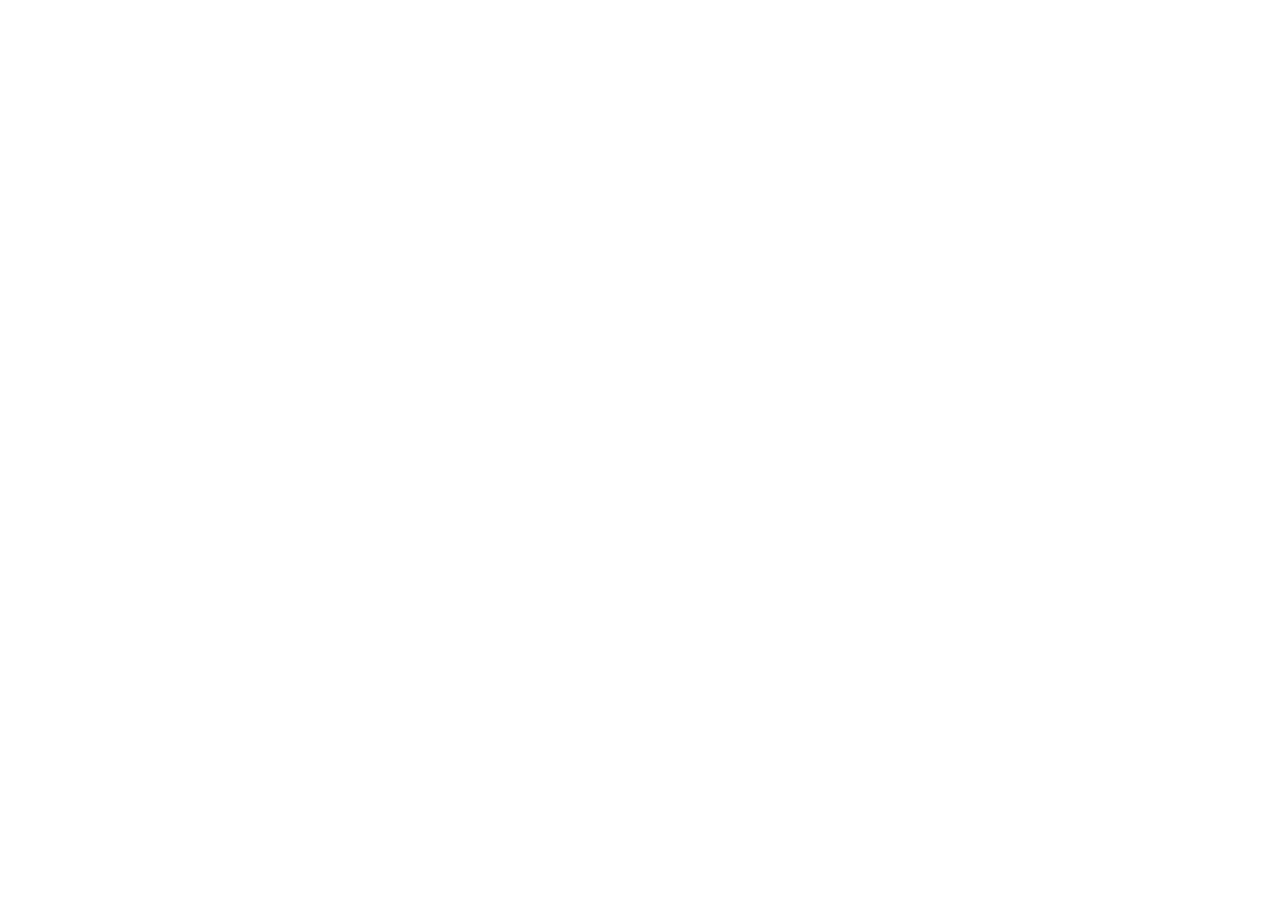
==== index.html @ 06edde1f "Fix Alara homepage routing and gate video reference" ====
<!doctype html>
<html lang="en">
  <head>
    <meta charset="utf-8">
    <meta name="viewport" content="width=device-width, initial-scale=1">
    <meta name="robots" content="noindex,follow">
    <meta http-equiv="refresh" content="0;url=https://script.google.com/macros/s/AKfycbxzgdUgnhBXWOZb3yzgPv8A2ZDIg8P3MfwSt788s1YCTGU2wlO0qHEFv2rlpzFe2JE/exec">
    <title>Alara Village · Redirecting</title>
    <script>
      window.location.replace('https://script.google.com/macros/s/AKfycbxzgdUgnhBXWOZb3yzgPv8A2ZDIg8P3MfwSt788s1YCTGU2wlO0qHEFv2rlpzFe2JE/exec');
    </script>
  </head>
  <body>
    <p>Opening the Alara Village website…</p>
    <p>If you are not redirected, <a href="https://script.google.com/macros/s/AKfycbxzgdUgnhBXWOZb3yzgPv8A2ZDIg8P3MfwSt788s1YCTGU2wlO0qHEFv2rlpzFe2JE/exec">open Alara Village</a>.</p>
  </body>
</html>
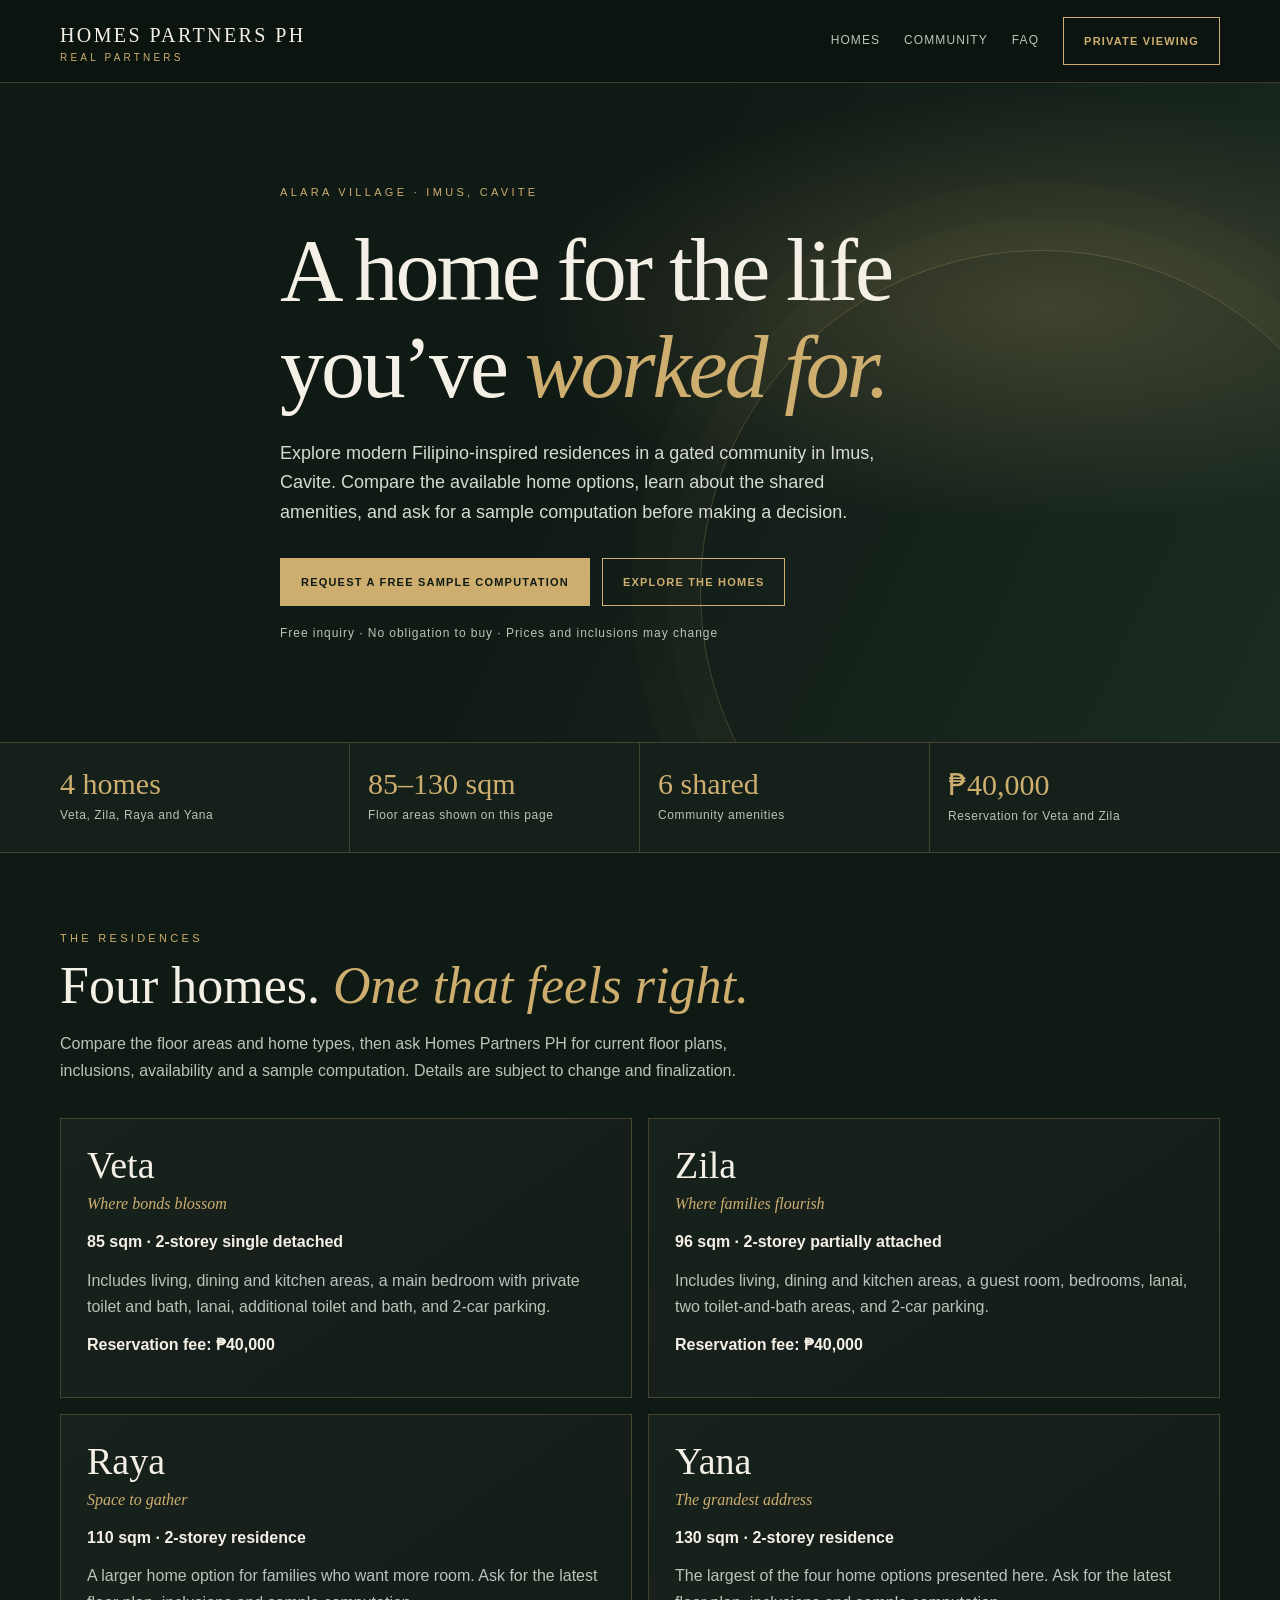
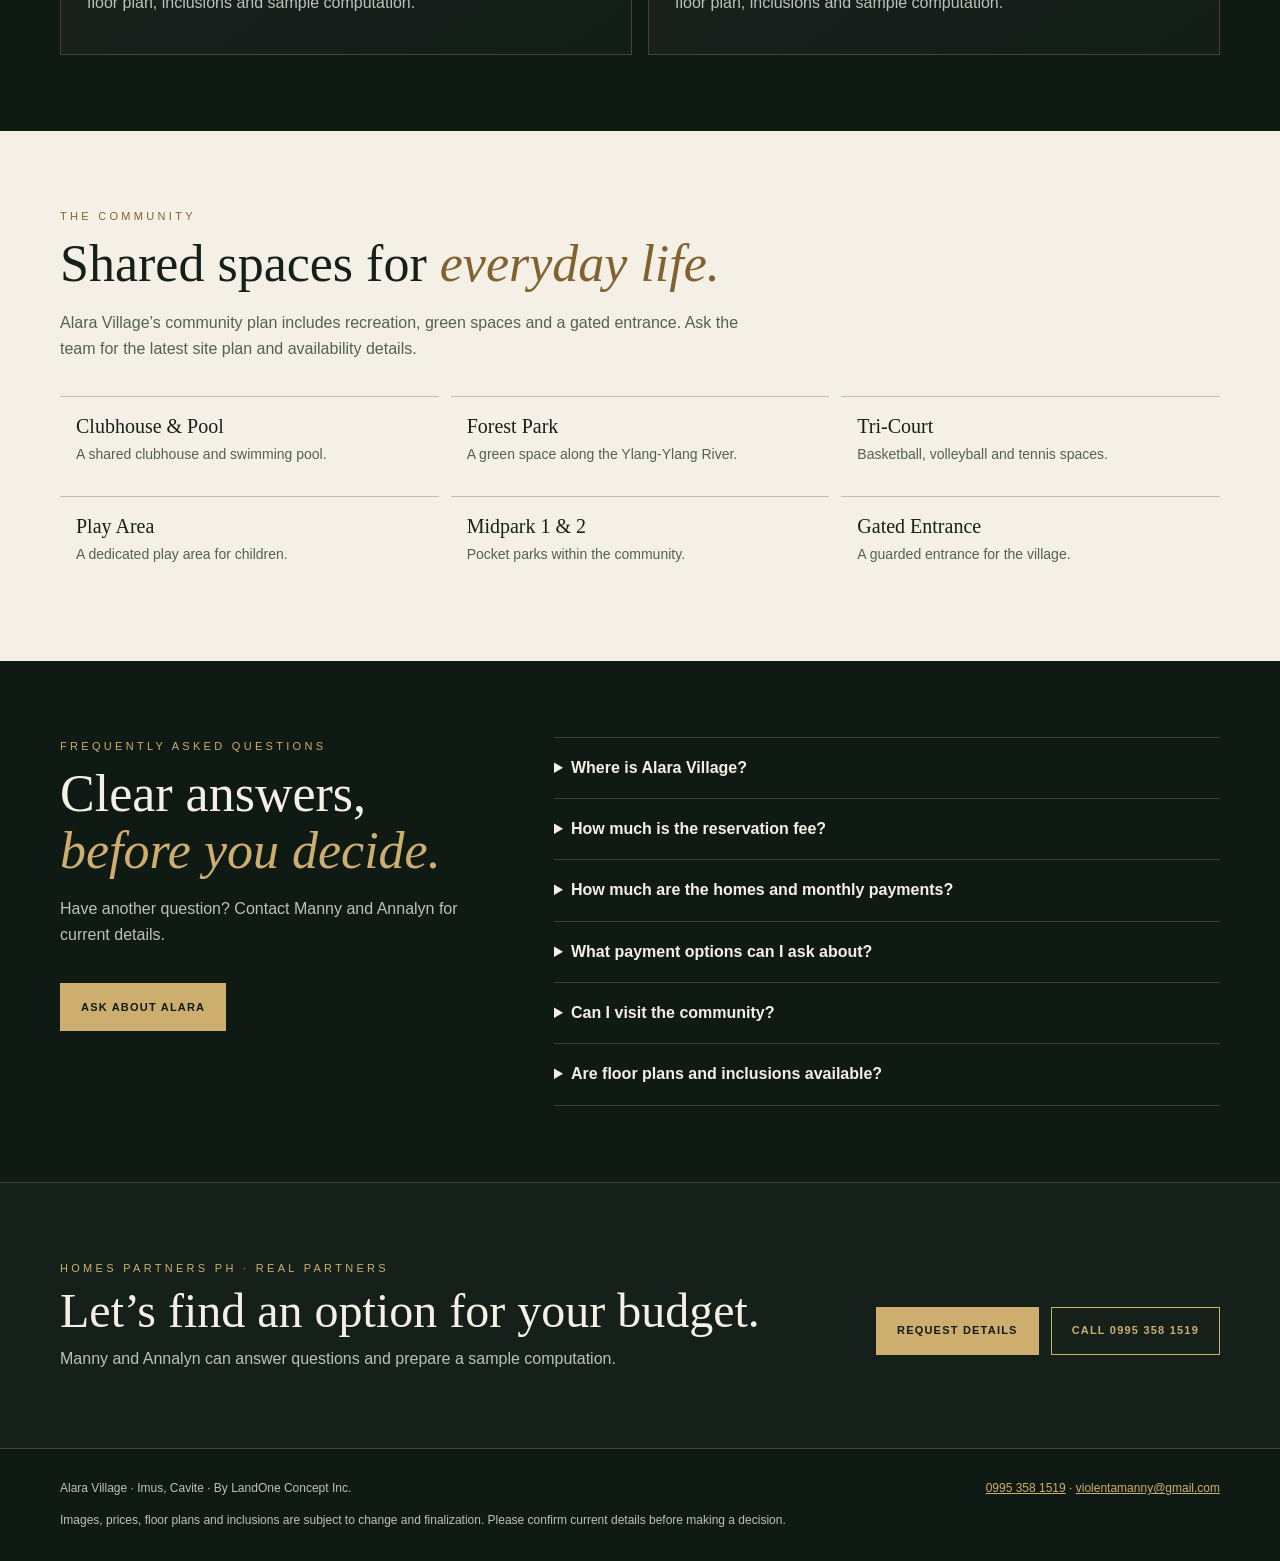
==== commit 753504d6: "Add searchable Alara landing page and sitemap" ====
--- a/index.html
+++ b/index.html
@@ -1,17 +1,213 @@
 <!doctype html>
-<html lang="en">
-  <head>
-    <meta charset="utf-8">
-    <meta name="viewport" content="width=device-width, initial-scale=1">
-    <meta name="robots" content="noindex,follow">
-    <meta http-equiv="refresh" content="0;url=https://script.google.com/macros/s/AKfycbxzgdUgnhBXWOZb3yzgPv8A2ZDIg8P3MfwSt788s1YCTGU2wlO0qHEFv2rlpzFe2JE/exec">
-    <title>Alara Village · Redirecting</title>
-    <script>
-      window.location.replace('https://script.google.com/macros/s/AKfycbxzgdUgnhBXWOZb3yzgPv8A2ZDIg8P3MfwSt788s1YCTGU2wlO0qHEFv2rlpzFe2JE/exec');
-    </script>
-  </head>
-  <body>
-    <p>Opening the Alara Village website…</p>
-    <p>If you are not redirected, <a href="https://script.google.com/macros/s/AKfycbxzgdUgnhBXWOZb3yzgPv8A2ZDIg8P3MfwSt788s1YCTGU2wlO0qHEFv2rlpzFe2JE/exec">open Alara Village</a>.</p>
-  </body>
+<html lang="en-PH">
+<head>
+  <meta charset="utf-8">
+  <meta name="viewport" content="width=device-width, initial-scale=1">
+  <meta name="robots" content="index,follow,max-image-preview:large">
+  <meta name="description" content="Explore Alara Village in Imus, Cavite. Compare Veta, Zila, Raya and Yana homes, view community amenities, and request a free sample computation from Homes Partners PH.">
+  <meta name="theme-color" content="#101a15">
+  <link rel="canonical" href="https://alaravillagemannyannlaynviolenta.vercel.app/">
+  <meta property="og:type" content="website">
+  <meta property="og:locale" content="en_PH">
+  <meta property="og:site_name" content="Homes Partners PH">
+  <meta property="og:title" content="Alara Village Imus, Cavite | Homes Partners PH">
+  <meta property="og:description" content="Discover Alara Village homes and amenities in Imus, Cavite. Ask Manny and Annalyn for a free sample computation.">
+  <meta property="og:url" content="https://alaravillagemannyannlaynviolenta.vercel.app/">
+  <meta name="twitter:card" content="summary">
+  <title>Alara Village Imus, Cavite | Homes Partners PH</title>
+  <script type="application/ld+json">
+  {
+    "@context": "https://schema.org",
+    "@graph": [
+      {
+        "@type": "WebSite",
+        "@id": "https://alaravillagemannyannlaynviolenta.vercel.app/#website",
+        "url": "https://alaravillagemannyannlaynviolenta.vercel.app/",
+        "name": "Homes Partners PH | Alara Village",
+        "inLanguage": "en-PH"
+      },
+      {
+        "@type": "WebPage",
+        "@id": "https://alaravillagemannyannlaynviolenta.vercel.app/#webpage",
+        "url": "https://alaravillagemannyannlaynviolenta.vercel.app/",
+        "name": "Alara Village Imus, Cavite | Homes Partners PH",
+        "description": "Explore Alara Village homes and community amenities in Imus, Cavite, and request a free sample computation.",
+        "isPartOf": { "@id": "https://alaravillagemannyannlaynviolenta.vercel.app/#website" },
+        "about": {
+          "@type": "Place",
+          "name": "Alara Village",
+          "address": {
+            "@type": "PostalAddress",
+            "addressLocality": "Imus",
+            "addressRegion": "Cavite",
+            "addressCountry": "PH"
+          }
+        },
+        "inLanguage": "en-PH"
+      },
+      {
+        "@type": "Organization",
+        "@id": "https://alaravillagemannyannlaynviolenta.vercel.app/#organization",
+        "name": "Homes Partners PH",
+        "url": "https://alaravillagemannyannlaynviolenta.vercel.app/",
+        "telephone": "+63-995-358-1519",
+        "email": "violentamanny@gmail.com",
+        "sameAs": [
+          "https://facebook.com/manny.violenta",
+          "https://facebook.com/annalyn.violenta"
+        ]
+      }
+    ]
+  }
+  </script>
+  <style>
+    :root{color-scheme:dark;--ink:#101a15;--deep:#17251d;--ivory:#f5f0e6;--muted:#bac3ba;--gold:#cdae6f;--line:rgba(205,174,111,.26);--width:1160px}
+    *{box-sizing:border-box}
+    html{scroll-behavior:smooth}
+    body{margin:0;background:var(--ink);color:var(--ivory);font-family:Arial,Helvetica,sans-serif;line-height:1.65;-webkit-font-smoothing:antialiased}
+    a{color:inherit}
+    .wrap{width:min(var(--width),calc(100% - 40px));margin-inline:auto}
+    header{border-bottom:1px solid var(--line);background:#0c1410}
+    .nav{min-height:82px;display:flex;align-items:center;justify-content:space-between;gap:20px}
+    .brand{text-decoration:none;font-family:Georgia,'Times New Roman',serif;font-size:20px;letter-spacing:.12em}
+    .brand small{display:block;color:var(--gold);font:10px Arial,Helvetica,sans-serif;letter-spacing:.32em;text-transform:uppercase}
+    .nav-links{display:flex;align-items:center;gap:24px;font-size:12px;letter-spacing:.09em;text-transform:uppercase}
+    .nav-links a:not(.button){color:var(--muted);text-decoration:none}
+    .button{display:inline-flex;align-items:center;justify-content:center;min-height:48px;padding:11px 20px;border:1px solid var(--gold);background:var(--gold);color:var(--ink);text-decoration:none;text-transform:uppercase;font-size:11px;font-weight:700;letter-spacing:.11em}
+    .button:hover{background:#e2c98f}
+    .button.outline{background:transparent;color:var(--gold)}
+    .hero{position:relative;overflow:hidden;padding:100px 0 86px;background:radial-gradient(ellipse at 82% 34%,rgba(205,174,111,.23),transparent 35%),linear-gradient(115deg,#101a15 45%,#1b2b21 100%)}
+    .hero:after{content:"";position:absolute;right:-8%;bottom:-190px;width:58vw;height:58vw;max-width:680px;max-height:680px;border:1px solid var(--line);border-radius:50%;box-shadow:0 0 0 32px rgba(205,174,111,.025),0 0 0 68px rgba(205,174,111,.02);pointer-events:none}
+    .hero-copy{position:relative;z-index:1;max-width:720px}
+    .eyebrow{color:var(--gold);font-size:11px;letter-spacing:.3em;text-transform:uppercase}
+    h1,h2,h3{font-family:Georgia,'Times New Roman',serif;font-weight:400;line-height:1.1}
+    h1{max-width:780px;margin:22px 0;font-size:clamp(46px,8vw,88px);letter-spacing:-.035em}
+    h1 em,.section-title em{color:var(--gold);font-weight:400}
+    .intro{max-width:610px;color:#d5dbd4;font-size:18px}
+    .actions{display:flex;flex-wrap:wrap;gap:12px;margin-top:30px}
+    .note{margin-top:18px;color:var(--muted);font-size:12px;letter-spacing:.08em}
+    .facts{border-block:1px solid var(--line);background:#142019}
+    .fact-grid{display:grid;grid-template-columns:repeat(4,1fr)}
+    .fact{padding:24px 18px;border-right:1px solid var(--line)}
+    .fact:first-child{padding-left:0}.fact:last-child{border:0}
+    .fact strong{display:block;color:var(--gold);font:30px Georgia,'Times New Roman',serif}
+    .fact span{color:var(--muted);font-size:12px;letter-spacing:.05em}
+    section{padding:76px 0}
+    .section-title{max-width:700px;margin:10px 0 34px;font-size:clamp(34px,5vw,52px)}
+    .section-lead{max-width:700px;margin:-17px 0 34px;color:var(--muted)}
+    .homes{display:grid;grid-template-columns:repeat(2,1fr);gap:16px}
+    .home{padding:26px;border:1px solid var(--line);background:linear-gradient(145deg,rgba(255,255,255,.035),rgba(255,255,255,.012))}
+    .home h3{margin:0 0 4px;font-size:38px;color:var(--ivory)}
+    .home .tag{color:var(--gold);font-family:Georgia,'Times New Roman',serif;font-style:italic}
+    .home p{margin:12px 0;color:var(--muted)}
+    .home strong{color:var(--ivory)}
+    .amenities{background:#f5f0e6;color:#152019}
+    .amenities .eyebrow{color:#806331}
+    .amenities .section-title em{color:#806331}
+    .amenities .section-lead{color:#526056}
+    .amenity-grid{display:grid;grid-template-columns:repeat(3,1fr);gap:12px}
+    .amenity{padding:18px 16px;border-top:1px solid rgba(21,32,25,.24);font-size:14px}
+    .amenity b{display:block;margin-bottom:5px;font:20px Georgia,'Times New Roman',serif}
+    .amenity span{color:#526056}
+    .faq-grid{display:grid;grid-template-columns:.8fr 1.2fr;gap:50px;align-items:start}
+    .faq-list details{border-top:1px solid var(--line);padding:17px 0}
+    .faq-list details:last-child{border-bottom:1px solid var(--line)}
+    .faq-list summary{cursor:pointer;font-weight:700}
+    .faq-list p{margin:10px 0 0;color:var(--muted)}
+    .contact{background:#142019;border-block:1px solid var(--line)}
+    .contact-row{display:flex;align-items:center;justify-content:space-between;gap:28px}
+    .contact h2{margin:8px 0;font-size:clamp(34px,5vw,48px)}
+    .contact p{margin:0;color:var(--muted)}
+    footer{padding:30px 0;color:var(--muted);font-size:12px}
+    footer .foot{display:flex;justify-content:space-between;gap:16px;flex-wrap:wrap}
+    footer a{color:var(--gold)}
+    @media(max-width:760px){.nav{padding:14px 0;align-items:flex-start}.nav-links{gap:12px;flex-wrap:wrap;justify-content:flex-end;font-size:10px}.nav-links a:not(.button){display:none}.hero{padding:70px 0 62px}.fact-grid{grid-template-columns:repeat(2,1fr)}.fact:nth-child(2){border-right:0}.fact:nth-child(3){padding-left:0;border-top:1px solid var(--line)}.fact:nth-child(4){border-top:1px solid var(--line)}section{padding:58px 0}.homes{grid-template-columns:1fr}.amenity-grid{grid-template-columns:repeat(2,1fr)}.faq-grid{grid-template-columns:1fr;gap:14px}.contact-row{align-items:flex-start;flex-direction:column}}
+    @media(max-width:430px){.wrap{width:min(var(--width),calc(100% - 30px))}.brand{font-size:16px}.nav .button{min-height:42px;padding:9px 12px;font-size:9px}.intro{font-size:16px}.amenity-grid{grid-template-columns:1fr}.fact{padding:18px 10px}.fact strong{font-size:26px}}
+    @media(prefers-reduced-motion:reduce){html{scroll-behavior:auto}}
+  </style>
+</head>
+<body>
+  <header>
+    <div class="wrap nav">
+      <a class="brand" href="#top">HOMES PARTNERS PH<small>Real Partners</small></a>
+      <nav class="nav-links" aria-label="Main navigation">
+        <a href="#homes">Homes</a><a href="#amenities">Community</a><a href="#faq">FAQ</a>
+        <a class="button outline" href="https://script.google.com/macros/s/AKfycbxzgdUgnhBXWOZb3yzgPv8A2ZDIg8P3MfwSt788s1YCTGU2wlO0qHEFv2rlpzFe2JE/exec#inquire">Private Viewing</a>
+      </nav>
+    </div>
+  </header>
+  <main id="top">
+    <section class="hero">
+      <div class="wrap hero-copy">
+        <div class="eyebrow">Alara Village · Imus, Cavite</div>
+        <h1>A home for the life you’ve <em>worked for.</em></h1>
+        <p class="intro">Explore modern Filipino-inspired residences in a gated community in Imus, Cavite. Compare the available home options, learn about the shared amenities, and ask for a sample computation before making a decision.</p>
+        <div class="actions">
+          <a class="button" href="https://script.google.com/macros/s/AKfycbxzgdUgnhBXWOZb3yzgPv8A2ZDIg8P3MfwSt788s1YCTGU2wlO0qHEFv2rlpzFe2JE/exec#inquire">Request a free sample computation</a>
+          <a class="button outline" href="#homes">Explore the homes</a>
+        </div>
+        <p class="note">Free inquiry · No obligation to buy · Prices and inclusions may change</p>
+      </div>
+    </section>
+    <div class="facts" aria-label="Alara Village home facts">
+      <div class="wrap fact-grid">
+        <div class="fact"><strong>4 homes</strong><span>Veta, Zila, Raya and Yana</span></div>
+        <div class="fact"><strong>85–130 sqm</strong><span>Floor areas shown on this page</span></div>
+        <div class="fact"><strong>6 shared</strong><span>Community amenities</span></div>
+        <div class="fact"><strong>₱40,000</strong><span>Reservation for Veta and Zila</span></div>
+      </div>
+    </div>
+    <section id="homes">
+      <div class="wrap">
+        <div class="eyebrow">The residences</div>
+        <h2 class="section-title">Four homes. <em>One that feels right.</em></h2>
+        <p class="section-lead">Compare the floor areas and home types, then ask Homes Partners PH for current floor plans, inclusions, availability and a sample computation. Details are subject to change and finalization.</p>
+        <div class="homes">
+          <article class="home"><h3>Veta</h3><div class="tag">Where bonds blossom</div><p><strong>85 sqm · 2-storey single detached</strong></p><p>Includes living, dining and kitchen areas, a main bedroom with private toilet and bath, lanai, additional toilet and bath, and 2-car parking.</p><p><strong>Reservation fee: ₱40,000</strong></p></article>
+          <article class="home"><h3>Zila</h3><div class="tag">Where families flourish</div><p><strong>96 sqm · 2-storey partially attached</strong></p><p>Includes living, dining and kitchen areas, a guest room, bedrooms, lanai, two toilet-and-bath areas, and 2-car parking.</p><p><strong>Reservation fee: ₱40,000</strong></p></article>
+          <article class="home"><h3>Raya</h3><div class="tag">Space to gather</div><p><strong>110 sqm · 2-storey residence</strong></p><p>A larger home option for families who want more room. Ask for the latest floor plan, inclusions and sample computation.</p></article>
+          <article class="home"><h3>Yana</h3><div class="tag">The grandest address</div><p><strong>130 sqm · 2-storey residence</strong></p><p>The largest of the four home options presented here. Ask for the latest floor plan, inclusions and sample computation.</p></article>
+        </div>
+      </div>
+    </section>
+    <section class="amenities" id="amenities">
+      <div class="wrap">
+        <div class="eyebrow">The community</div>
+        <h2 class="section-title">Shared spaces for <em>everyday life.</em></h2>
+        <p class="section-lead">Alara Village’s community plan includes recreation, green spaces and a gated entrance. Ask the team for the latest site plan and availability details.</p>
+        <div class="amenity-grid">
+          <div class="amenity"><b>Clubhouse &amp; Pool</b><span>A shared clubhouse and swimming pool.</span></div>
+          <div class="amenity"><b>Forest Park</b><span>A green space along the Ylang-Ylang River.</span></div>
+          <div class="amenity"><b>Tri-Court</b><span>Basketball, volleyball and tennis spaces.</span></div>
+          <div class="amenity"><b>Play Area</b><span>A dedicated play area for children.</span></div>
+          <div class="amenity"><b>Midpark 1 &amp; 2</b><span>Pocket parks within the community.</span></div>
+          <div class="amenity"><b>Gated Entrance</b><span>A guarded entrance for the village.</span></div>
+        </div>
+      </div>
+    </section>
+    <section id="faq">
+      <div class="wrap faq-grid">
+        <div><div class="eyebrow">Frequently asked questions</div><h2 class="section-title">Clear answers, <em>before you decide.</em></h2><p class="section-lead">Have another question? Contact Manny and Annalyn for current details.</p><a class="button" href="https://script.google.com/macros/s/AKfycbxzgdUgnhBXWOZb3yzgPv8A2ZDIg8P3MfwSt788s1YCTGU2wlO0qHEFv2rlpzFe2JE/exec#inquire">Ask about Alara</a></div>
+        <div class="faq-list">
+          <details><summary>Where is Alara Village?</summary><p>Alara Village is in Imus, Cavite. Contact the team for directions and viewing arrangements.</p></details>
+          <details><summary>How much is the reservation fee?</summary><p>The published reservation fee for Veta and Zila is ₱40,000. Confirm the latest terms and availability before reserving.</p></details>
+          <details><summary>How much are the homes and monthly payments?</summary><p>Prices and monthly payments depend on the home and payment option. Request a current sample computation for your budget.</p></details>
+          <details><summary>What payment options can I ask about?</summary><p>Ask the team about Pag-IBIG housing loans, bank loans, developer financing if available, and cash payment. Requirements vary by option.</p></details>
+          <details><summary>Can I visit the community?</summary><p>Ask Manny and Annalyn to arrange a private viewing and confirm the available schedule.</p></details>
+          <details><summary>Are floor plans and inclusions available?</summary><p>Floor plans and inclusions are available on request. Details may change, so confirm the latest information with the team.</p></details>
+        </div>
+      </div>
+    </section>
+    <section class="contact" id="contact">
+      <div class="wrap contact-row">
+        <div><div class="eyebrow">Homes Partners PH · Real Partners</div><h2>Let’s find an option for your budget.</h2><p>Manny and Annalyn can answer questions and prepare a sample computation.</p></div>
+        <div class="actions"><a class="button" href="https://script.google.com/macros/s/AKfycbxzgdUgnhBXWOZb3yzgPv8A2ZDIg8P3MfwSt788s1YCTGU2wlO0qHEFv2rlpzFe2JE/exec#inquire">Request details</a><a class="button outline" href="tel:+639953581519">Call 0995 358 1519</a></div>
+      </div>
+    </section>
+  </main>
+  <footer>
+    <div class="wrap foot"><span>Alara Village · Imus, Cavite · By LandOne Concept Inc.</span><span><a href="tel:+639953581519">0995 358 1519</a> · <a href="mailto:violentamanny@gmail.com">violentamanny@gmail.com</a></span></div>
+    <div class="wrap" style="margin-top:12px">Images, prices, floor plans and inclusions are subject to change and finalization. Please confirm current details before making a decision.</div>
+  </footer>
+</body>
 </html>
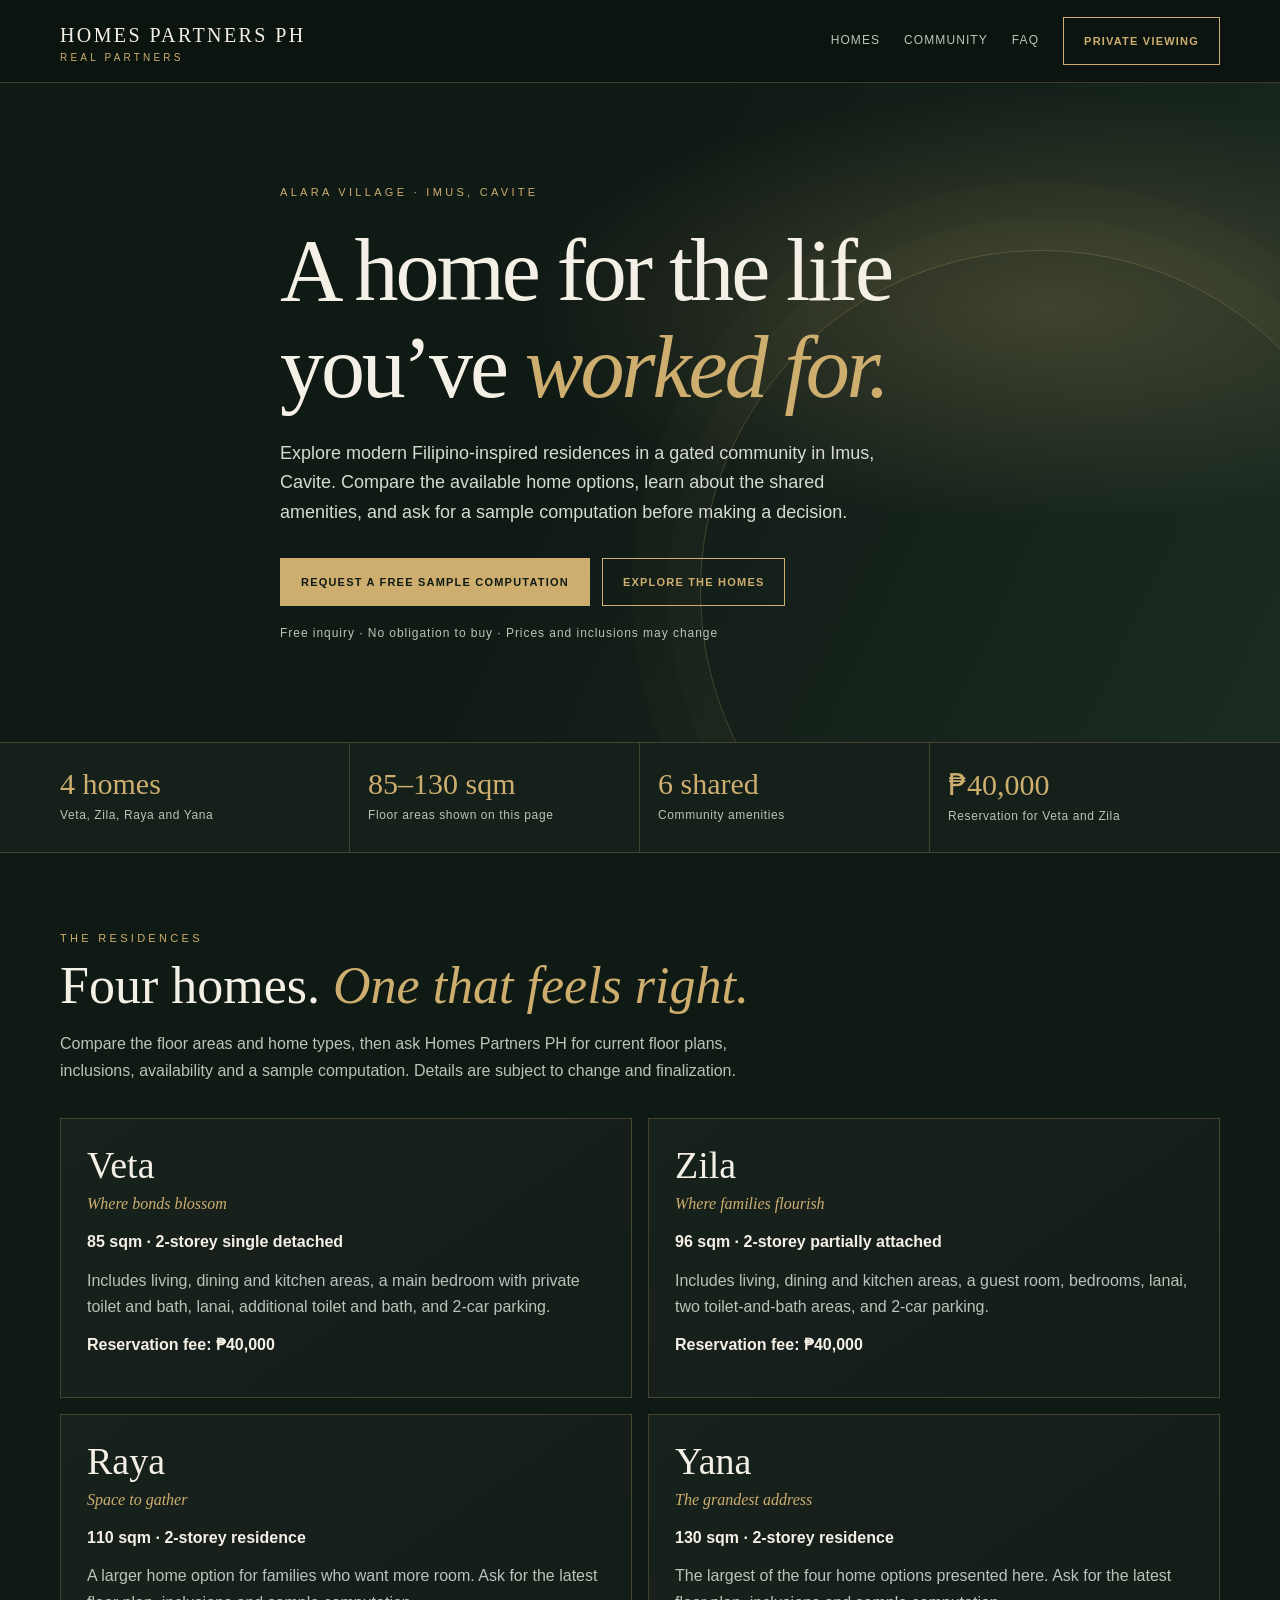
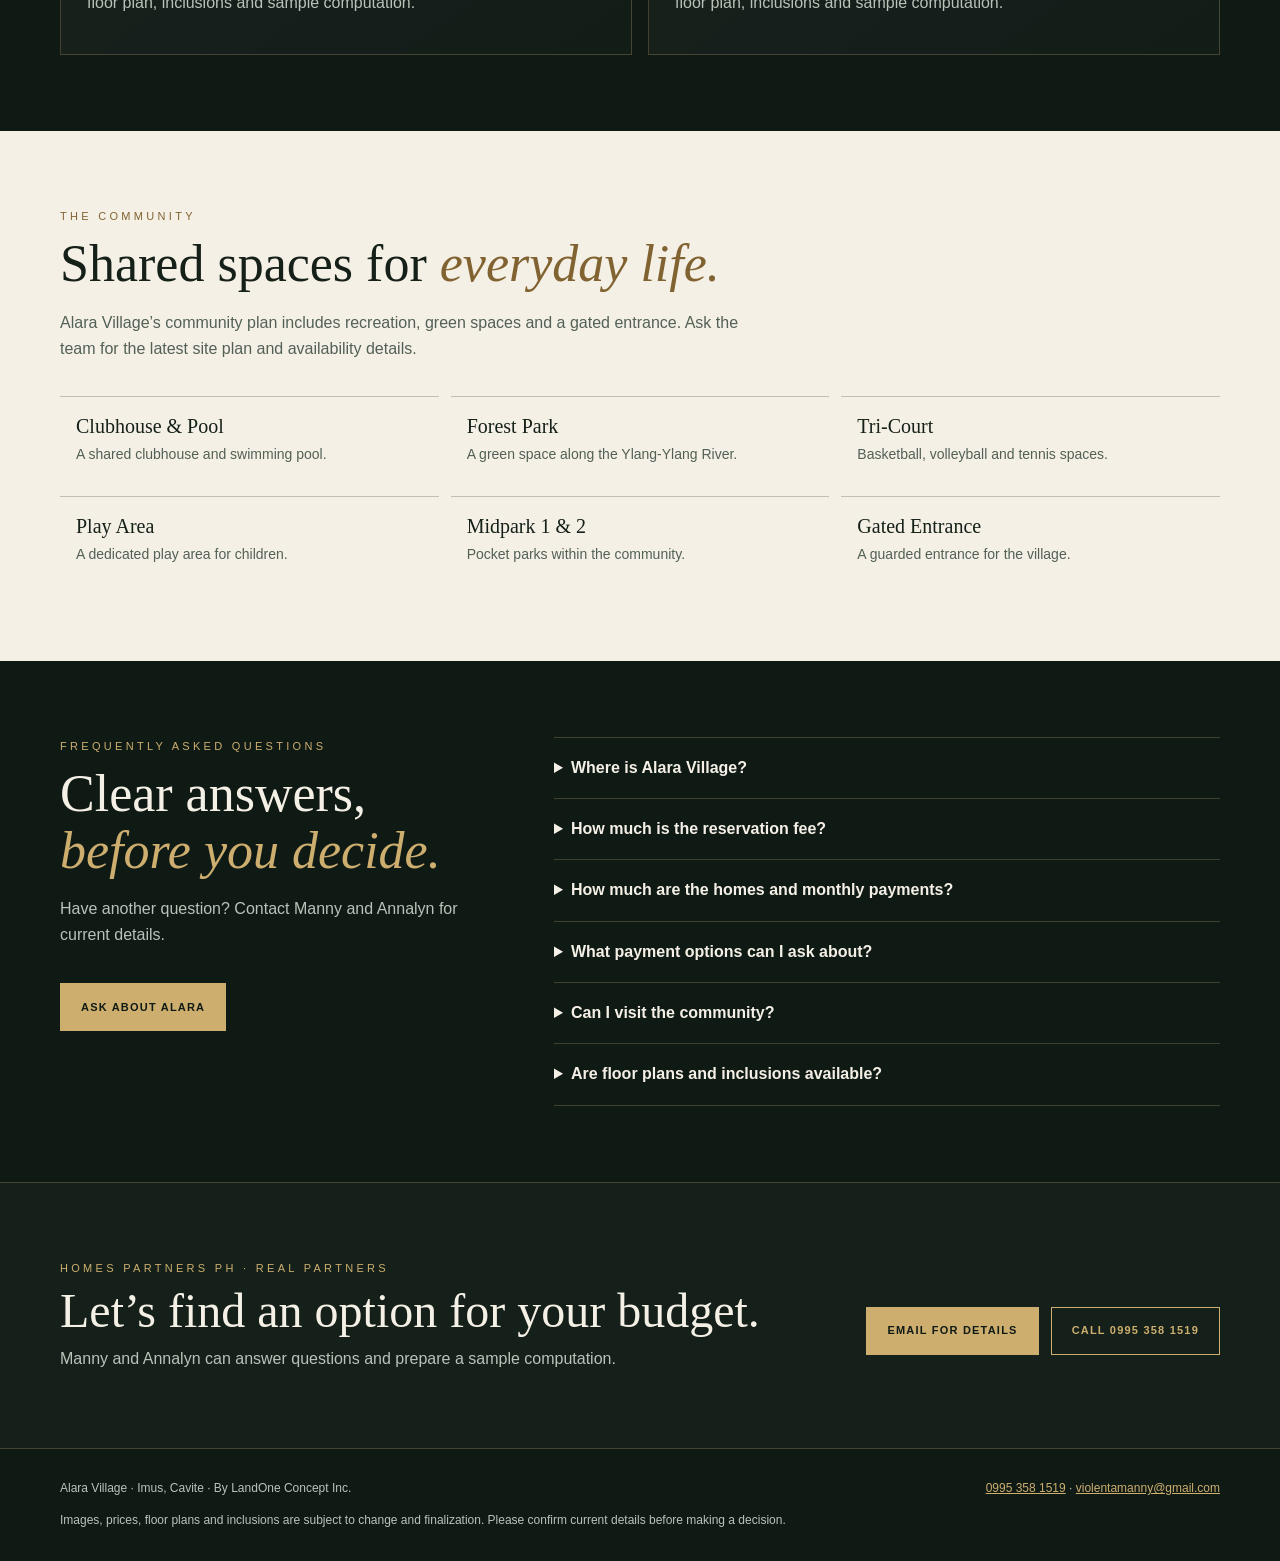
==== commit 4954672d: "Keep Alara inquiry actions on Vercel contact links" ====
--- a/index.html
+++ b/index.html
@@ -132,7 +132,7 @@
       <a class="brand" href="#top">HOMES PARTNERS PH<small>Real Partners</small></a>
       <nav class="nav-links" aria-label="Main navigation">
         <a href="#homes">Homes</a><a href="#amenities">Community</a><a href="#faq">FAQ</a>
-        <a class="button outline" href="https://script.google.com/macros/s/AKfycbxzgdUgnhBXWOZb3yzgPv8A2ZDIg8P3MfwSt788s1YCTGU2wlO0qHEFv2rlpzFe2JE/exec#inquire">Private Viewing</a>
+        <a class="button outline" href="mailto:violentamanny@gmail.com?subject=Alara%20Village%20Private%20Viewing">Private Viewing</a>
       </nav>
     </div>
   </header>
@@ -143,7 +143,7 @@
         <h1>A home for the life you’ve <em>worked for.</em></h1>
         <p class="intro">Explore modern Filipino-inspired residences in a gated community in Imus, Cavite. Compare the available home options, learn about the shared amenities, and ask for a sample computation before making a decision.</p>
         <div class="actions">
-          <a class="button" href="https://script.google.com/macros/s/AKfycbxzgdUgnhBXWOZb3yzgPv8A2ZDIg8P3MfwSt788s1YCTGU2wlO0qHEFv2rlpzFe2JE/exec#inquire">Request a free sample computation</a>
+          <a class="button" href="mailto:violentamanny@gmail.com?subject=Alara%20Village%20Sample%20Computation">Request a free sample computation</a>
           <a class="button outline" href="#homes">Explore the homes</a>
         </div>
         <p class="note">Free inquiry · No obligation to buy · Prices and inclusions may change</p>
@@ -187,7 +187,7 @@
     </section>
     <section id="faq">
       <div class="wrap faq-grid">
-        <div><div class="eyebrow">Frequently asked questions</div><h2 class="section-title">Clear answers, <em>before you decide.</em></h2><p class="section-lead">Have another question? Contact Manny and Annalyn for current details.</p><a class="button" href="https://script.google.com/macros/s/AKfycbxzgdUgnhBXWOZb3yzgPv8A2ZDIg8P3MfwSt788s1YCTGU2wlO0qHEFv2rlpzFe2JE/exec#inquire">Ask about Alara</a></div>
+        <div><div class="eyebrow">Frequently asked questions</div><h2 class="section-title">Clear answers, <em>before you decide.</em></h2><p class="section-lead">Have another question? Contact Manny and Annalyn for current details.</p><a class="button" href="mailto:violentamanny@gmail.com?subject=Question%20about%20Alara%20Village">Ask about Alara</a></div>
         <div class="faq-list">
           <details><summary>Where is Alara Village?</summary><p>Alara Village is in Imus, Cavite. Contact the team for directions and viewing arrangements.</p></details>
           <details><summary>How much is the reservation fee?</summary><p>The published reservation fee for Veta and Zila is ₱40,000. Confirm the latest terms and availability before reserving.</p></details>
@@ -201,7 +201,7 @@
     <section class="contact" id="contact">
       <div class="wrap contact-row">
         <div><div class="eyebrow">Homes Partners PH · Real Partners</div><h2>Let’s find an option for your budget.</h2><p>Manny and Annalyn can answer questions and prepare a sample computation.</p></div>
-        <div class="actions"><a class="button" href="https://script.google.com/macros/s/AKfycbxzgdUgnhBXWOZb3yzgPv8A2ZDIg8P3MfwSt788s1YCTGU2wlO0qHEFv2rlpzFe2JE/exec#inquire">Request details</a><a class="button outline" href="tel:+639953581519">Call 0995 358 1519</a></div>
+        <div class="actions"><a class="button" href="mailto:violentamanny@gmail.com?subject=Alara%20Village%20Inquiry">Email for details</a><a class="button outline" href="tel:+639953581519">Call 0995 358 1519</a></div>
       </div>
     </section>
   </main>
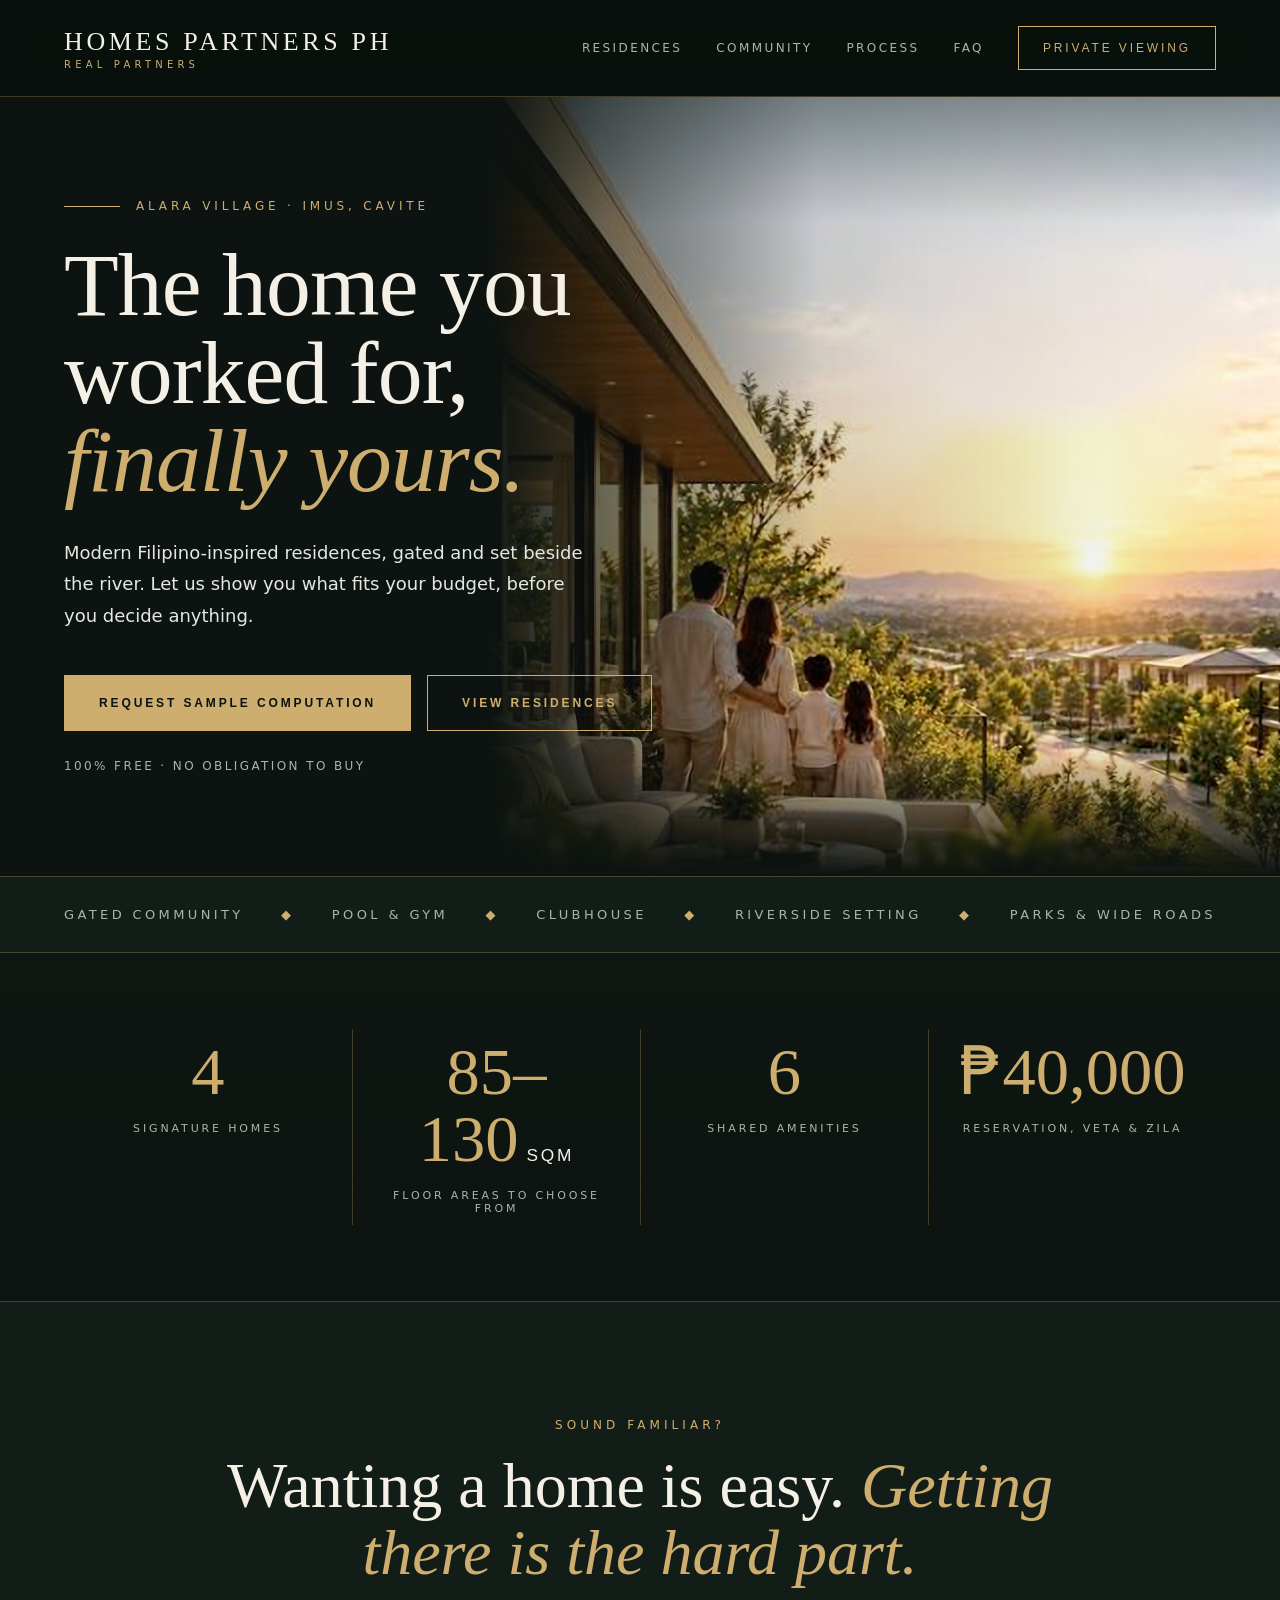
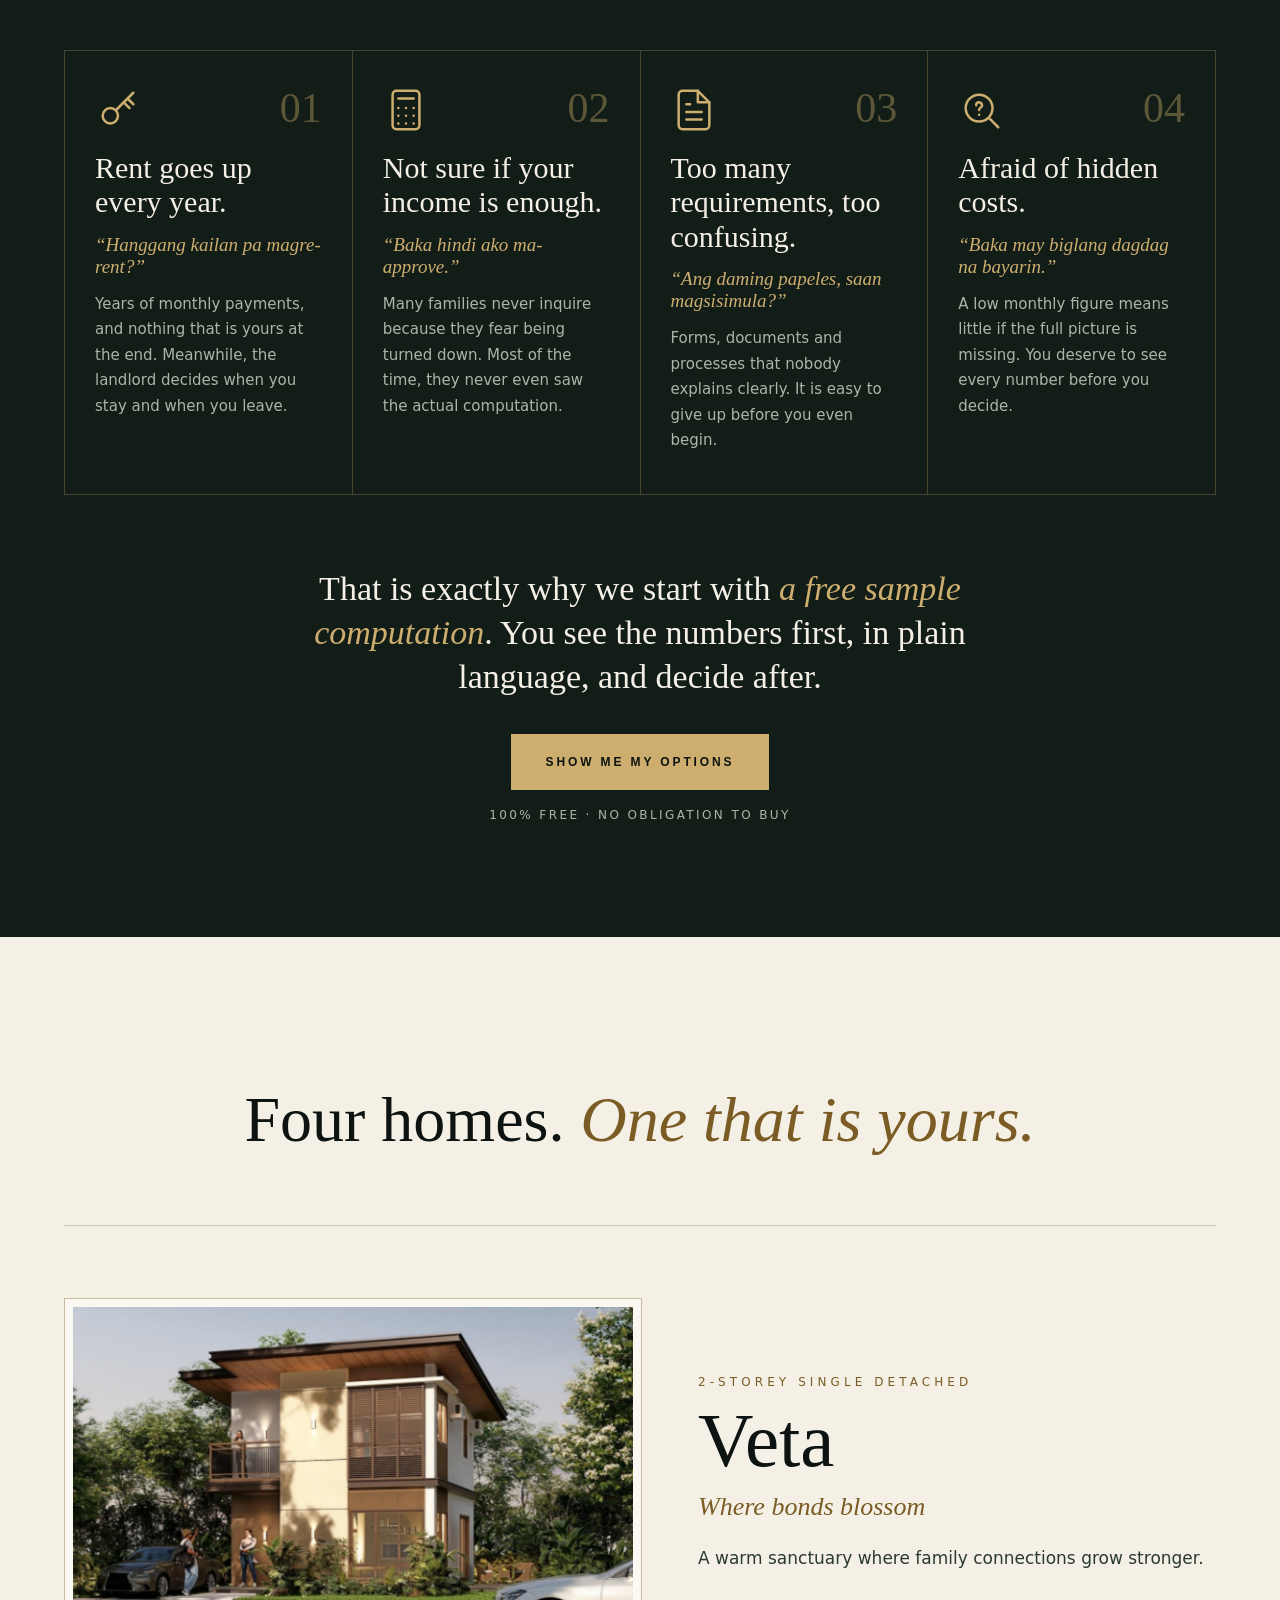
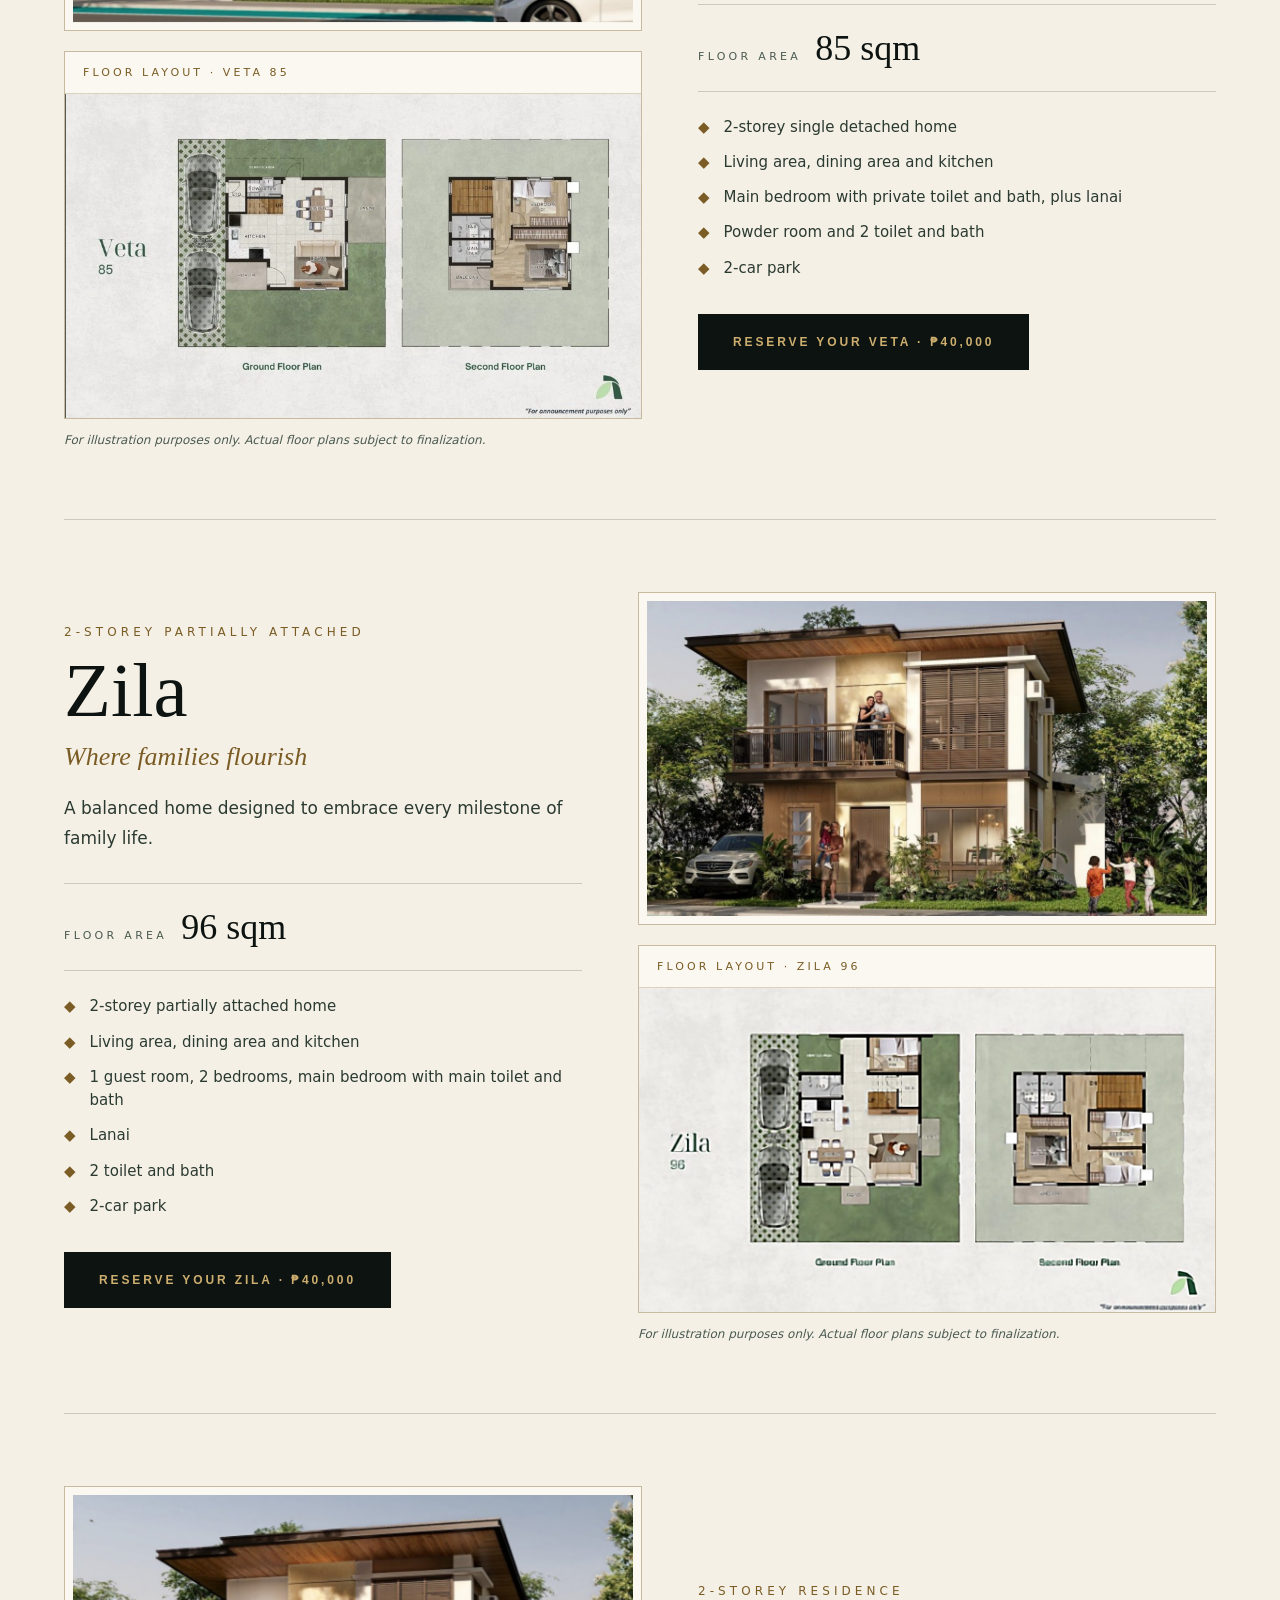
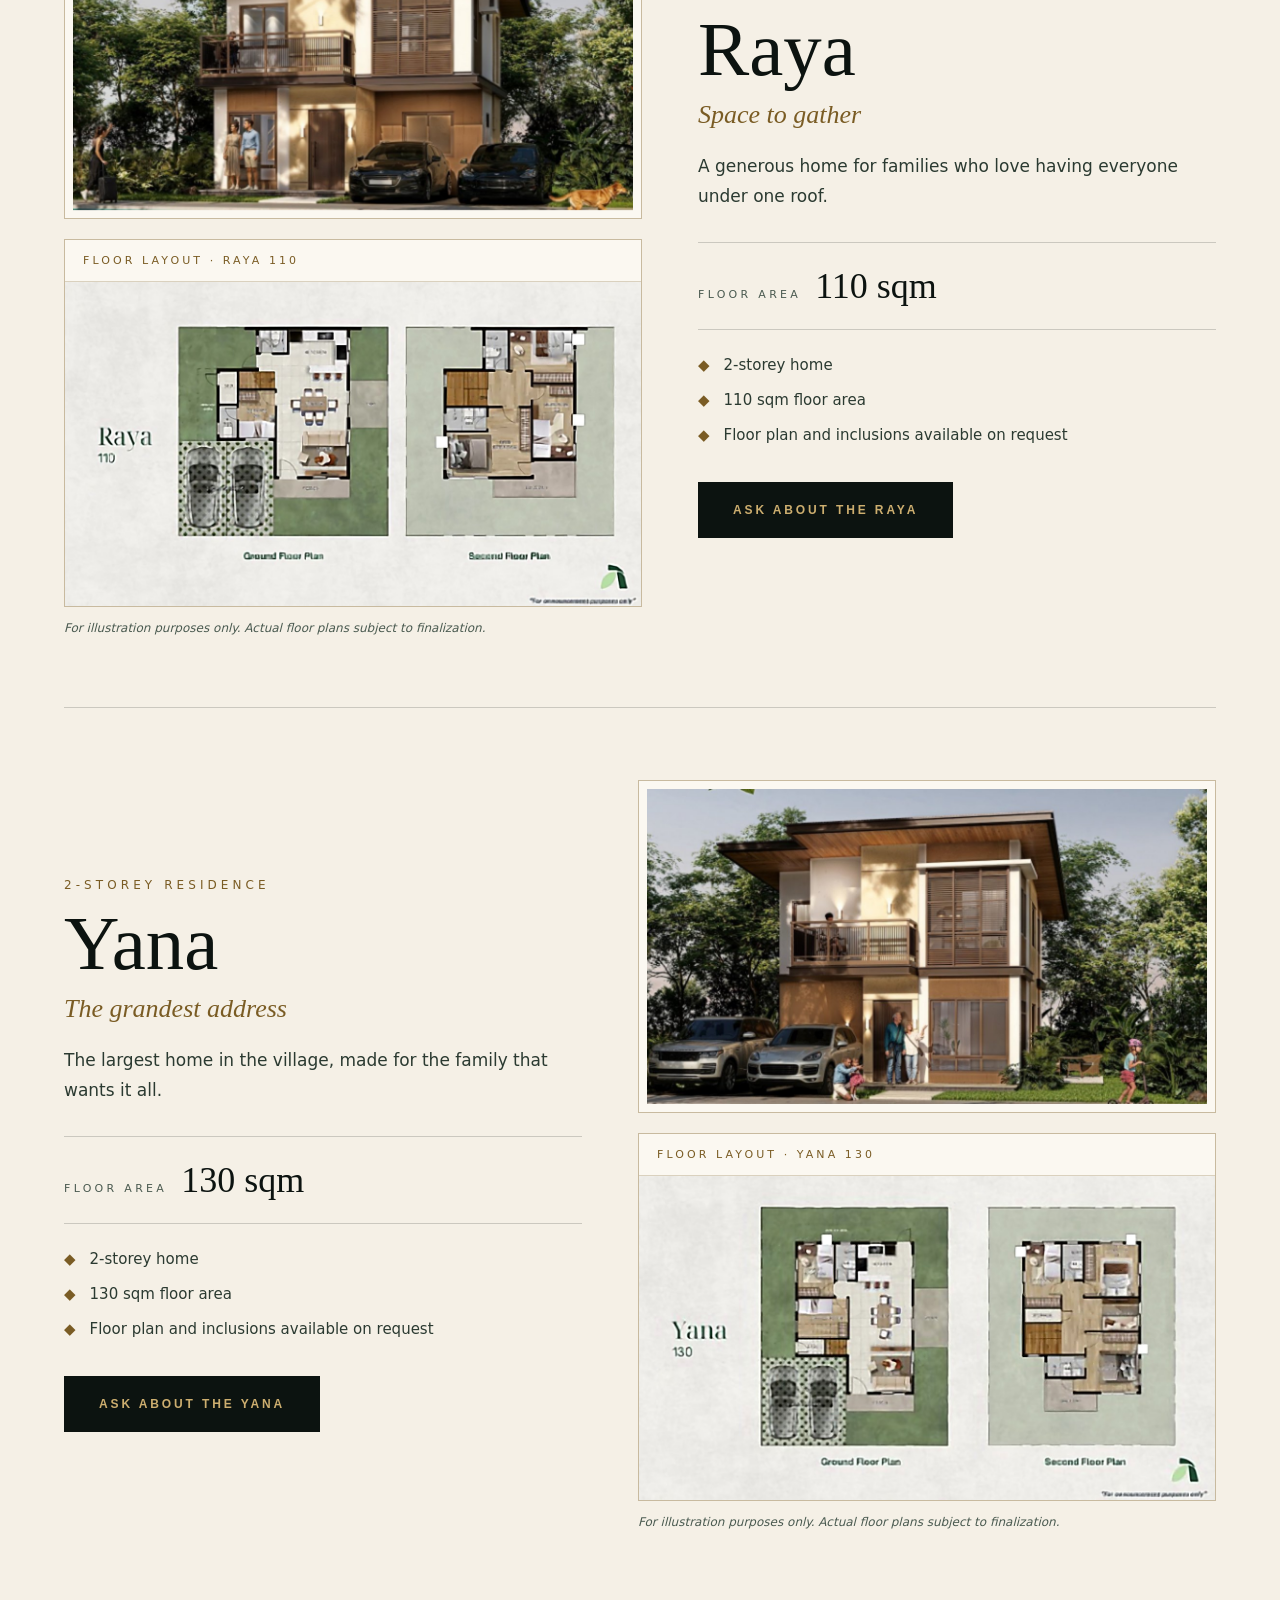
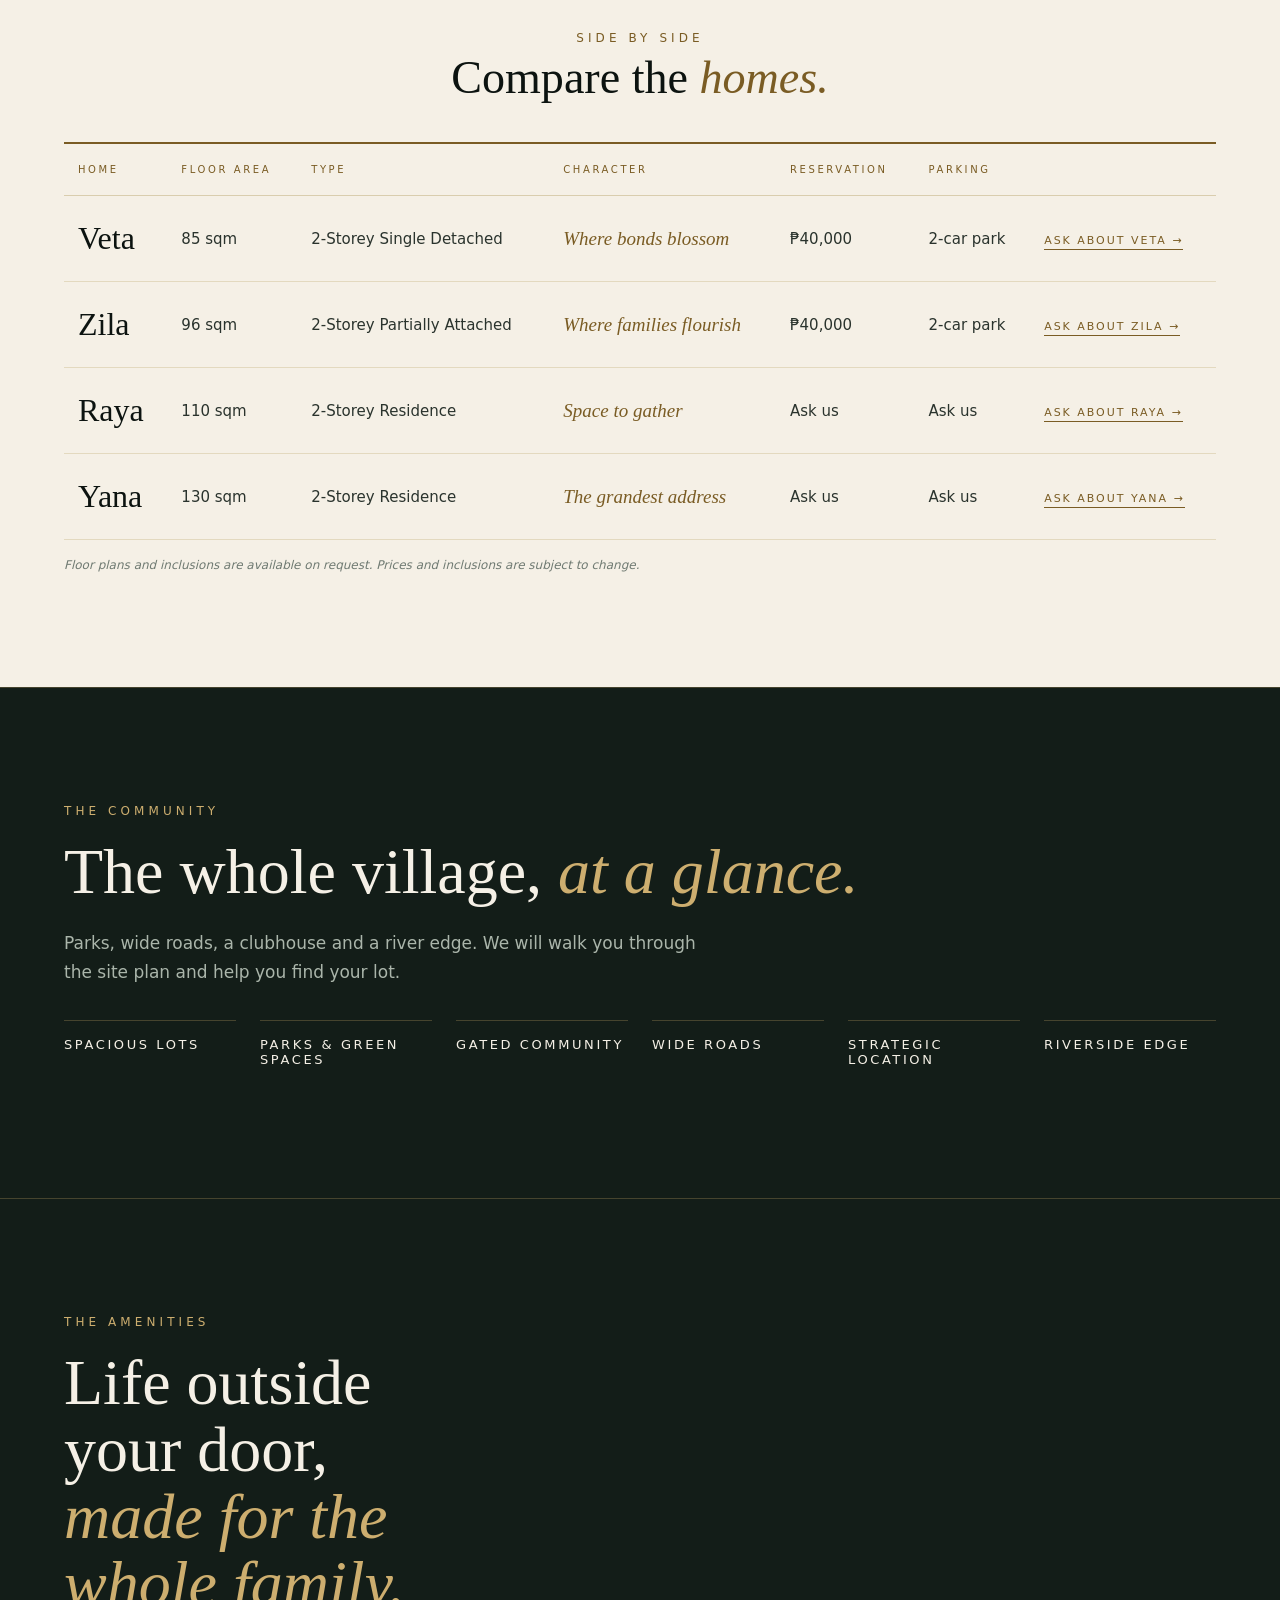
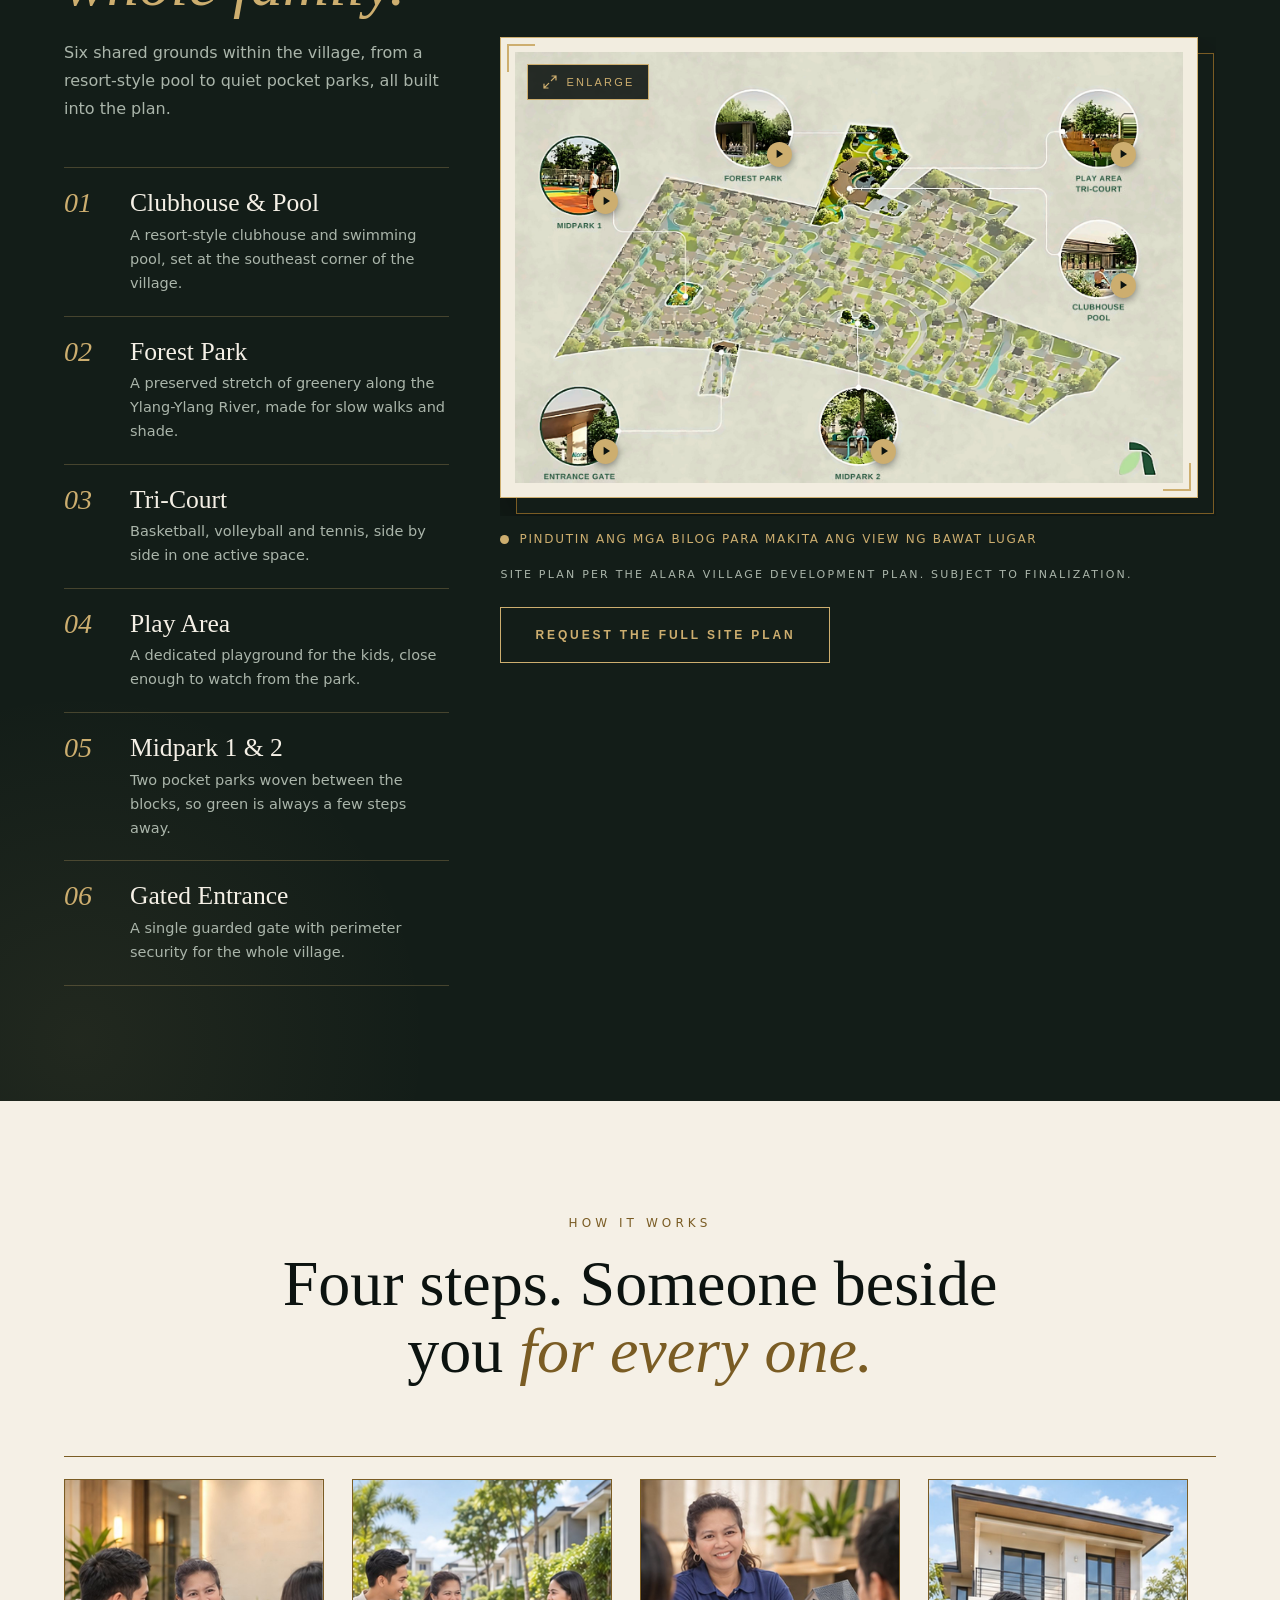
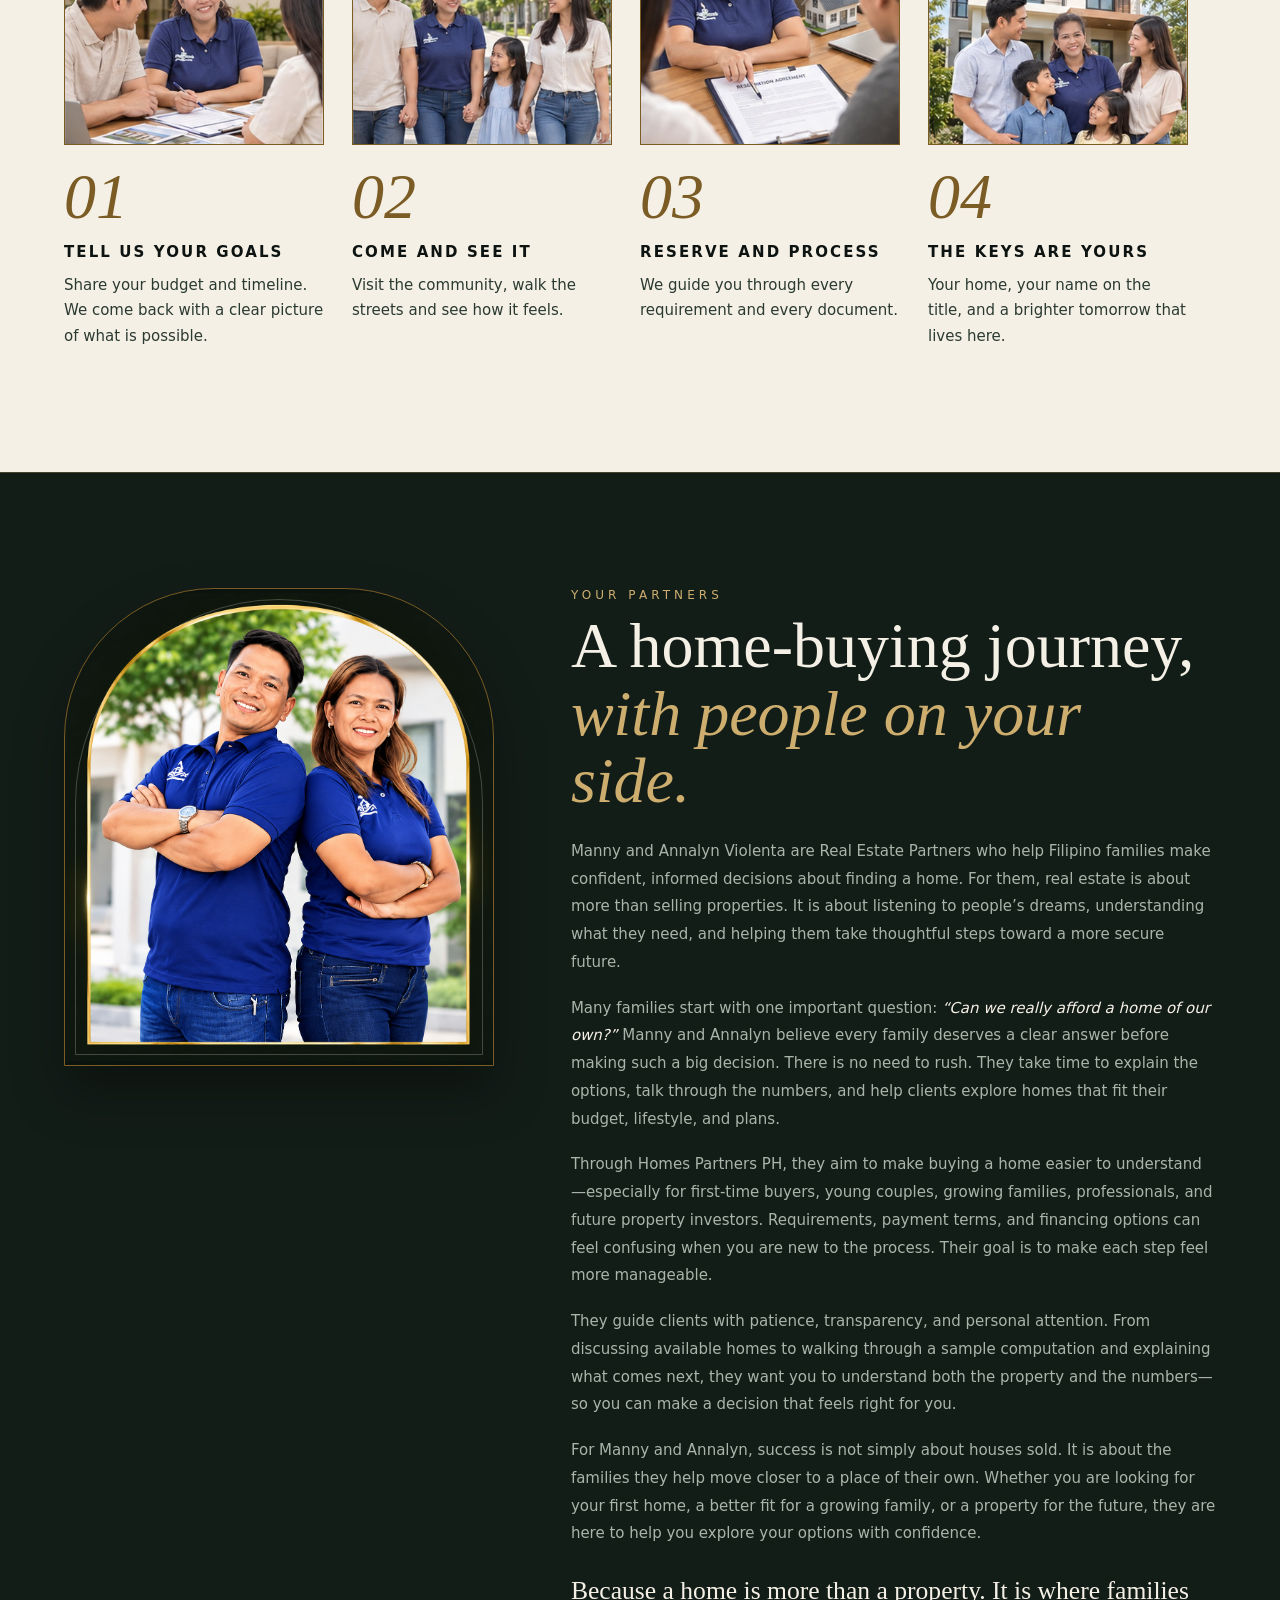
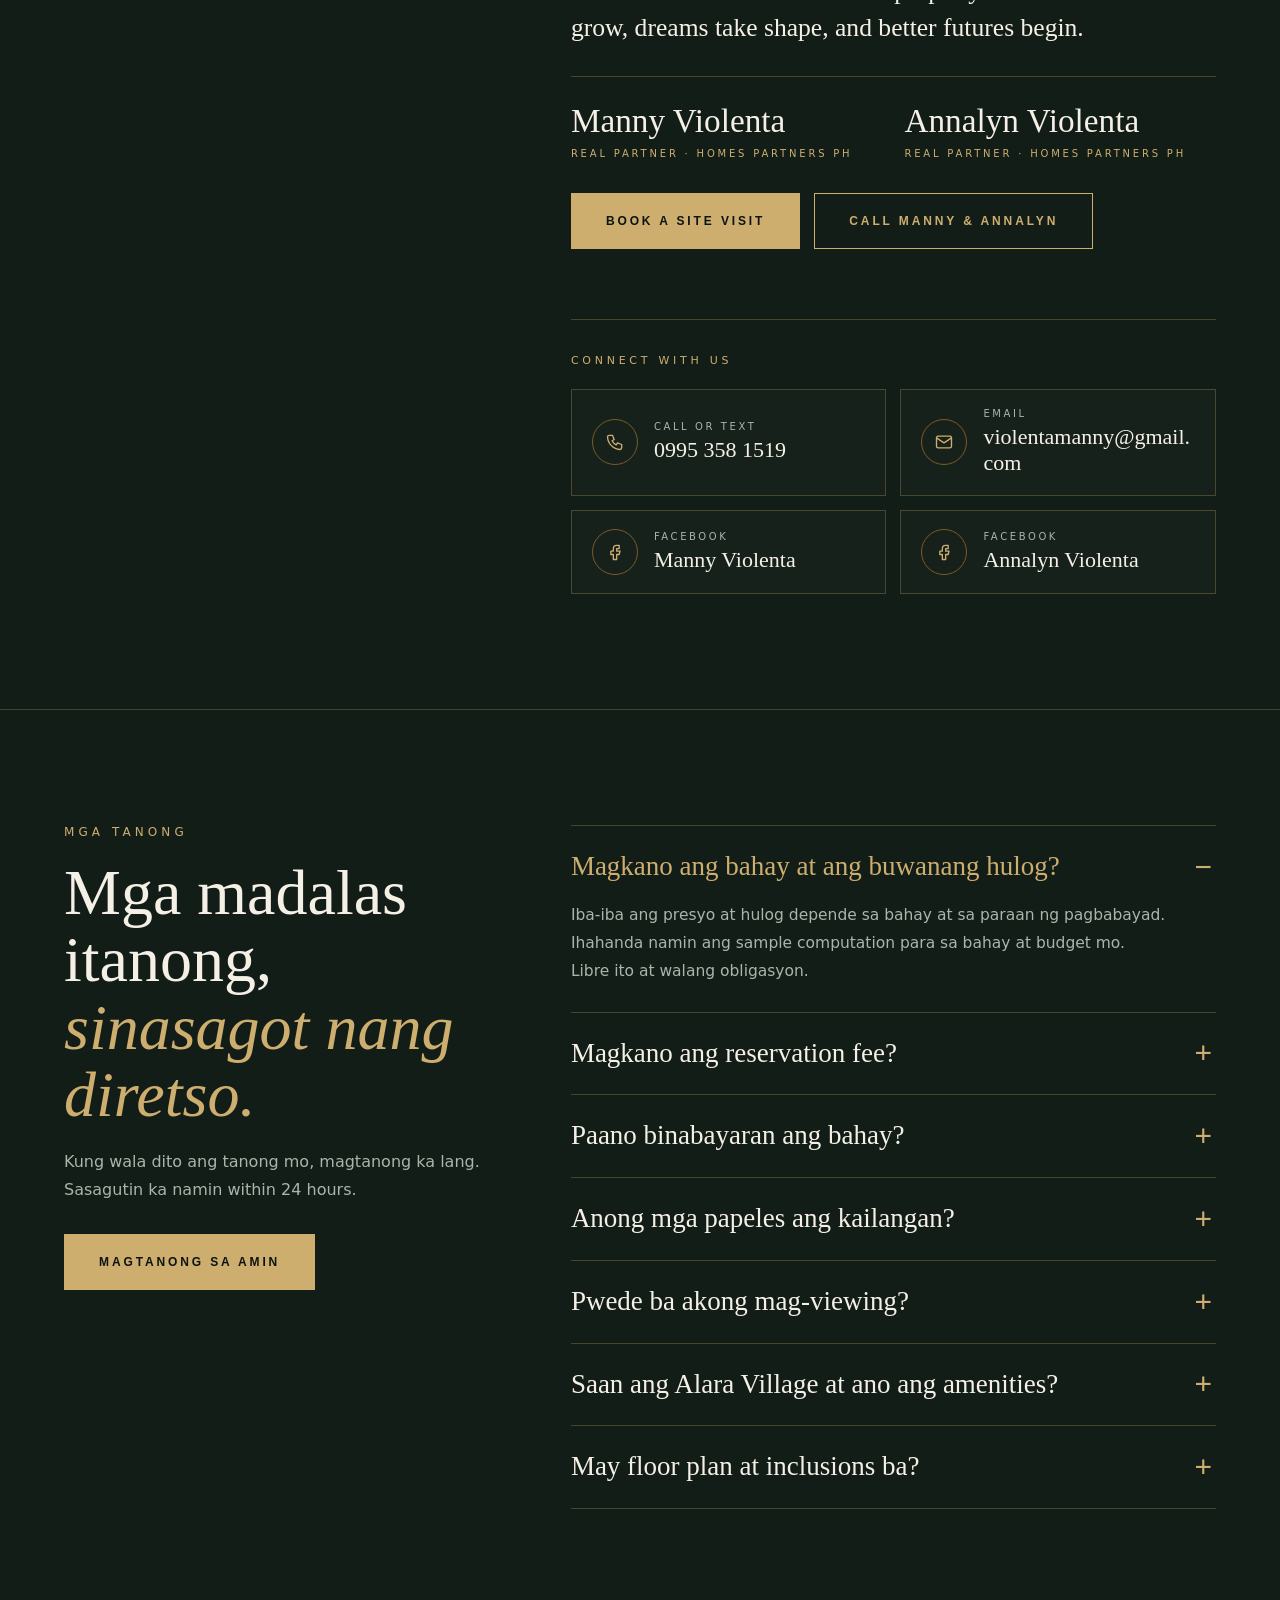
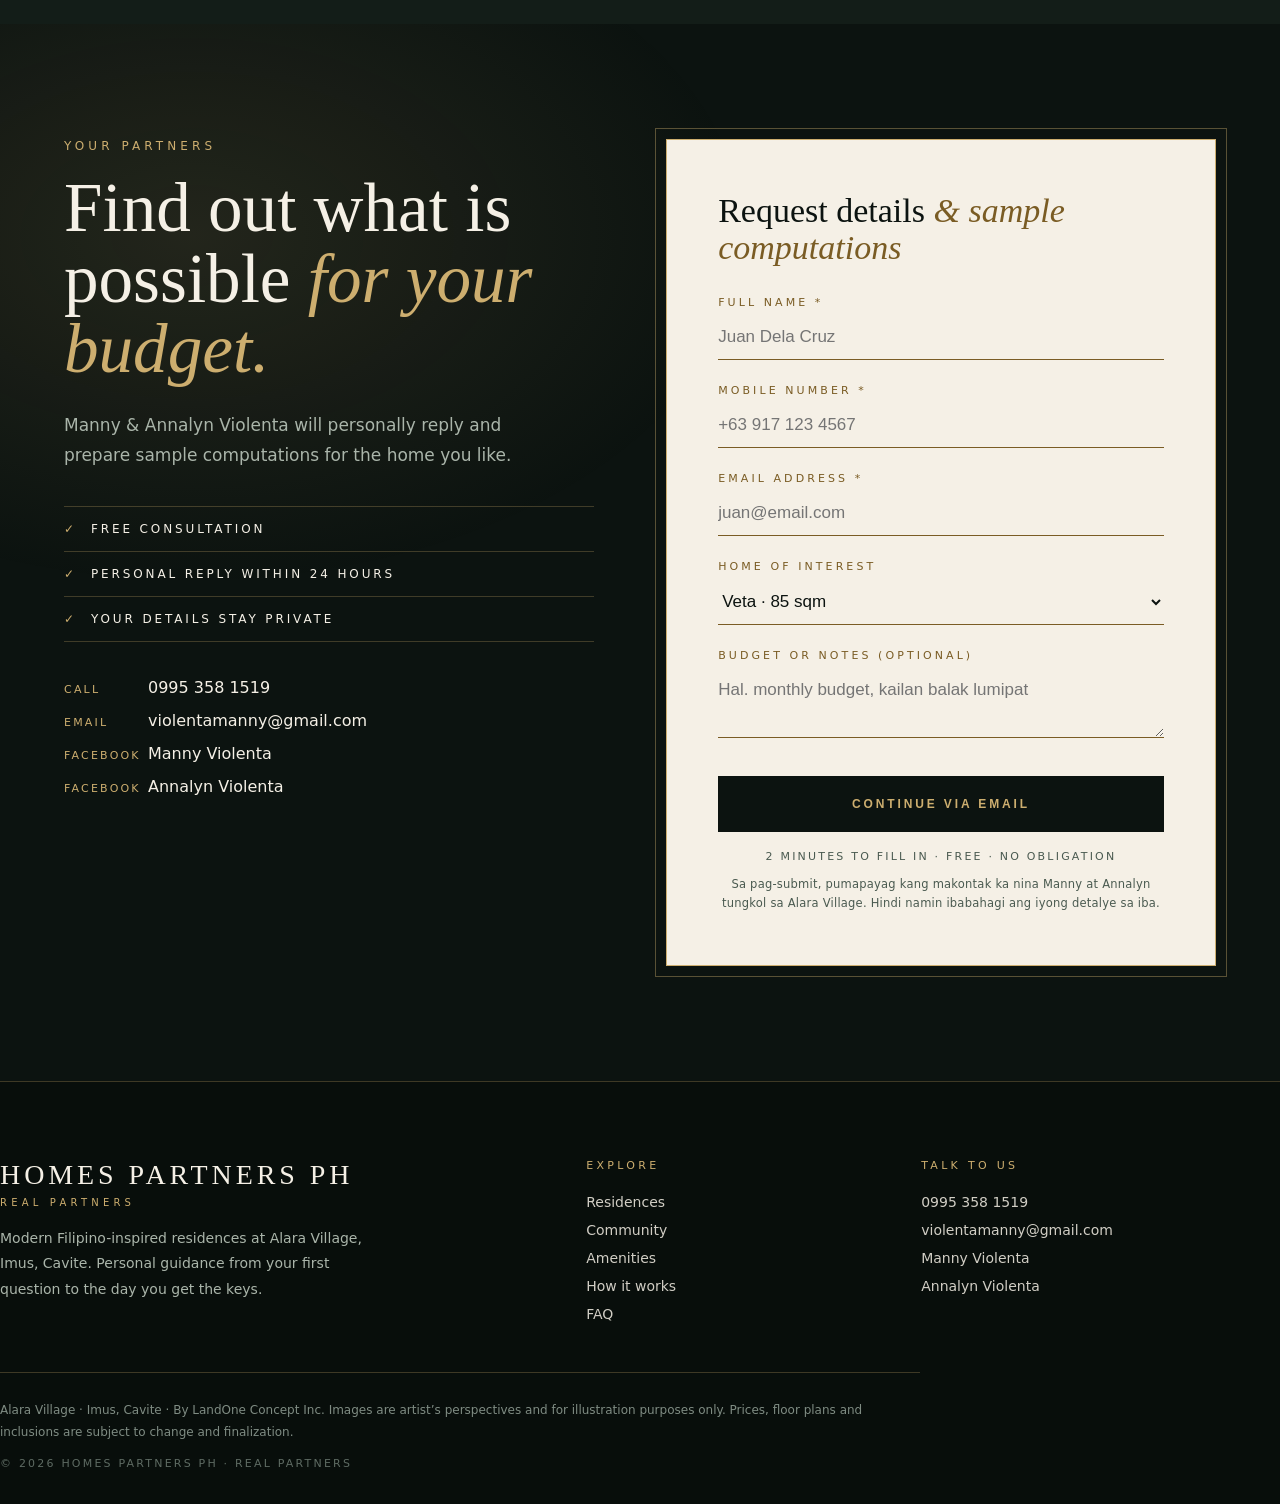
==== commit 7c172e8a: "Port original Alara Village site to static Vercel frontend" ====
--- a/index.html
+++ b/index.html
@@ -1,213 +1,435 @@
-<!doctype html>
-<html lang="en-PH">
+<!DOCTYPE html>
+<html lang="en">
 <head>
-  <meta charset="utf-8">
-  <meta name="viewport" content="width=device-width, initial-scale=1">
-  <meta name="robots" content="index,follow,max-image-preview:large">
-  <meta name="description" content="Explore Alara Village in Imus, Cavite. Compare Veta, Zila, Raya and Yana homes, view community amenities, and request a free sample computation from Homes Partners PH.">
-  <meta name="theme-color" content="#101a15">
-  <link rel="canonical" href="https://alaravillagemannyannlaynviolenta.vercel.app/">
-  <meta property="og:type" content="website">
-  <meta property="og:locale" content="en_PH">
-  <meta property="og:site_name" content="Homes Partners PH">
-  <meta property="og:title" content="Alara Village Imus, Cavite | Homes Partners PH">
-  <meta property="og:description" content="Discover Alara Village homes and amenities in Imus, Cavite. Ask Manny and Annalyn for a free sample computation.">
-  <meta property="og:url" content="https://alaravillagemannyannlaynviolenta.vercel.app/">
-  <meta name="twitter:card" content="summary">
-  <title>Alara Village Imus, Cavite | Homes Partners PH</title>
-  <script type="application/ld+json">
-  {
-    "@context": "https://schema.org",
-    "@graph": [
-      {
-        "@type": "WebSite",
-        "@id": "https://alaravillagemannyannlaynviolenta.vercel.app/#website",
-        "url": "https://alaravillagemannyannlaynviolenta.vercel.app/",
-        "name": "Homes Partners PH | Alara Village",
-        "inLanguage": "en-PH"
-      },
-      {
-        "@type": "WebPage",
-        "@id": "https://alaravillagemannyannlaynviolenta.vercel.app/#webpage",
-        "url": "https://alaravillagemannyannlaynviolenta.vercel.app/",
-        "name": "Alara Village Imus, Cavite | Homes Partners PH",
-        "description": "Explore Alara Village homes and community amenities in Imus, Cavite, and request a free sample computation.",
-        "isPartOf": { "@id": "https://alaravillagemannyannlaynviolenta.vercel.app/#website" },
-        "about": {
-          "@type": "Place",
-          "name": "Alara Village",
-          "address": {
-            "@type": "PostalAddress",
-            "addressLocality": "Imus",
-            "addressRegion": "Cavite",
-            "addressCountry": "PH"
-          }
-        },
-        "inLanguage": "en-PH"
-      },
-      {
-        "@type": "Organization",
-        "@id": "https://alaravillagemannyannlaynviolenta.vercel.app/#organization",
-        "name": "Homes Partners PH",
-        "url": "https://alaravillagemannyannlaynviolenta.vercel.app/",
-        "telephone": "+63-995-358-1519",
-        "email": "violentamanny@gmail.com",
-        "sameAs": [
-          "https://facebook.com/manny.violenta",
-          "https://facebook.com/annalyn.violenta"
-        ]
-      }
-    ]
-  }
-  </script>
-  <style>
-    :root{color-scheme:dark;--ink:#101a15;--deep:#17251d;--ivory:#f5f0e6;--muted:#bac3ba;--gold:#cdae6f;--line:rgba(205,174,111,.26);--width:1160px}
-    *{box-sizing:border-box}
-    html{scroll-behavior:smooth}
-    body{margin:0;background:var(--ink);color:var(--ivory);font-family:Arial,Helvetica,sans-serif;line-height:1.65;-webkit-font-smoothing:antialiased}
-    a{color:inherit}
-    .wrap{width:min(var(--width),calc(100% - 40px));margin-inline:auto}
-    header{border-bottom:1px solid var(--line);background:#0c1410}
-    .nav{min-height:82px;display:flex;align-items:center;justify-content:space-between;gap:20px}
-    .brand{text-decoration:none;font-family:Georgia,'Times New Roman',serif;font-size:20px;letter-spacing:.12em}
-    .brand small{display:block;color:var(--gold);font:10px Arial,Helvetica,sans-serif;letter-spacing:.32em;text-transform:uppercase}
-    .nav-links{display:flex;align-items:center;gap:24px;font-size:12px;letter-spacing:.09em;text-transform:uppercase}
-    .nav-links a:not(.button){color:var(--muted);text-decoration:none}
-    .button{display:inline-flex;align-items:center;justify-content:center;min-height:48px;padding:11px 20px;border:1px solid var(--gold);background:var(--gold);color:var(--ink);text-decoration:none;text-transform:uppercase;font-size:11px;font-weight:700;letter-spacing:.11em}
-    .button:hover{background:#e2c98f}
-    .button.outline{background:transparent;color:var(--gold)}
-    .hero{position:relative;overflow:hidden;padding:100px 0 86px;background:radial-gradient(ellipse at 82% 34%,rgba(205,174,111,.23),transparent 35%),linear-gradient(115deg,#101a15 45%,#1b2b21 100%)}
-    .hero:after{content:"";position:absolute;right:-8%;bottom:-190px;width:58vw;height:58vw;max-width:680px;max-height:680px;border:1px solid var(--line);border-radius:50%;box-shadow:0 0 0 32px rgba(205,174,111,.025),0 0 0 68px rgba(205,174,111,.02);pointer-events:none}
-    .hero-copy{position:relative;z-index:1;max-width:720px}
-    .eyebrow{color:var(--gold);font-size:11px;letter-spacing:.3em;text-transform:uppercase}
-    h1,h2,h3{font-family:Georgia,'Times New Roman',serif;font-weight:400;line-height:1.1}
-    h1{max-width:780px;margin:22px 0;font-size:clamp(46px,8vw,88px);letter-spacing:-.035em}
-    h1 em,.section-title em{color:var(--gold);font-weight:400}
-    .intro{max-width:610px;color:#d5dbd4;font-size:18px}
-    .actions{display:flex;flex-wrap:wrap;gap:12px;margin-top:30px}
-    .note{margin-top:18px;color:var(--muted);font-size:12px;letter-spacing:.08em}
-    .facts{border-block:1px solid var(--line);background:#142019}
-    .fact-grid{display:grid;grid-template-columns:repeat(4,1fr)}
-    .fact{padding:24px 18px;border-right:1px solid var(--line)}
-    .fact:first-child{padding-left:0}.fact:last-child{border:0}
-    .fact strong{display:block;color:var(--gold);font:30px Georgia,'Times New Roman',serif}
-    .fact span{color:var(--muted);font-size:12px;letter-spacing:.05em}
-    section{padding:76px 0}
-    .section-title{max-width:700px;margin:10px 0 34px;font-size:clamp(34px,5vw,52px)}
-    .section-lead{max-width:700px;margin:-17px 0 34px;color:var(--muted)}
-    .homes{display:grid;grid-template-columns:repeat(2,1fr);gap:16px}
-    .home{padding:26px;border:1px solid var(--line);background:linear-gradient(145deg,rgba(255,255,255,.035),rgba(255,255,255,.012))}
-    .home h3{margin:0 0 4px;font-size:38px;color:var(--ivory)}
-    .home .tag{color:var(--gold);font-family:Georgia,'Times New Roman',serif;font-style:italic}
-    .home p{margin:12px 0;color:var(--muted)}
-    .home strong{color:var(--ivory)}
-    .amenities{background:#f5f0e6;color:#152019}
-    .amenities .eyebrow{color:#806331}
-    .amenities .section-title em{color:#806331}
-    .amenities .section-lead{color:#526056}
-    .amenity-grid{display:grid;grid-template-columns:repeat(3,1fr);gap:12px}
-    .amenity{padding:18px 16px;border-top:1px solid rgba(21,32,25,.24);font-size:14px}
-    .amenity b{display:block;margin-bottom:5px;font:20px Georgia,'Times New Roman',serif}
-    .amenity span{color:#526056}
-    .faq-grid{display:grid;grid-template-columns:.8fr 1.2fr;gap:50px;align-items:start}
-    .faq-list details{border-top:1px solid var(--line);padding:17px 0}
-    .faq-list details:last-child{border-bottom:1px solid var(--line)}
-    .faq-list summary{cursor:pointer;font-weight:700}
-    .faq-list p{margin:10px 0 0;color:var(--muted)}
-    .contact{background:#142019;border-block:1px solid var(--line)}
-    .contact-row{display:flex;align-items:center;justify-content:space-between;gap:28px}
-    .contact h2{margin:8px 0;font-size:clamp(34px,5vw,48px)}
-    .contact p{margin:0;color:var(--muted)}
-    footer{padding:30px 0;color:var(--muted);font-size:12px}
-    footer .foot{display:flex;justify-content:space-between;gap:16px;flex-wrap:wrap}
-    footer a{color:var(--gold)}
-    @media(max-width:760px){.nav{padding:14px 0;align-items:flex-start}.nav-links{gap:12px;flex-wrap:wrap;justify-content:flex-end;font-size:10px}.nav-links a:not(.button){display:none}.hero{padding:70px 0 62px}.fact-grid{grid-template-columns:repeat(2,1fr)}.fact:nth-child(2){border-right:0}.fact:nth-child(3){padding-left:0;border-top:1px solid var(--line)}.fact:nth-child(4){border-top:1px solid var(--line)}section{padding:58px 0}.homes{grid-template-columns:1fr}.amenity-grid{grid-template-columns:repeat(2,1fr)}.faq-grid{grid-template-columns:1fr;gap:14px}.contact-row{align-items:flex-start;flex-direction:column}}
-    @media(max-width:430px){.wrap{width:min(var(--width),calc(100% - 30px))}.brand{font-size:16px}.nav .button{min-height:42px;padding:9px 12px;font-size:9px}.intro{font-size:16px}.amenity-grid{grid-template-columns:1fr}.fact{padding:18px 10px}.fact strong{font-size:26px}}
-    @media(prefers-reduced-motion:reduce){html{scroll-behavior:auto}}
-  </style>
+<base target="_top">
+<meta charset="utf-8">
+<script>document.documentElement.className+=" js";</script>
+<meta name="viewport" content="width=device-width, initial-scale=1">
+<meta name="robots" content="index,follow,max-image-preview:large">
+<meta name="description" content="Explore the original Alara Village homes, amenities, site plan and buying process in Imus, Cavite. View Veta, Zila, Raya and Yana with Homes Partners PH.">
+<link rel="canonical" href="https://alaravillagemannyannlaynviolenta.vercel.app/">
+<meta property="og:type" content="website">
+<meta property="og:locale" content="en_PH">
+<meta property="og:title" content="Homes Partners PH · Alara Village">
+<meta property="og:description" content="Explore Alara Village residences, community amenities and the home-buying process in Imus, Cavite.">
+<meta property="og:url" content="https://alaravillagemannyannlaynviolenta.vercel.app/">
+<meta name="twitter:card" content="summary">
+
+<title>Homes Partners PH · Alara Village</title>
+<link rel="preconnect" href="https://fonts.googleapis.com">
+<link href="https://fonts.googleapis.com/css2?family=Cormorant+Garamond:ital,wght@0,400;0,500;0,600;1,400;1,500&family=Jost:wght@300;400;500;600&display=swap" rel="stylesheet">
+<link rel="stylesheet" href="/styles.css">
 </head>
-<body>
-  <header>
-    <div class="wrap nav">
-      <a class="brand" href="#top">HOMES PARTNERS PH<small>Real Partners</small></a>
-      <nav class="nav-links" aria-label="Main navigation">
-        <a href="#homes">Homes</a><a href="#amenities">Community</a><a href="#faq">FAQ</a>
-        <a class="button outline" href="mailto:violentamanny@gmail.com?subject=Alara%20Village%20Private%20Viewing">Private Viewing</a>
-      </nav>
-    </div>
-  </header>
-  <main id="top">
-    <section class="hero">
-      <div class="wrap hero-copy">
-        <div class="eyebrow">Alara Village · Imus, Cavite</div>
-        <h1>A home for the life you’ve <em>worked for.</em></h1>
-        <p class="intro">Explore modern Filipino-inspired residences in a gated community in Imus, Cavite. Compare the available home options, learn about the shared amenities, and ask for a sample computation before making a decision.</p>
-        <div class="actions">
-          <a class="button" href="mailto:violentamanny@gmail.com?subject=Alara%20Village%20Sample%20Computation">Request a free sample computation</a>
-          <a class="button outline" href="#homes">Explore the homes</a>
+<body class="loading">
+<!-- LOADING SCREEN -->
+<div id="loader" role="status" aria-live="polite" aria-label="Loading">
+  <div class="ld-alara" id="ld-alara"></div>
+  <div class="ld-rule"></div>
+  <div class="ld-by">Presented by</div>
+  <div class="ld-partners" id="ld-partners"></div>
+  <div class="ld-bar"><i></i></div>
+</div>
+
+<header>
+  <a class="brand" href="#top"><b>HOMES PARTNERS PH</b><span>Real Partners</span></a>
+  <nav>
+    <a href="#residences">Residences</a>
+    <a href="#community">Community</a>
+    <a href="#process">Process</a>
+    <a href="#faq">FAQ</a>
+    <a class="btn btn-ghost" href="#inquire">Private Viewing</a>
+  </nav>
+</header>
+
+<section class="hero" id="top" style="min-height:clamp(620px,84vh,860px);display:flex;align-items:center">
+  <div class="hbg" aria-hidden="true">
+    <div class="himg"><div class="hsun"></div></div>
+    <div class="hshade"></div>
+    <i class="hp" style="left:52%;top:78%;animation-delay:0s"></i><i class="hp" style="left:60%;top:66%;animation-delay:-3s"></i><i class="hp" style="left:66%;top:84%;animation-delay:-6s"></i><i class="hp" style="left:72%;top:72%;animation-delay:-2s"></i><i class="hp" style="left:78%;top:80%;animation-delay:-8s"></i><i class="hp" style="left:84%;top:68%;animation-delay:-4s"></i><i class="hp" style="left:90%;top:86%;animation-delay:-9s"></i><i class="hp" style="left:56%;top:90%;animation-delay:-5s"></i><i class="hp" style="left:70%;top:92%;animation-delay:-1s"></i><i class="hp" style="left:94%;top:76%;animation-delay:-7s"></i>
+  </div>
+  <div class="wrap" style="position:relative;width:100%;display:block">
+    <div class="hero-copy" style="max-width:620px">
+      <div class="kicker rise"><i></i>Alara Village · Imus, Cavite</div>
+      <h1 class="rise" style="animation-delay:.15s">The home you<br>worked for,<br><em>finally yours.</em></h1>
+      <p class="lead rise" style="animation-delay:.3s;color:#E3E8E1">Modern Filipino-inspired residences, gated and set beside the river. Let us show you what fits your budget, before you decide anything.</p>
+      <div class="cta-row rise" style="animation-delay:.45s">
+        <a class="btn btn-gold" href="#inquire">Request Sample Computation</a>
+        <a class="btn btn-ghost" href="#residences">View Residences</a>
+      </div>
+      <div class="fine rise" style="animation-delay:.6s">100% free · No obligation to buy</div>
+    </div>
+  </div>
+</section>
+
+<div class="strip">
+  <div class="wrap">
+    <span>Gated Community</span><i>◆</i>
+    <span>Pool &amp; Gym</span><i>◆</i>
+    <span>Clubhouse</span><i>◆</i>
+    <span>Riverside Setting</span><i>◆</i>
+    <span>Parks &amp; Wide Roads</span>
+  </div>
+</div>
+
+<section class="facts" id="facts" aria-label="Alara Village at a glance">
+  <div class="wrap">
+    <div class="fact"><b data-count="4">4</b><span>Signature homes</span></div>
+    <div class="fact"><b>85&ndash;130<small>sqm</small></b><span>Floor areas to choose from</span></div>
+    <div class="fact"><b data-count="6">6</b><span>Shared amenities</span></div>
+    <div class="fact"><b>&#8369;40,000</b><span>Reservation, Veta &amp; Zila</span></div>
+  </div>
+</section>
+
+<section id="pain">
+  <div class="wrap">
+    <div class="center">
+      <div class="eyebrow">Sound Familiar?</div>
+      <h2 class="h2" style="max-width:860px;margin-left:auto;margin-right:auto">Wanting a home is easy. <em>Getting there is the hard part.</em></h2>
+    </div>
+    <div class="pain-grid">
+      <article class="pain">
+        <div class="pain-top"><svg class="pain-ico" viewBox="0 0 24 24" aria-hidden="true" stroke-linecap="round" stroke-linejoin="round"><circle cx="8" cy="15" r="4"/><path d="M11 12L20 3M17 6l3 3M15 8l3 3"/></svg><div class="pain-n">01</div></div>
+        <h3>Rent goes up every year.</h3>
+        <q>Hanggang kailan pa magre-rent?</q>
+        <p>Years of monthly payments, and nothing that is yours at the end. Meanwhile, the landlord decides when you stay and when you leave.</p>
+      </article>
+      <article class="pain">
+        <div class="pain-top"><svg class="pain-ico" viewBox="0 0 24 24" aria-hidden="true" stroke-linecap="round" stroke-linejoin="round"><rect x="5" y="2" width="14" height="20" rx="2"/><path d="M8 6h8"/><path d="M8 11h.01M12 11h.01M16 11h.01M8 15h.01M12 15h.01M16 15h.01M8 19h.01M12 19h.01M16 19h.01"/></svg><div class="pain-n">02</div></div>
+        <h3>Not sure if your income is enough.</h3>
+        <q>Baka hindi ako ma-approve.</q>
+        <p>Many families never inquire because they fear being turned down. Most of the time, they never even saw the actual computation.</p>
+      </article>
+      <article class="pain">
+        <div class="pain-top"><svg class="pain-ico" viewBox="0 0 24 24" aria-hidden="true" stroke-linecap="round" stroke-linejoin="round"><path d="M14 2H6a2 2 0 0 0-2 2v16a2 2 0 0 0 2 2h12a2 2 0 0 0 2-2V8z"/><path d="M14 2v6h6M8 9h2M8 13h8M8 17h8"/></svg><div class="pain-n">03</div></div>
+        <h3>Too many requirements, too confusing.</h3>
+        <q>Ang daming papeles, saan magsisimula?</q>
+        <p>Forms, documents and processes that nobody explains clearly. It is easy to give up before you even begin.</p>
+      </article>
+      <article class="pain">
+        <div class="pain-top"><svg class="pain-ico" viewBox="0 0 24 24" aria-hidden="true" stroke-linecap="round" stroke-linejoin="round"><circle cx="11" cy="11" r="7"/><path d="M21 21l-4.35-4.35"/><path d="M9.5 9.5a1.5 1.5 0 1 1 2.2 1.3c-.5.3-.7.6-.7 1.2M11 14.5h.01"/></svg><div class="pain-n">04</div></div>
+        <h3>Afraid of hidden costs.</h3>
+        <q>Baka may biglang dagdag na bayarin.</q>
+        <p>A low monthly figure means little if the full picture is missing. You deserve to see every number before you decide.</p>
+      </article>
+    </div>
+    <div class="pain-end">
+      <p>That is exactly why we start with <em>a free sample computation</em>. You see the numbers first, in plain language, and decide after.</p>
+      <a class="btn btn-gold" href="#inquire">Show Me My Options</a>
+      <div class="fine">100% free · No obligation to buy</div>
+    </div>
+  </div>
+</section>
+
+<section class="light" id="residences">
+  <div class="wrap">
+    <div class="center">
+      <div class="eyebrow d">The Residences</div>
+      <h2 class="h2">Four homes. <em>One that is yours.</em></h2>
+    </div>
+    <div id="homes"></div>
+    <div class="compare" id="compare">
+      <div class="center">
+        <div class="eyebrow d">Side by Side</div>
+        <h3 class="cmp-h">Compare the <em>homes.</em></h3>
+      </div>
+      <div class="cmp-wrap">
+        <table class="cmp">
+          <thead><tr><th>Home</th><th>Floor area</th><th>Type</th><th>Character</th><th>Reservation</th><th>Parking</th><th></th></tr></thead>
+          <tbody>
+            <tr><td class="n" data-label="Home">Veta</td><td data-label="Floor area">85 sqm</td><td data-label="Type">2-Storey Single Detached</td><td data-label="Character"><em>Where bonds blossom</em></td><td data-label="Reservation">&#8369;40,000</td><td data-label="Parking">2-car park</td><td><a class="cmp-link" href="#inquire" data-i="0">Ask about Veta &rarr;</a></td></tr>
+            <tr><td class="n" data-label="Home">Zila</td><td data-label="Floor area">96 sqm</td><td data-label="Type">2-Storey Partially Attached</td><td data-label="Character"><em>Where families flourish</em></td><td data-label="Reservation">&#8369;40,000</td><td data-label="Parking">2-car park</td><td><a class="cmp-link" href="#inquire" data-i="1">Ask about Zila &rarr;</a></td></tr>
+            <tr><td class="n" data-label="Home">Raya</td><td data-label="Floor area">110 sqm</td><td data-label="Type">2-Storey Residence</td><td data-label="Character"><em>Space to gather</em></td><td data-label="Reservation">Ask us</td><td data-label="Parking">Ask us</td><td><a class="cmp-link" href="#inquire" data-i="2">Ask about Raya &rarr;</a></td></tr>
+            <tr><td class="n" data-label="Home">Yana</td><td data-label="Floor area">130 sqm</td><td data-label="Type">2-Storey Residence</td><td data-label="Character"><em>The grandest address</em></td><td data-label="Reservation">Ask us</td><td data-label="Parking">Ask us</td><td><a class="cmp-link" href="#inquire" data-i="3">Ask about Yana &rarr;</a></td></tr>
+          </tbody>
+        </table>
+      </div>
+      <p class="cmp-note">Floor plans and inclusions are available on request. Prices and inclusions are subject to change.</p>
+    </div>
+  </div>
+</section>
+
+<section class="comm" id="community">
+  <div class="wrap">
+    <div class="comm-copy">
+      <div class="eyebrow">The Community</div>
+      <h2 class="h2">The whole village, <em>at a glance.</em></h2>
+      <p>Parks, wide roads, a clubhouse and a river edge. We will walk you through the site plan and help you find your lot.</p>
+      <ul class="feats">
+        <li>Spacious Lots</li><li>Parks &amp; Green Spaces</li><li>Gated Community</li>
+        <li>Wide Roads</li><li>Strategic Location</li><li>Riverside Edge</li>
+      </ul>
+    </div>
+  </div>
+</section>
+
+<section id="amenities">
+  <div class="wrap am-wrap">
+    <div class="am-left">
+      <div class="eyebrow">The Amenities</div>
+      <h2 class="h2">Life outside your door, <em>made for the whole family.</em></h2>
+      <p class="am-lead">Six shared grounds within the village, from a resort-style pool to quiet pocket parks, all built into the plan.</p>
+      <ol class="am-rows"><li class="am-row"><span class="am-num">01</span><div><h3>Clubhouse &amp; Pool</h3><p>A resort-style clubhouse and swimming pool, set at the southeast corner of the village.</p></div></li><li class="am-row"><span class="am-num">02</span><div><h3>Forest Park</h3><p>A preserved stretch of greenery along the Ylang-Ylang River, made for slow walks and shade.</p></div></li><li class="am-row"><span class="am-num">03</span><div><h3>Tri-Court</h3><p>Basketball, volleyball and tennis, side by side in one active space.</p></div></li><li class="am-row"><span class="am-num">04</span><div><h3>Play Area</h3><p>A dedicated playground for the kids, close enough to watch from the park.</p></div></li><li class="am-row"><span class="am-num">05</span><div><h3>Midpark 1 &amp; 2</h3><p>Two pocket parks woven between the blocks, so green is always a few steps away.</p></div></li><li class="am-row"><span class="am-num">06</span><div><h3>Gated Entrance</h3><p>A single guarded gate with perimeter security for the whole village.</p></div></li></ol>
+    </div>
+    <div class="am-right">
+      <div class="am-map">
+        <div class="am-mapin"><div class="am-img" data-img="amenitymap" role="img" aria-label="Alara Village site plan with amenity locations"></div><button type="button" class="am-zoom" id="amZoom" aria-label="Enlarge site plan"><svg viewBox="0 0 24 24" width="16" height="16" fill="none" stroke="currentColor" stroke-width="1.8" stroke-linecap="round" stroke-linejoin="round" aria-hidden="true"><path d="M15 3h6v6M9 21H3v-6M21 3l-7 7M3 21l7-7"/></svg><span>Enlarge</span></button></div>
+      </div>
+      <div class="am-hint"><span class="am-hint-dot"></span>Pindutin ang mga bilog para makita ang view ng bawat lugar</div>
+      <div class="am-swipe">Swipe to explore the site plan</div>
+      <div class="am-cap2">Site plan per the Alara Village development plan. Subject to finalization.</div>
+      <a class="btn btn-ghost" href="#inquire">Request the Full Site Plan</a>
+    </div>
+  </div>
+</section>
+
+<section class="light" id="process">
+  <div class="wrap">
+    <div class="center">
+      <div class="eyebrow d">How It Works</div>
+      <h2 class="h2" style="max-width:820px;margin-left:auto;margin-right:auto">Four steps. Someone beside you <em>for every one.</em></h2>
+    </div>
+    <div class="steps">
+      <div class="step"><div class="stepimg" data-img="step1"><svg class="stepart" viewBox="0 0 400 300" aria-hidden="true" fill="none" stroke="#CDAE6F" stroke-width="2.2" stroke-linecap="round" stroke-linejoin="round"><path d="M40 222H360" stroke-width="3"/>
+<circle cx="110" cy="132" r="22" fill="rgba(205,174,111,.14)"/><path d="M72 222v-30a38 38 0 0 1 76 0v30" fill="rgba(205,174,111,.14)"/>
+<circle cx="290" cy="132" r="22" fill="rgba(205,174,111,.14)"/><path d="M252 222v-30a38 38 0 0 1 76 0v30" fill="rgba(205,174,111,.14)"/>
+<rect x="150" y="38" width="100" height="64" rx="14" fill="rgba(205,174,111,.14)"/><path d="M190 102l-8 16 24-16"/>
+<path d="M184 84V66l16-14 16 14v18z"/><path d="M196 84V74h8v10"/>
+<rect x="177" y="184" width="46" height="38" rx="4" fill="rgba(205,174,111,.14)"/><path d="M184 192h32"/><path d="M186 202h.01M200 202h.01M214 202h.01M186 212h.01M200 212h.01M214 212h.01" stroke-width="3.5"/>
+<path d="M240 222v-12h26v12" opacity=".6"/></svg></div><div class="n">01</div><h3>Tell us your goals</h3><p>Share your budget and timeline. We come back with a clear picture of what is possible.</p></div>
+      <div class="step"><div class="stepimg" data-img="step2"><svg class="stepart" viewBox="0 0 400 300" aria-hidden="true" fill="none" stroke="#CDAE6F" stroke-width="2.2" stroke-linecap="round" stroke-linejoin="round"><circle cx="325" cy="68" r="22" fill="rgba(205,174,111,.14)"/><path d="M325 30v-6M325 112v-6M287 68h-6M369 68h-6" opacity=".6"/>
+<path d="M30 236H370" stroke-width="3"/>
+<path d="M130 132v104h140V132" fill="rgba(205,174,111,.14)"/><path d="M114 134L200 78l86 56"/>
+<rect x="152" y="148" width="28" height="28" rx="2"/><rect x="220" y="148" width="28" height="28" rx="2"/><path d="M130 184h140" opacity=".5"/>
+<rect x="144" y="196" width="26" height="26" rx="2"/><rect x="230" y="196" width="26" height="26" rx="2"/>
+<path d="M186 236v-34a14 14 0 0 1 28 0v34"/>
+<path d="M70 236v-34"/><circle cx="70" cy="176" r="28" fill="rgba(205,174,111,.14)"/>
+<path d="M334 236v-34"/><circle cx="334" cy="176" r="28" fill="rgba(205,174,111,.14)"/>
+<path d="M188 238L160 292M212 238L240 292" opacity=".6"/></svg></div><div class="n">02</div><h3>Come and see it</h3><p>Visit the community, walk the streets and see how it feels.</p></div>
+      <div class="step"><div class="stepimg" data-img="step3"><svg class="stepart" viewBox="0 0 400 300" aria-hidden="true" fill="none" stroke="#CDAE6F" stroke-width="2.2" stroke-linecap="round" stroke-linejoin="round"><rect x="100" y="64" width="160" height="200" rx="6" opacity=".4"/>
+<rect x="120" y="44" width="160" height="200" rx="6" fill="rgba(205,174,111,.14)"/>
+<path d="M146 84h108M146 106h108M146 128h84M146 150h108"/>
+<path d="M148 204q10-26 20 0t20 0t20-10t20 6" stroke-width="2.6"/><path d="M146 218h108" opacity=".6"/>
+<circle cx="268" cy="56" r="22" fill="#14201A"/><path d="M257 56l8 8 14-16" stroke-width="3"/>
+<path d="M336 160L300 196" stroke-width="11"/><path d="M296 200l-8 24 24-8z" fill="rgba(205,174,111,.14)"/></svg></div><div class="n">03</div><h3>Reserve and process</h3><p>We guide you through every requirement and every document.</p></div>
+      <div class="step"><div class="stepimg" data-img="step4"><svg class="stepart" viewBox="0 0 400 300" aria-hidden="true" fill="none" stroke="#CDAE6F" stroke-width="2.2" stroke-linecap="round" stroke-linejoin="round"><path d="M30 250H370" stroke-width="3"/>
+<g opacity=".38"><path d="M96 152L200 72l104 80"/><path d="M118 152v98h164v-98" fill="rgba(205,174,111,.14)"/><rect x="180" y="190" width="40" height="60" rx="3"/></g>
+<g transform="rotate(-35 150 214)"><circle cx="150" cy="214" r="32" fill="rgba(205,174,111,.14)"/><circle cx="150" cy="214" r="11"/>
+<rect x="182" y="208" width="132" height="12" rx="3" fill="rgba(205,174,111,.14)"/><rect x="274" y="220" width="12" height="24" rx="2"/><rect x="296" y="220" width="12" height="16" rx="2"/></g>
+<path d="M312 64v34M295 81h34"/><path d="M350 130v20M340 140h20" opacity=".7"/><path d="M66 100v18M57 109h18" opacity=".6"/></svg></div><div class="n">04</div><h3>The keys are yours</h3><p>Your home, your name on the title, and a brighter tomorrow that lives here.</p></div>
+    </div>
+  </div>
+</section>
+
+<section id="partners">
+  <div class="wrap pt2">
+    <div class="pt2-photo">
+      <div class="pt-photo pt-couple" data-img="couple" data-initial="M &amp; A" role="img" aria-label="Manny at Annalyn Violenta"></div>
+    </div>
+    <div class="pt2-body">
+      <div class="eyebrow">Your Partners</div>
+      <h2 class="h2">A home-buying journey, <em>with people on your side.</em></h2>
+      <div class="pt-story">
+        <p>Manny and Annalyn Violenta are Real Estate Partners who help Filipino families make confident, informed decisions about finding a home. For them, real estate is about more than selling properties. It is about listening to people’s dreams, understanding what they need, and helping them take thoughtful steps toward a more secure future.</p>
+        <p>Many families start with one important question: <em>“Can we really afford a home of our own?”</em> Manny and Annalyn believe every family deserves a clear answer before making such a big decision. There is no need to rush. They take time to explain the options, talk through the numbers, and help clients explore homes that fit their budget, lifestyle, and plans.</p>
+        <p>Through Homes Partners PH, they aim to make buying a home easier to understand—especially for first-time buyers, young couples, growing families, professionals, and future property investors. Requirements, payment terms, and financing options can feel confusing when you are new to the process. Their goal is to make each step feel more manageable.</p>
+        <p>They guide clients with patience, transparency, and personal attention. From discussing available homes to walking through a sample computation and explaining what comes next, they want you to understand both the property and the numbers—so you can make a decision that feels right for you.</p>
+        <p>For Manny and Annalyn, success is not simply about houses sold. It is about the families they help move closer to a place of their own. Whether you are looking for your first home, a better fit for a growing family, or a property for the future, they are here to help you explore your options with confidence.</p>
+        <p class="pt-story-close">Because a home is more than a property. It is where families grow, dreams take shape, and better futures begin.</p>
+      </div>
+      <div class="pt2-names">
+        <div><h3>Manny Violenta</h3><div class="pt-role">Real Partner &middot; Homes Partners PH</div></div>
+        <div><h3>Annalyn Violenta</h3><div class="pt-role">Real Partner &middot; Homes Partners PH</div></div>
+      </div>
+      <div class="pt-cta">
+        <a class="btn btn-gold" href="#inquire">Book a site visit</a>
+        <a class="btn btn-ghost" href="tel:+639953581519">Call Manny &amp; Annalyn</a>
+      </div>
+      <div class="pt-conn">
+        <div class="pt-conn-h">Connect with us</div>
+        <div class="pt-conn-grid">
+          <a class="pt-c" href="tel:+639953581519"><i><svg viewBox="0 0 24 24" aria-hidden="true"><path d="M5 4h4l2 5-2.5 1.5a11 11 0 0 0 5 5L15 13l5 2v4a2 2 0 0 1-2 2A16 16 0 0 1 3 6a2 2 0 0 1 2-2z"/></svg></i><span><small>Call or text</small><b>0995 358 1519</b></span></a>
+          <a class="pt-c" href="mailto:violentamanny@gmail.com"><i><svg viewBox="0 0 24 24" aria-hidden="true"><rect x="3" y="5" width="18" height="14" rx="2"/><path d="M3 7l9 6 9-6"/></svg></i><span><small>Email</small><b>violentamanny@gmail.com</b></span></a>
+          <a class="pt-c" href="https://facebook.com/manny.violenta" target="_blank" rel="noopener"><i><svg viewBox="0 0 24 24" aria-hidden="true"><path d="M14 8h3V4h-3a4 4 0 0 0-4 4v3H7v4h3v6h4v-6h3l1-4h-4V8.5a.5.5 0 0 1 .5-.5z"/></svg></i><span><small>Facebook</small><b>Manny Violenta</b></span></a>
+          <a class="pt-c" href="https://facebook.com/annalyn.violenta" target="_blank" rel="noopener"><i><svg viewBox="0 0 24 24" aria-hidden="true"><path d="M14 8h3V4h-3a4 4 0 0 0-4 4v3H7v4h3v6h4v-6h3l1-4h-4V8.5a.5.5 0 0 1 .5-.5z"/></svg></i><span><small>Facebook</small><b>Annalyn Violenta</b></span></a>
         </div>
-        <p class="note">Free inquiry · No obligation to buy · Prices and inclusions may change</p>
-      </div>
-    </section>
-    <div class="facts" aria-label="Alara Village home facts">
-      <div class="wrap fact-grid">
-        <div class="fact"><strong>4 homes</strong><span>Veta, Zila, Raya and Yana</span></div>
-        <div class="fact"><strong>85–130 sqm</strong><span>Floor areas shown on this page</span></div>
-        <div class="fact"><strong>6 shared</strong><span>Community amenities</span></div>
-        <div class="fact"><strong>₱40,000</strong><span>Reservation for Veta and Zila</span></div>
-      </div>
-    </div>
-    <section id="homes">
-      <div class="wrap">
-        <div class="eyebrow">The residences</div>
-        <h2 class="section-title">Four homes. <em>One that feels right.</em></h2>
-        <p class="section-lead">Compare the floor areas and home types, then ask Homes Partners PH for current floor plans, inclusions, availability and a sample computation. Details are subject to change and finalization.</p>
-        <div class="homes">
-          <article class="home"><h3>Veta</h3><div class="tag">Where bonds blossom</div><p><strong>85 sqm · 2-storey single detached</strong></p><p>Includes living, dining and kitchen areas, a main bedroom with private toilet and bath, lanai, additional toilet and bath, and 2-car parking.</p><p><strong>Reservation fee: ₱40,000</strong></p></article>
-          <article class="home"><h3>Zila</h3><div class="tag">Where families flourish</div><p><strong>96 sqm · 2-storey partially attached</strong></p><p>Includes living, dining and kitchen areas, a guest room, bedrooms, lanai, two toilet-and-bath areas, and 2-car parking.</p><p><strong>Reservation fee: ₱40,000</strong></p></article>
-          <article class="home"><h3>Raya</h3><div class="tag">Space to gather</div><p><strong>110 sqm · 2-storey residence</strong></p><p>A larger home option for families who want more room. Ask for the latest floor plan, inclusions and sample computation.</p></article>
-          <article class="home"><h3>Yana</h3><div class="tag">The grandest address</div><p><strong>130 sqm · 2-storey residence</strong></p><p>The largest of the four home options presented here. Ask for the latest floor plan, inclusions and sample computation.</p></article>
+      </div>
+    </div>
+  </div>
+</section>
+
+<section id="faq">
+  <div class="wrap faq-wrap">
+    <div class="faq-left">
+      <div class="eyebrow">Mga Tanong</div>
+      <h2 class="h2">Mga madalas itanong, <em>sinasagot nang diretso.</em></h2>
+      <p class="faq-lead">Kung wala dito ang tanong mo, magtanong ka lang. Sasagutin ka namin within 24 hours.</p>
+      <a class="btn btn-gold" href="#inquire">Magtanong sa Amin</a>
+    </div>
+    <div class="faq-list">
+      <details class="faq-item" open>
+        <summary>Magkano ang bahay at ang buwanang hulog?</summary>
+        <p>Iba-iba ang presyo at hulog depende sa bahay at sa paraan ng pagbabayad. Ihahanda namin ang sample computation para sa bahay at budget mo. Libre ito at walang obligasyon.</p>
+      </details>
+      <details class="faq-item">
+        <summary>Magkano ang reservation fee?</summary>
+        <p>Ang reservation fee ng Veta at Zila ay ₱40,000. Ipapaliwanag namin ang lahat ng terms bago ka mag-reserve, para klaro sa iyo ang kasunduan.</p>
+      </details>
+      <details class="faq-item">
+        <summary>Paano binabayaran ang bahay?</summary>
+        <p>Karaniwang pagpipilian ang Pag-IBIG housing loan, bank loan, developer financing, at cash. Magkakaiba ang requirements ng bawat isa. Tutulungan ka naming pumili ng pinaka-swak sa iyo.</p>
+      </details>
+      <details class="faq-item">
+        <summary>Anong mga papeles ang kailangan?</summary>
+        <p>Karaniwang hinihingi ang valid ID, patunay ng kita, at TIN. Iba-iba ang eksaktong listahan depende sa trabaho mo at sa paraan ng pagbabayad. Ibibigay namin ang eksaktong listahan para sa iyo.</p>
+      </details>
+      <details class="faq-item">
+        <summary>Pwede ba akong mag-viewing?</summary>
+        <p>Oo. Libre ang private viewing at walang obligasyong bumili. Sabihin mo lang kung anong araw ka libre at aayusin namin.</p>
+      </details>
+      <details class="faq-item">
+        <summary>Saan ang Alara Village at ano ang amenities?</summary>
+        <p>Nasa Imus, Cavite ang Alara Village, isang gated community. May clubhouse at pool, Forest Park, Tri-Court, Play Area at mga Midpark, at may guarded gate na may perimeter security para sa buong village.</p>
+      </details>
+      <details class="faq-item">
+        <summary>May floor plan at inclusions ba?</summary>
+        <p>Meron. Available ang floor plan at inclusions ng bawat bahay kapag hiniling mo. Ang mga presyo at inclusions ay maaaring magbago, kaya ibibigay namin ang pinakabagong detalye.</p>
+      </details>
+    </div>
+  </div>
+</section>
+
+<section class="inq" id="inquire">
+  <div class="wrap">
+    <div class="inq-copy">
+      <div class="eyebrow">Your Partners</div>
+      <h2 class="h2">Find out what is possible <em>for your budget.</em></h2>
+      <p>Manny &amp; Annalyn Violenta will personally reply and prepare sample computations for the home you like.</p>
+      <ul class="checks">
+        <li>Free consultation</li>
+        <li>Personal reply within 24 hours</li>
+        <li>Your details stay private</li>
+      </ul>
+      <div class="contacts">
+        <a href="tel:+639953581519"><small>Call</small>0995 358 1519</a>
+        <a href="mailto:violentamanny@gmail.com"><small>Email</small>violentamanny@gmail.com</a>
+        <a href="https://facebook.com/manny.violenta" target="_blank" rel="noopener"><small>Facebook</small>Manny Violenta</a>
+        <a href="https://facebook.com/annalyn.violenta" target="_blank" rel="noopener"><small>Facebook</small>Annalyn Violenta</a>
+      </div>
+    </div>
+    <div class="form-wrap">
+      <form class="form" id="leadForm" novalidate>
+        <div id="formBody">
+          <h3>Request details <em>&amp; sample computations</em></h3>
+          <div class="fields">
+            <div><label for="f-name">Full name *</label><input id="f-name" name="name" type="text" autocomplete="name" placeholder="Juan Dela Cruz" required></div>
+            <div><label for="f-mobile">Mobile number *</label><input id="f-mobile" name="mobile" type="tel" autocomplete="tel" placeholder="+63 917 123 4567" required></div>
+            <div><label for="f-email">Email address *</label><input id="f-email" name="email" type="email" autocomplete="email" placeholder="juan@email.com" required></div>
+            <div><label for="f-model">Home of interest</label>
+              <select id="f-model" name="model">
+                <option>Veta · 85 sqm</option><option>Zila · 96 sqm</option><option>Raya · 110 sqm</option><option>Yana · 130 sqm</option><option>Not sure yet</option>
+              </select></div>
+            <div><label for="f-notes">Budget or notes (optional)</label><textarea id="f-notes" name="notes" placeholder="Hal. monthly budget, kailan balak lumipat"></textarea></div>
+          </div>
+          <button class="btn btn-dark" type="submit" id="sendBtn">Continue via email</button>
+          <div class="msg" id="msg" role="status" aria-live="polite"></div>
+          <div class="micro">2 minutes to fill in · Free · No obligation</div>
+<div class="consent">Sa pag-submit, pumapayag kang makontak ka nina Manny at Annalyn tungkol sa Alara Village. Hindi namin ibabahagi ang iyong detalye sa iba.</div>
         </div>
-      </div>
-    </section>
-    <section class="amenities" id="amenities">
-      <div class="wrap">
-        <div class="eyebrow">The community</div>
-        <h2 class="section-title">Shared spaces for <em>everyday life.</em></h2>
-        <p class="section-lead">Alara Village’s community plan includes recreation, green spaces and a gated entrance. Ask the team for the latest site plan and availability details.</p>
-        <div class="amenity-grid">
-          <div class="amenity"><b>Clubhouse &amp; Pool</b><span>A shared clubhouse and swimming pool.</span></div>
-          <div class="amenity"><b>Forest Park</b><span>A green space along the Ylang-Ylang River.</span></div>
-          <div class="amenity"><b>Tri-Court</b><span>Basketball, volleyball and tennis spaces.</span></div>
-          <div class="amenity"><b>Play Area</b><span>A dedicated play area for children.</span></div>
-          <div class="amenity"><b>Midpark 1 &amp; 2</b><span>Pocket parks within the community.</span></div>
-          <div class="amenity"><b>Gated Entrance</b><span>A guarded entrance for the village.</span></div>
+        <div class="success" id="success">
+          <div class="serif">Salamat po!</div>
+          <p>Natanggap na namin ang details mo. Magrereply sa iyo si Manny o Annalyn within 24 hours.</p>
         </div>
-      </div>
-    </section>
-    <section id="faq">
-      <div class="wrap faq-grid">
-        <div><div class="eyebrow">Frequently asked questions</div><h2 class="section-title">Clear answers, <em>before you decide.</em></h2><p class="section-lead">Have another question? Contact Manny and Annalyn for current details.</p><a class="button" href="mailto:violentamanny@gmail.com?subject=Question%20about%20Alara%20Village">Ask about Alara</a></div>
-        <div class="faq-list">
-          <details><summary>Where is Alara Village?</summary><p>Alara Village is in Imus, Cavite. Contact the team for directions and viewing arrangements.</p></details>
-          <details><summary>How much is the reservation fee?</summary><p>The published reservation fee for Veta and Zila is ₱40,000. Confirm the latest terms and availability before reserving.</p></details>
-          <details><summary>How much are the homes and monthly payments?</summary><p>Prices and monthly payments depend on the home and payment option. Request a current sample computation for your budget.</p></details>
-          <details><summary>What payment options can I ask about?</summary><p>Ask the team about Pag-IBIG housing loans, bank loans, developer financing if available, and cash payment. Requirements vary by option.</p></details>
-          <details><summary>Can I visit the community?</summary><p>Ask Manny and Annalyn to arrange a private viewing and confirm the available schedule.</p></details>
-          <details><summary>Are floor plans and inclusions available?</summary><p>Floor plans and inclusions are available on request. Details may change, so confirm the latest information with the team.</p></details>
-        </div>
-      </div>
-    </section>
-    <section class="contact" id="contact">
-      <div class="wrap contact-row">
-        <div><div class="eyebrow">Homes Partners PH · Real Partners</div><h2>Let’s find an option for your budget.</h2><p>Manny and Annalyn can answer questions and prepare a sample computation.</p></div>
-        <div class="actions"><a class="button" href="mailto:violentamanny@gmail.com?subject=Alara%20Village%20Inquiry">Email for details</a><a class="button outline" href="tel:+639953581519">Call 0995 358 1519</a></div>
-      </div>
-    </section>
-  </main>
-  <footer>
-    <div class="wrap foot"><span>Alara Village · Imus, Cavite · By LandOne Concept Inc.</span><span><a href="tel:+639953581519">0995 358 1519</a> · <a href="mailto:violentamanny@gmail.com">violentamanny@gmail.com</a></span></div>
-    <div class="wrap" style="margin-top:12px">Images, prices, floor plans and inclusions are subject to change and finalization. Please confirm current details before making a decision.</div>
-  </footer>
+      </form>
+    </div>
+  </div>
+</section>
+
+<footer class="ft">
+  <div class="wrap ft-grid">
+    <div>
+      <div class="ft-brand">HOMES PARTNERS PH</div>
+      <div class="ft-tag">Real Partners</div>
+      <p class="ft-p">Modern Filipino-inspired residences at Alara Village, Imus, Cavite. Personal guidance from your first question to the day you get the keys.</p>
+    </div>
+    <div>
+      <h4>Explore</h4>
+      <a href="#residences">Residences</a>
+      <a href="#community">Community</a>
+      <a href="#amenities">Amenities</a>
+      <a href="#process">How it works</a>
+      <a href="#faq">FAQ</a>
+    </div>
+    <div>
+      <h4>Talk to us</h4>
+      <a href="tel:+639953581519">0995 358 1519</a>
+      <a href="mailto:violentamanny@gmail.com">violentamanny@gmail.com</a>
+      <a href="https://facebook.com/manny.violenta" target="_blank" rel="noopener">Manny Violenta</a>
+      <a href="https://facebook.com/annalyn.violenta" target="_blank" rel="noopener">Annalyn Violenta</a>
+    </div>
+  </div>
+  <div class="wrap">
+    <p class="ft-legal">Alara Village &middot; Imus, Cavite &middot; By LandOne Concept Inc. Images are artist&rsquo;s perspectives and for illustration purposes only. Prices, floor plans and inclusions are subject to change and finalization.</p>
+    <div class="ft-bottom">&copy; 2026 Homes Partners PH &middot; Real Partners</div>
+  </div>
+</footer>
+
+<a class="totop" id="totop" href="#top" aria-label="Back to top">&#8593;</a>
+
+<!-- MOBILE QUICK-CONTACT BAR -->
+<div class="stickybar" id="stickybar" role="navigation" aria-label="Mabilis na contact">
+  <a class="sb-btn" href="tel:+639953581519">Call</a>
+  <a class="sb-btn" href="https://m.me/manny.violenta" target="_blank" rel="noopener">Message</a>
+  <a class="sb-btn primary" href="#inquire">Get Computation</a>
+</div>
+
+<!-- SITE PLAN LIGHTBOX -->
+<div class="lightbox" id="lightbox" role="dialog" aria-modal="true" aria-label="Site plan" aria-hidden="true">
+  <button type="button" class="lb-x" id="lbClose" aria-label="Close">&times;</button><button type="button" class="lb-zoom" id="lbZoom">+ Zoom in</button>
+  <div class="lb-scroll"><div class="lb-wrap" id="lbWrap"><img class="lb-img" id="lbImg" alt="Alara Village site plan"></div></div><div class="lb-hint" id="lbHint">Tap the map to zoom in</div>
+</div>
+
+<!-- AMENITY VIDEO -->
+<div class="vbox" id="vbox" role="dialog" aria-modal="true" aria-label="Amenity view" aria-hidden="true">
+  <button type="button" class="lb-x" id="vClose" aria-label="Close">&times;</button>
+  <div class="v-inner">
+    <div class="eyebrow">Tingnan ang view</div>
+    <h3 class="v-title" id="vTitle"></h3>
+    <p class="v-desc" id="vDesc"></p>
+    <div class="v-frame" id="vFrame"></div>
+    <div class="v-chips" id="vChips" role="group" aria-label="Iba pang amenities"></div>
+  </div>
+</div>
+
+<!-- POPUP FORM -->
+<div class="modal" id="modal" role="dialog" aria-modal="true" aria-labelledby="m-title" aria-hidden="true">
+  <form class="form" id="modalForm" novalidate>
+    <button type="button" class="modal-x" id="modalClose" aria-label="Close">&times;</button>
+    <div id="m-formBody">
+      <h3 id="m-title">Request details <em>&amp; sample computations</em></h3>
+      <div class="fields">
+        <div><label for="m-name">Full name *</label><input id="m-name" type="text" autocomplete="name" placeholder="Juan Dela Cruz" required></div>
+        <div><label for="m-mobile">Mobile number *</label><input id="m-mobile" type="tel" autocomplete="tel" placeholder="+63 917 123 4567" required></div>
+        <div><label for="m-email">Email address *</label><input id="m-email" type="email" autocomplete="email" placeholder="juan@email.com" required></div>
+        <div><label for="m-model">Home of interest</label>
+          <select id="m-model">
+            <option>Veta · 85 sqm</option><option>Zila · 96 sqm</option><option>Raya · 110 sqm</option><option>Yana · 130 sqm</option><option>Not sure yet</option>
+          </select></div>
+        <div><label for="m-notes">Budget or notes (optional)</label><textarea id="m-notes" placeholder="Hal. monthly budget, kailan balak lumipat"></textarea></div>
+      </div>
+      <button class="btn btn-dark" type="submit" id="m-send">Continue via email</button>
+      <div class="msg" id="m-msg" role="status" aria-live="polite"></div>
+      <div class="micro">2 minutes to fill in · Free · No obligation</div>
+<div class="consent">Sa pag-submit, pumapayag kang makontak ka nina Manny at Annalyn tungkol sa Alara Village. Hindi namin ibabahagi ang iyong detalye sa iba.</div>
+    </div>
+    <div class="success" id="m-success">
+      <div class="serif">Salamat po!</div>
+      <p>Natanggap na namin ang details mo. Magrereply sa iyo si Manny o Annalyn within 24 hours.</p>
+      <button type="button" class="btn btn-dark" id="m-done">Close</button>
+    </div>
+  </form>
+</div>
+
+<script src="/images.js"></script>
+<script src="/app.js"></script>
 </body>
 </html>
--- a/styles.css
+++ b/styles.css
@@ -0,0 +1,479 @@
+:root{--ink:#0C1310;--ink2:#131D18;--line:rgba(201,169,106,.28);--gold:#CDAE6F;--gold-d:#7A5C24;--ivory:#F5F0E6;--mute:#AAB5AA;--mute-d:#4A5A50;--pad:clamp(20px,5vw,72px)}
+*{box-sizing:border-box}
+html{scroll-behavior:smooth}
+body{margin:0;background:var(--ink);font-family:'Jost',system-ui,sans-serif;color:var(--ivory);-webkit-font-smoothing:antialiased;overflow-x:hidden}
+a{color:inherit;text-decoration:none}
+h1,h2,h3,p,ul{margin:0}
+ul{list-style:none;padding:0}
+em{font-style:italic}
+.serif{font-family:'Cormorant Garamond',serif}
+.wrap{max-width:1296px;margin:0 auto}
+.eyebrow{font-size:12px;letter-spacing:.34em;text-transform:uppercase;color:var(--gold)}
+.eyebrow.d{color:var(--gold-d)}
+.h2{font-family:'Cormorant Garamond',serif;font-weight:400;font-size:clamp(38px,5vw,66px);line-height:1.05;margin-top:20px}
+.h2 em{color:var(--gold)}
+.light{background:var(--ivory);color:var(--ink)}
+.light .h2 em{color:var(--gold-d)}
+section{padding:clamp(64px,9vw,128px) var(--pad)}
+
+/* buttons */
+.btn{display:inline-flex;align-items:center;justify-content:center;min-height:56px;padding:19px 34px;font-family:'Jost',sans-serif;font-size:12px;letter-spacing:.24em;text-transform:uppercase;font-weight:600;border:1px solid var(--gold);cursor:pointer;transition:background .25s,color .25s,transform .25s}
+.btn:hover{transform:translateY(-2px)}
+.btn-gold{background:var(--gold);color:var(--ink)}
+.btn-gold:hover{background:#E3C98F}
+.btn-ghost{background:transparent;color:var(--gold)}
+.btn-ghost:hover{background:rgba(205,174,111,.12)}
+.btn-dark{background:var(--ink);color:var(--gold);border-color:var(--ink)}
+a:focus-visible,button:focus-visible,input:focus-visible,select:focus-visible,textarea:focus-visible{outline:2px solid var(--gold);outline-offset:3px}
+
+/* header */
+header{position:relative;z-index:5;display:flex;flex-wrap:wrap;align-items:center;justify-content:space-between;gap:16px 32px;padding:26px var(--pad);border-bottom:1px solid var(--line)}
+.brand{display:flex;flex-direction:column;gap:2px}
+.brand b{font-family:'Cormorant Garamond',serif;font-size:26px;letter-spacing:.14em;font-weight:500;color:var(--ivory)}
+.brand span{font-size:10px;letter-spacing:.42em;text-transform:uppercase;color:var(--gold)}
+nav{display:flex;flex-wrap:wrap;align-items:center;gap:8px 34px;font-size:12px;letter-spacing:.2em;text-transform:uppercase;color:var(--mute)}
+nav a:hover{color:var(--gold)}
+nav .btn{min-height:44px;padding:13px 24px;font-weight:500}
+nav .btn:hover{color:var(--gold)}
+
+/* hero */
+.hero{position:relative;padding-top:clamp(48px,8vw,110px);padding-bottom:clamp(56px,8vw,120px)}
+.hero .wrap{position:relative;display:flex;flex-wrap:wrap;align-items:center;gap:56px}
+.hero-copy{flex:1 1 480px;min-width:0}
+.kicker{display:flex;align-items:center;gap:16px;font-size:12px;letter-spacing:.32em;text-transform:uppercase;color:var(--gold)}
+.kicker i{width:56px;height:1px;background:var(--gold);display:block}
+h1{font-family:'Cormorant Garamond',serif;font-weight:400;font-size:clamp(46px,7vw,96px);line-height:.98;letter-spacing:-.01em;margin-top:28px;color:var(--ivory)}
+h1 em{color:var(--gold)}
+.lead{margin-top:32px;max-width:520px;font-size:18px;line-height:1.75;font-weight:300;color:#C9D1C8}
+.cta-row{margin-top:44px;display:flex;flex-wrap:wrap;gap:16px}
+.fine{margin-top:28px;font-size:12px;letter-spacing:.2em;text-transform:uppercase;color:var(--mute)}
+.hero-art{flex:1 1 380px;min-width:0;display:flex;justify-content:center}
+.arch-wrap{position:relative;width:100%;max-width:470px;aspect-ratio:4/5.3}
+.arch-wrap:before{content:"";position:absolute;inset:-18px;border:1px solid var(--line);border-radius:999px 999px 0 0}
+.arch{position:absolute;inset:0;border-radius:999px 999px 0 0;overflow:hidden;border:1px solid var(--gold);background:linear-gradient(180deg,#1C2B23,#0F1A15)}
+.arch svg{position:absolute;inset:0;width:100%;height:100%}
+.arch:after{content:"";position:absolute;inset:0;background:radial-gradient(260px 260px at 50% 22%,rgba(205,174,111,.28),transparent 70%);pointer-events:none}
+
+/* photo slots (image URL or placeholder) */
+.slot{position:relative;background-size:cover;background-position:center;background-color:#16241D}
+.slot .ph{position:absolute;left:0;right:0;bottom:26px;text-align:center;font-size:11px;letter-spacing:.32em;text-transform:uppercase;color:var(--gold);padding:0 16px}
+.slot.has-img .ph{display:none}
+.slot.has-img svg{display:none}
+.res-img .slot.has-img:before{display:none}
+.slot.has-img{background-size:cover !important;background-position:center !important;background-repeat:no-repeat !important}
+
+/* strip */
+.strip{border-top:1px solid var(--line);border-bottom:1px solid var(--line);background:var(--ink2);padding:30px var(--pad)}
+.strip .wrap{display:flex;flex-wrap:wrap;justify-content:space-between;gap:14px 28px;font-size:13px;letter-spacing:.26em;text-transform:uppercase;color:var(--mute)}
+.strip i{font-style:normal;color:var(--gold)}
+
+/* residences */
+.center{text-align:center}
+.tabs{margin-top:52px;display:flex;flex-wrap:wrap;justify-content:center;gap:8px 12px;border-bottom:1px solid rgba(12,19,16,.18)}
+.tab{cursor:pointer;background:transparent;border:0;border-bottom:2px solid transparent;margin-bottom:-1px;padding:14px 22px;min-height:48px;font-family:'Jost',sans-serif;color:var(--mute-d)}
+.tab b{font-family:'Cormorant Garamond',serif;font-size:30px;font-style:italic;font-weight:500}
+.tab span{font-size:12px;letter-spacing:.14em;margin-left:8px}
+.tab.on{color:var(--ink);border-bottom-color:var(--gold-d)}
+.res{margin-top:56px;display:flex;flex-wrap:wrap;gap:56px;align-items:stretch}
+.res-img{flex:1 1 440px;min-width:0}
+.frame{border:1px solid rgba(122,92,36,.4);padding:8px;background:#FBF8F1}
+.res-img .slot{aspect-ratio:16/9;display:flex;align-items:center;justify-content:center;overflow:hidden;background:linear-gradient(160deg,#1C2B23,#0F1A15)}
+.res-img .slot:before{content:"";position:absolute;inset:14px;border:1px solid rgba(205,174,111,.3);pointer-events:none}
+.res-img .big{font-family:'Cormorant Garamond',serif;font-size:clamp(64px,9vw,120px);font-style:italic;color:var(--gold);line-height:1;text-align:center}
+.slot.has-img .big{display:none}
+.note{margin-top:14px;font-size:12px;font-style:italic;color:var(--mute-d)}
+.res-info{flex:1 1 380px;min-width:0;display:flex;flex-direction:column;justify-content:center}
+.res-info h3{font-family:'Cormorant Garamond',serif;font-weight:400;font-size:clamp(48px,6vw,84px);line-height:1;margin-top:14px}
+.tag{margin-top:12px;font-family:'Cormorant Garamond',serif;font-size:26px;font-style:italic;color:var(--gold-d)}
+.blurb{margin-top:22px;font-size:17px;line-height:1.75;font-weight:300;color:#2B3A31}
+.area{margin-top:30px;padding:22px 0;border-top:1px solid rgba(12,19,16,.18);border-bottom:1px solid rgba(12,19,16,.18);display:flex;align-items:baseline;gap:14px}
+.area small{font-size:11px;letter-spacing:.3em;text-transform:uppercase;color:var(--mute-d)}
+.area b{font-family:'Cormorant Garamond',serif;font-size:36px;font-weight:400}
+.feat{margin-top:24px;display:flex;flex-direction:column;gap:12px;font-size:15px;line-height:1.55;color:#2B3A31}
+.feat li{display:flex;gap:14px}
+.feat li:before{content:"◆";color:var(--gold-d)}
+.res-info .btn{margin-top:34px;align-self:flex-start}
+
+
+/* stacked homes */
+.home{margin-top:clamp(40px,6vw,72px);padding-top:clamp(40px,6vw,72px);border-top:1px solid rgba(12,19,16,.18);scroll-margin-top:24px}
+.home .res{margin-top:0;align-items:flex-start}
+.home.rev .res{flex-direction:row-reverse}
+.home .res-info{align-self:stretch}
+.plan{margin-top:20px;border:1px solid rgba(122,92,36,.4);background:#FBF8F1}
+.plan-h{padding:14px 18px;border-bottom:1px solid rgba(122,92,36,.25);font-size:11px;letter-spacing:.28em;text-transform:uppercase;color:var(--gold-d)}
+.plan-b{aspect-ratio:16/9;background:#E9E3D3;background-position:center;background-repeat:no-repeat;background-size:cover;display:flex;align-items:center;justify-content:center;gap:5%;padding:6%}
+.plan-b i{flex:1;height:100%;border:1px solid rgba(12,19,16,.25);display:flex;align-items:flex-end;justify-content:center;padding-bottom:10px;font-style:normal;font-size:10px;letter-spacing:.22em;text-transform:uppercase;color:var(--mute-d)}
+.plan-b.has-img{padding:0}
+.plan-b.has-img i{display:none}
+
+/* living */
+.cards{margin-top:64px;display:grid;grid-template-columns:repeat(auto-fit,minmax(280px,1fr));gap:32px}
+.card{display:flex;flex-direction:column;gap:26px}
+.card:nth-child(2){margin-top:48px}
+.card .slot{aspect-ratio:3/4;border-radius:999px 999px 0 0;border:1px solid var(--line);overflow:hidden}
+.card h3{font-family:'Cormorant Garamond',serif;font-weight:400;font-size:34px;line-height:1.1;margin-top:12px}
+.card p{margin-top:14px;font-size:16px;line-height:1.75;font-weight:300;color:var(--mute)}
+.card .eyebrow{font-size:11px;letter-spacing:.32em}
+
+/* community */
+.comm{background:var(--ink2);border-top:1px solid var(--line)}
+.comm .wrap{display:flex;flex-wrap:wrap;gap:64px;align-items:center}
+.comm-copy{flex:1 1 360px;min-width:0}
+.comm-copy p{margin-top:24px;font-size:17px;line-height:1.75;font-weight:300;color:var(--mute)}
+.feats{margin-top:32px;display:grid;grid-template-columns:repeat(auto-fit,minmax(170px,1fr));gap:0 24px}
+.feats li{padding:16px 0;border-top:1px solid var(--line);font-size:13px;letter-spacing:.2em;text-transform:uppercase;color:var(--ivory)}
+.comm-img{flex:1 1 440px;min-width:0}
+.comm-img .slot{aspect-ratio:4/3;border:1px solid var(--gold);display:flex;align-items:center;justify-content:center;text-align:center;padding:24px;background:linear-gradient(135deg,#1A2B22,#0E1914)}
+.comm-img .slot:before{content:"";position:absolute;inset:14px;border:1px solid var(--line);pointer-events:none}
+.comm-img .slot em{font-family:'Cormorant Garamond',serif;font-size:34px;color:var(--gold)}
+.slot.has-img em{display:none}
+.comm-img .note{color:var(--mute)}
+
+/* process */
+.steps{margin-top:72px;display:grid;grid-template-columns:repeat(auto-fit,minmax(240px,1fr))}
+.step{padding:0 28px 8px 0;border-top:1px solid var(--gold-d)}
+.step .n{font-family:'Cormorant Garamond',serif;font-size:88px;line-height:1;font-style:italic;color:var(--gold-d);margin-top:18px}
+.step h3{margin-top:14px;font-size:15px;letter-spacing:.14em;text-transform:uppercase;font-weight:600}
+.step p{margin-top:12px;font-size:15px;line-height:1.7;color:#2B3A31}
+
+/* inquire */
+.inq{position:relative}
+.inq:before{content:"";position:absolute;inset:0;background:radial-gradient(800px 500px at 15% 20%,rgba(205,174,111,.12),transparent 70%)}
+.inq .wrap{position:relative;display:flex;flex-wrap:wrap;gap:72px}
+.inq-copy{flex:1 1 380px;min-width:0}
+.inq-copy .h2{font-size:clamp(40px,5.4vw,72px);line-height:1.02}
+.inq-copy>p{margin-top:26px;max-width:480px;font-size:17px;line-height:1.75;font-weight:300;color:var(--mute)}
+.checks{margin-top:36px;border-bottom:1px solid var(--line)}
+.checks li{padding:15px 0;border-top:1px solid var(--line);font-size:12px;letter-spacing:.24em;text-transform:uppercase}
+.checks li:before{content:"✓";color:var(--gold);margin-right:14px}
+.contacts{margin-top:36px;display:flex;flex-direction:column;gap:14px;font-size:16px}
+.contacts a:hover{color:var(--gold)}
+.contacts small{display:inline-block;width:84px;color:var(--gold);letter-spacing:.2em;font-size:11px;text-transform:uppercase}
+.form-wrap{flex:1 1 400px;min-width:0}
+.form{background:var(--ivory);color:var(--ink);padding:clamp(28px,4vw,52px);border:1px solid var(--gold);outline:1px solid rgba(205,174,111,.4);outline-offset:10px}
+.form h3{font-family:'Cormorant Garamond',serif;font-weight:400;font-size:34px;line-height:1.1}
+.form h3 em{color:var(--gold-d)}
+.fields{margin-top:30px;display:flex;flex-direction:column;gap:24px}
+.fields label{display:block;font-size:11px;letter-spacing:.28em;text-transform:uppercase;color:var(--gold-d)}
+.fields input,.fields select,.fields textarea{width:100%;margin-top:6px;padding:12px 0;min-height:44px;border:0;border-bottom:1px solid var(--gold-d);border-radius:0;background:transparent;font-family:'Jost',sans-serif;font-size:17px;color:var(--ink)}
+.fields textarea{resize:vertical;min-height:70px}
+.form .btn{margin-top:34px;width:100%}
+.form .btn[disabled]{opacity:.6;cursor:wait}
+.micro{margin-top:16px;text-align:center;font-size:11px;letter-spacing:.2em;text-transform:uppercase;color:var(--mute-d)}
+.msg{margin-top:18px;text-align:center;font-size:15px;line-height:1.6}
+.msg.ok{color:#1F5A3A}
+.msg.err{color:#9B2C2C}
+.success{display:none;text-align:center;padding:30px 0}
+.success .serif{font-size:40px;line-height:1.1}
+.success p{margin-top:16px;font-size:16px;line-height:1.7;color:#2B3A31}
+
+/* ===== POPUP FORM (modal) ===== */
+.modal{position:fixed;inset:0;z-index:100;display:none;align-items:center;justify-content:center;padding:20px;background:rgba(6,10,8,.82);backdrop-filter:blur(4px);overflow-y:auto}
+.modal.open{display:flex;animation:mfade .25s ease}
+@keyframes mfade{from{opacity:0}to{opacity:1}}
+.modal .form{position:relative;width:100%;max-width:520px;margin:auto;animation:mrise .3s ease}
+@keyframes mrise{from{transform:translateY(16px);opacity:0}to{transform:none;opacity:1}}
+.modal-x{position:absolute;top:10px;right:14px;width:44px;height:44px;background:none;border:0;font-size:30px;line-height:1;color:var(--gold-d);cursor:pointer}
+.modal-x:hover{color:var(--ink)}
+body.modal-open{overflow:hidden}
+
+footer{border-top:1px solid var(--line);padding:36px var(--pad);text-align:center;background:#09100D}
+footer b{font-family:'Cormorant Garamond',serif;font-size:24px;letter-spacing:.14em;font-weight:500}
+footer span{display:block;margin-top:6px;font-size:10px;letter-spacing:.42em;text-transform:uppercase;color:var(--gold)}
+footer p{margin:22px auto 0;max-width:640px;font-size:12px;line-height:1.8;color:var(--mute)}
+
+@media (max-width:700px){
+  .card:nth-child(2){margin-top:0}
+  .step{padding-right:0;padding-bottom:28px}
+}
+@media (prefers-reduced-motion:reduce){html{scroll-behavior:auto}.btn{transition:none}}
+
+.hbg{position:absolute;inset:0;overflow:hidden}
+.himg{position:absolute;top:0;bottom:0;right:0;left:38%;background-image:url("/assets/alara-hero-background.jpg");background-size:cover;background-position:center;filter:saturate(1.08) contrast(1.04);transform-origin:62% 60%;animation:kb 28s ease-in-out infinite alternate;will-change:transform}
+.hsun{position:absolute;left:74%;top:60%;width:46%;aspect-ratio:1;transform:translate(-50%,-50%);background:radial-gradient(circle,rgba(255,214,140,.55),rgba(255,190,100,.18) 40%,transparent 70%);mix-blend-mode:screen;animation:pulse 7s ease-in-out infinite alternate}
+.hshade{position:absolute;inset:0;background:linear-gradient(90deg,#0C1310 0%,#0C1310 38%,rgba(12,19,16,.62) 47%,rgba(12,19,16,.14) 64%,rgba(12,19,16,0) 100%),linear-gradient(0deg,#0C1310 0%,rgba(12,19,16,0) 16%),linear-gradient(180deg,rgba(12,19,16,.4) 0%,rgba(12,19,16,0) 16%)}
+.hp{position:absolute;width:4px;height:4px;border-radius:50%;background:#F3D9A0;box-shadow:0 0 8px 2px rgba(243,217,160,.7);opacity:0;animation:rise 12s linear infinite}
+.rise{animation:riseIn 1.2s cubic-bezier(.2,.7,.2,1) both}
+@keyframes kb{from{transform:scale(1.04) translate3d(0,0,0)}to{transform:scale(1.1) translate3d(-2%,-1.5%,0)}}
+@keyframes pulse{from{opacity:.35;transform:translate(-50%,-50%) scale(.92)}to{opacity:.9;transform:translate(-50%,-50%) scale(1.08)}}
+@keyframes rise{0%{opacity:0;transform:translate(0,0)}15%{opacity:.9}100%{opacity:0;transform:translate(30px,-220px)}}
+@keyframes riseIn{from{opacity:0;transform:translateY(26px)}to{opacity:1;transform:none}}
+@media (max-width:860px){.himg{left:0}.hshade{background:linear-gradient(180deg,rgba(12,19,16,.7) 0%,rgba(12,19,16,.58) 55%,#0C1310 100%)}}
+@media (prefers-reduced-motion:reduce){.himg,.hsun,.hp,.rise{animation:none!important}}
+/* ===== LOADING SCREEN ===== */
+body.loading{overflow:hidden}
+#loader{position:fixed;inset:0;z-index:1000;display:flex;flex-direction:column;align-items:center;justify-content:center;gap:0;padding:24px;text-align:center;background:var(--ink);color:var(--ivory);transition:opacity .8s ease,visibility .8s ease}
+#loader.done{opacity:0;visibility:hidden;pointer-events:none}
+#loader::before{content:"";position:absolute;inset:18px;border:1px solid var(--line);pointer-events:none}
+.ld-alara{animation:ldIn 1s ease both}
+.ld-alara img{display:block;max-width:min(300px,70vw);max-height:150px;width:auto;height:auto;margin:0 auto}
+.ld-alara .ld-text{font-family:'Cormorant Garamond',serif;font-weight:400;font-size:clamp(46px,9vw,84px);letter-spacing:.2em;padding-left:.2em;line-height:1}
+.ld-alara .ld-sub{margin-top:10px;font-size:11px;letter-spacing:.5em;padding-left:.5em;text-transform:uppercase;color:var(--gold)}
+.ld-rule{width:70px;height:1px;background:var(--gold);margin:34px 0 26px;animation:ldGrow 1.2s .5s ease both}
+.ld-by{font-size:10px;letter-spacing:.42em;padding-left:.42em;text-transform:uppercase;color:var(--mute);animation:ldIn 1s .7s ease both}
+.ld-partners{margin-top:16px;animation:ldIn 1s .9s ease both}
+.ld-partners img{display:block;max-width:min(240px,60vw);max-height:130px;width:auto;height:auto;margin:0 auto}
+.ld-partners .ld-text{font-family:'Cormorant Garamond',serif;font-size:clamp(22px,4vw,30px);letter-spacing:.14em;color:var(--ivory)}
+.ld-partners .ld-sub{margin-top:4px;font-size:10px;letter-spacing:.42em;padding-left:.42em;text-transform:uppercase;color:var(--gold)}
+.ld-bar{position:relative;width:min(220px,50vw);height:2px;margin-top:44px;background:rgba(205,174,111,.2);overflow:hidden;animation:ldIn .8s 1s ease both}
+.ld-bar i{position:absolute;inset:0;background:var(--gold);transform:scaleX(0);transform-origin:left;animation:ldBar 2.2s 1s cubic-bezier(.4,0,.2,1) forwards}
+@keyframes ldIn{from{opacity:0;transform:translateY(10px)}to{opacity:1;transform:none}}
+@keyframes ldGrow{from{width:0;opacity:0}to{width:70px;opacity:1}}
+@keyframes ldBar{to{transform:scaleX(1)}}
+@media (prefers-reduced-motion:reduce){#loader *{animation-duration:.01s!important;animation-delay:0s!important}}
+/* ===== PAIN POINTS ===== */
+#pain{background:var(--ink2)}
+.pain-grid{margin-top:64px;display:grid;grid-template-columns:repeat(auto-fit,minmax(260px,1fr));gap:0;border-top:1px solid var(--line);border-left:1px solid var(--line)}
+.pain{padding:36px 30px 40px;border-right:1px solid var(--line);border-bottom:1px solid var(--line);transition:background .3s}
+.pain:hover{background:rgba(205,174,111,.06)}
+.pain-n{font-family:'Cormorant Garamond',serif;font-size:42px;line-height:1;color:var(--gold)}
+.pain h3{font-family:'Cormorant Garamond',serif;font-weight:400;font-size:clamp(24px,2.4vw,30px);line-height:1.15;margin-top:18px;color:var(--ivory)}
+.pain q{display:block;margin-top:14px;font-family:'Cormorant Garamond',serif;font-style:italic;font-size:19px;color:var(--gold);quotes:"\201C" "\201D"}
+.pain p{margin-top:14px;font-size:15px;line-height:1.7;color:var(--mute)}
+.pain-end{margin:72px auto 0;max-width:720px;text-align:center}
+.pain-end p{font-family:'Cormorant Garamond',serif;font-size:clamp(24px,3vw,34px);line-height:1.3;color:var(--ivory);margin-bottom:34px}
+.pain-end p em{color:var(--gold)}
+.pain-end .fine{margin-top:18px}
+/* ===== PAIN ICONS ===== */
+.pain-top{display:flex;justify-content:space-between;align-items:flex-start}
+.pain-ico{width:46px;height:46px;fill:none;stroke:var(--gold);stroke-width:1.3;flex:none}
+.pain-top .pain-n{color:rgba(205,174,111,.4)}
+.pain:hover .pain-ico{stroke-width:1.6}
+/* ===== HOW IT WORKS IMAGES ===== */
+.stepimg{position:relative;margin-top:22px;aspect-ratio:358/365;display:flex;align-items:flex-end;justify-content:center;overflow:hidden;background:linear-gradient(160deg,#1C2B23,#0F1A15) center/cover no-repeat;border:1px solid var(--gold-d)}
+.stepimg:before{content:"";position:absolute;inset:10px;border:1px solid rgba(205,174,111,.3);pointer-events:none}
+.stepimg span{padding:0 14px 20px;text-align:center;font-size:10px;letter-spacing:.26em;text-transform:uppercase;color:var(--gold)}
+.stepimg.has-img span,.stepimg.has-img:before{display:none}
+.step .stepimg + .n{margin-top:20px;font-size:64px}
+.stepart{position:absolute;inset:0;width:100%;height:100%;padding:6%}
+.stepimg.has-img .stepart{display:none}
+/* ===== AMENITIES ===== */
+#amenities{background:var(--ink2);border-top:1px solid var(--line);position:relative;overflow:hidden}
+#amenities:before{content:"";position:absolute;width:760px;height:760px;left:-300px;bottom:-320px;background:radial-gradient(circle,rgba(205,174,111,.08),transparent 65%);pointer-events:none}
+.am-wrap{position:relative;display:grid;grid-template-columns:.7fr 1.3fr;gap:clamp(36px,4vw,64px);align-items:center}
+.am-wrap>*{min-width:0}
+.am-left .h2{max-width:560px}
+.am-lead{margin-top:22px;max-width:460px;font-size:16px;line-height:1.75;color:var(--mute)}
+.am-rows{list-style:none;margin:44px 0 0;padding:0;border-top:1px solid var(--line)}
+.am-row{display:grid;grid-template-columns:60px 1fr;gap:6px;padding:20px 0;border-bottom:1px solid var(--line);transition:background .3s,padding .35s}
+.am-row:hover{background:linear-gradient(90deg,rgba(205,174,111,.07),transparent);padding-left:10px}
+.am-num{font-family:'Cormorant Garamond',serif;font-style:italic;font-size:28px;line-height:1.1;color:var(--gold)}
+.am-row h3{font-family:'Cormorant Garamond',serif;font-weight:400;font-size:clamp(22px,2vw,27px);line-height:1.15;color:var(--ivory)}
+.am-row p{margin-top:6px;font-size:14.5px;line-height:1.65;color:var(--mute)}
+.am-right{align-self:center}
+.am-map{position:relative;padding:0 18px 18px 0;overflow-x:auto;-webkit-overflow-scrolling:touch}
+.am-mapin{position:relative;min-width:100%;padding:14px;background:#F2EDE0;border:1px solid var(--gold);box-shadow:16px 16px 0 -1px var(--ink2),16px 16px 0 0 var(--gold-d),0 36px 70px rgba(0,0,0,.45)}
+.am-mapin:before,.am-mapin:after{content:"";position:absolute;width:26px;height:26px;border:2px solid var(--gold);z-index:2;pointer-events:none}
+.am-mapin:before{top:6px;left:6px;border-right:0;border-bottom:0}
+.am-mapin:after{bottom:6px;right:6px;border-left:0;border-top:0}
+.am-img{width:100%;aspect-ratio:1606/1038;cursor:zoom-in;background-size:cover;background-position:center;background-color:#D8D6C8}
+.am-swipe{display:none;margin-top:6px;font-size:11px;letter-spacing:.2em;text-transform:uppercase;color:var(--gold)}
+.am-cap2{margin:22px 0 26px;font-size:11px;letter-spacing:.2em;text-transform:uppercase;color:var(--mute)}
+@media (max-width:900px){
+  .am-wrap{grid-template-columns:1fr;gap:48px}
+  .am-right{position:static}
+  .am-mapin{min-width:640px;box-shadow:0 20px 40px rgba(0,0,0,.4)}
+  .am-swipe{display:block}
+}
+@media (prefers-reduced-motion:reduce){.am-row{transition:none}}
+.am-zoom{position:absolute;top:26px;left:26px;z-index:3;display:inline-flex;align-items:center;gap:8px;padding:9px 14px;background:rgba(12,19,15,.88);color:var(--gold);border:1px solid var(--gold);font-family:'Jost',sans-serif;font-size:11px;letter-spacing:.2em;text-transform:uppercase;cursor:pointer;transition:background .25s,color .25s}
+.am-zoom:hover,.am-zoom:focus-visible{background:var(--gold);color:var(--ink)}
+.lightbox{position:fixed;inset:0;z-index:120;display:none;background:#060A08}
+.lightbox.open{display:flex;align-items:center;justify-content:center;animation:mfade .25s ease}
+.lb-scroll{max-width:100vw;max-height:100vh;overflow:auto;padding:60px 24px 28px;-webkit-overflow-scrolling:touch}
+.lb-img{display:block;width:min(94vw,1500px,calc((100vh - 96px) * 1.547));height:auto;margin:0 auto;border:1px solid var(--gold);background:#F2EDE0}
+.lb-x{position:fixed;top:12px;right:16px;width:48px;height:48px;font-size:36px;line-height:1;color:var(--gold);background:none;border:0;cursor:pointer;z-index:2}
+.lb-x:hover{color:var(--ivory)}
+@media (max-width:700px){.lb-img{width:calc(100vw - 24px);max-width:none}.lb-scroll{padding:64px 12px 56px}}
+/* ===== MOBILE FIXES ===== */
+.comm-copy p{max-width:640px}
+@media (max-width:640px){
+  .feats{grid-template-columns:1fr 1fr;gap:0 18px}
+  .feats li{font-size:11.5px;letter-spacing:.14em;padding:14px 0}
+  .steps{grid-template-columns:1fr 1fr;gap:34px 14px;margin-top:44px}
+  .step{padding:0;border-top:0}
+  .step .stepimg{margin-top:0}
+  .step .stepimg + .n{font-size:44px;margin-top:12px}
+  .step h3{font-size:11.5px;letter-spacing:.1em;margin-top:8px}
+  .step p{font-size:13.5px;line-height:1.55;margin-top:8px}
+}
+.lb-img{cursor:zoom-in}
+.lightbox.zoomed .lb-img{width:2100px;max-width:none;cursor:zoom-out}
+@media (max-width:700px){.lightbox.zoomed .lb-img{width:1400px}}
+.lb-zoom{position:fixed;top:14px;left:16px;z-index:2;padding:11px 16px;background:none;border:1px solid var(--gold);color:var(--gold);font-family:'Jost',sans-serif;font-size:11px;letter-spacing:.2em;text-transform:uppercase;cursor:pointer}
+.lb-zoom:hover{background:var(--gold);color:var(--ink)}
+.lb-hint{position:fixed;left:0;right:0;bottom:14px;text-align:center;font-size:11px;letter-spacing:.2em;text-transform:uppercase;color:var(--mute);pointer-events:none}
+/* ===== AMENITY HOTSPOTS + VIDEO ===== */
+.am-img{position:relative}
+.am-hint{margin-top:16px;display:flex;align-items:center;gap:10px;font-size:12px;letter-spacing:.14em;text-transform:uppercase;color:var(--gold)}
+.am-hint-dot{flex:none;width:9px;height:9px;border-radius:50%;background:var(--gold);box-shadow:0 0 0 0 rgba(205,174,111,.6);animation:hsDot 2s infinite}
+@keyframes hsDot{0%{box-shadow:0 0 0 0 rgba(205,174,111,.6)}70%{box-shadow:0 0 0 10px rgba(205,174,111,0)}100%{box-shadow:0 0 0 0 rgba(205,174,111,0)}}
+.hs{position:absolute;transform:translate(-50%,-50%);aspect-ratio:1;border-radius:50%;background:transparent;border:0;padding:0;cursor:pointer;z-index:2;-webkit-tap-highlight-color:transparent;transition:box-shadow .25s}
+.hs:hover,.hs:focus-visible{box-shadow:0 0 0 3px #CDAE6F,0 0 0 9px rgba(205,174,111,.28);outline:none}
+.hs.has-video:after{content:"";position:absolute;right:1%;bottom:1%;width:32%;height:32%;border-radius:50%;background:#CDAE6F url('data:image/svg+xml;utf8,<svg xmlns=%22http://www.w3.org/2000/svg%22 viewBox=%220 0 24 24%22><path d=%22M8 5v14l11-7z%22 fill=%22%230C1310%22/></svg>') center/58% no-repeat;box-shadow:0 2px 8px rgba(0,0,0,.45)}
+.hs.has-video:before{content:"";position:absolute;inset:-3%;border-radius:50%;border:2px solid #CDAE6F;opacity:0;animation:hsPulse 2.4s ease-out infinite;pointer-events:none}
+@keyframes hsPulse{0%{transform:scale(.92);opacity:.85}100%{transform:scale(1.28);opacity:0}}
+.lb-wrap{position:relative;width:-moz-fit-content;width:fit-content;margin:0 auto}
+.vbox{position:fixed;inset:0;z-index:130;display:none;background:#060A08;overflow-y:auto;-webkit-overflow-scrolling:touch}
+.vbox.open{display:block;animation:mfade .25s ease}
+.v-inner{max-width:1280px;margin:0 auto;padding:60px 24px 40px}
+.v-title{font-family:'Cormorant Garamond',serif;font-weight:400;font-size:clamp(32px,4.4vw,52px);line-height:1.1;margin-top:10px;color:var(--ivory)}
+.v-desc{margin:10px 0 20px;max-width:640px;font-size:16px;line-height:1.75;color:var(--mute)}
+.v-frame{position:relative;width:100%;max-width:calc((100vh - 250px) * 1.7778);min-width:min(100%,560px);aspect-ratio:16/9;margin:0;background:#000;border:1px solid var(--gold-d)}
+.v-frame iframe,.v-frame video{position:absolute;inset:0;width:100%;height:100%;border:0;background:#000}
+.v-soon{display:flex;flex-direction:column;align-items:center;justify-content:center;gap:20px;background:linear-gradient(160deg,#1C2B23,#0B130F)}
+.v-circle{width:min(44%,250px);aspect-ratio:1;border-radius:50%;border:3px solid #fff;box-shadow:0 0 0 6px rgba(205,174,111,.25),0 18px 40px rgba(0,0,0,.5);background-repeat:no-repeat;background-color:#D8D6C8}
+.v-soon-t{font-size:12px;letter-spacing:.32em;text-transform:uppercase;color:var(--gold);text-align:center;padding:0 16px}
+.v-chips{display:flex;flex-wrap:wrap;gap:8px;margin-top:24px}
+.v-chip{background:none;border:1px solid var(--line);color:var(--mute);padding:10px 15px;font-family:'Jost',sans-serif;font-size:11px;letter-spacing:.16em;text-transform:uppercase;cursor:pointer;transition:color .25s,border-color .25s,background .25s}
+.v-chip:hover{color:var(--ivory);border-color:var(--gold-d)}
+.v-chip.on{border-color:var(--gold);color:var(--gold);background:rgba(205,174,111,.09)}
+@media (max-width:700px){.v-inner{padding:64px 16px 36px}.am-hint{font-size:11px}}
+/* ===== FAQ, CONSENT, MOBILE QUICK-CONTACT BAR ===== */
+#faq{background:var(--ink2);border-top:1px solid var(--line)}
+.faq-wrap{display:grid;grid-template-columns:.8fr 1.2fr;gap:clamp(36px,6vw,96px);align-items:start}
+.faq-wrap>*{min-width:0}
+.faq-lead{margin:20px 0 30px;max-width:420px;font-size:16px;line-height:1.75;color:var(--mute)}
+.faq-list{border-top:1px solid var(--line)}
+.faq-item{border-bottom:1px solid var(--line)}
+.faq-item summary{list-style:none;cursor:pointer;position:relative;padding:24px 44px 24px 0;font-family:'Cormorant Garamond',serif;font-size:clamp(21px,2.2vw,27px);line-height:1.25;color:var(--ivory);transition:color .25s}
+.faq-item summary::-webkit-details-marker{display:none}
+.faq-item summary:hover{color:var(--gold)}
+.faq-item summary:focus-visible{outline:1px solid var(--gold);outline-offset:4px}
+.faq-item summary:after{content:"+";position:absolute;right:4px;top:50%;transform:translateY(-50%);font-family:'Jost',sans-serif;font-weight:300;font-size:30px;line-height:1;color:var(--gold);transition:transform .3s}
+.faq-item[open] summary{color:var(--gold)}
+.faq-item[open] summary:after{content:"\2212"}
+.faq-item p{margin:-6px 0 0;padding:0 44px 26px 0;max-width:640px;font-size:15.5px;line-height:1.8;color:var(--mute)}
+.consent{margin-top:12px;text-align:center;font-size:11.5px;line-height:1.65;color:var(--mute-d);letter-spacing:.02em}
+.stickybar{display:none}
+@media (max-width:900px){.faq-wrap{grid-template-columns:1fr}}
+@media (max-width:760px){
+  .stickybar{display:flex;position:fixed;left:0;right:0;bottom:0;z-index:90;gap:8px;padding:10px 12px calc(10px + env(safe-area-inset-bottom,0px));background:rgba(9,16,13,.96);-webkit-backdrop-filter:blur(8px);backdrop-filter:blur(8px);border-top:1px solid var(--gold-d);transform:translateY(115%);transition:transform .35s ease}
+  .stickybar.show{transform:none}
+  .sb-btn{flex:1;display:flex;align-items:center;justify-content:center;text-align:center;padding:14px 6px;border:1px solid var(--gold-d);color:var(--gold);font-size:11px;font-weight:bold;letter-spacing:.14em;text-transform:uppercase;text-decoration:none}
+  .sb-btn.primary{flex:1.5;background:var(--gold);border-color:var(--gold);color:var(--ink)}
+  body.modal-open .stickybar{display:none}
+  footer{padding-bottom:92px}
+}
+/* ===== PREMIUM POLISH ===== */
+::selection{background:#CDAE6F;color:#0C1310}
+html{scroll-padding-top:84px}
+header{position:sticky;top:0;z-index:50;background:rgba(9,16,13,.84);-webkit-backdrop-filter:blur(14px);backdrop-filter:blur(14px);transition:padding .3s ease,background .3s ease,box-shadow .3s ease}
+header.scrolled{padding-top:14px;padding-bottom:14px;background:rgba(9,16,13,.95);box-shadow:0 10px 34px rgba(0,0,0,.4)}
+nav a:not(.btn){position:relative;padding:6px 0;transition:color .25s}
+nav a:not(.btn):after{content:"";position:absolute;left:0;right:0;bottom:0;height:1px;background:var(--gold);transform:scaleX(0);transform-origin:left;transition:transform .35s ease}
+nav a:not(.btn):hover:after,nav a.active:after{transform:scaleX(1)}
+nav a.active{color:var(--gold)}
+.btn{transition:transform .25s ease,box-shadow .25s ease,background .25s ease,color .25s ease,border-color .25s ease}
+.btn-gold:hover{transform:translateY(-2px);box-shadow:0 12px 28px rgba(205,174,111,.28)}
+.btn-dark:hover{transform:translateY(-2px);box-shadow:0 12px 26px rgba(0,0,0,.28)}
+a:focus-visible,button:focus-visible,summary:focus-visible{outline:2px solid var(--gold);outline-offset:3px}
+@media (max-width:900px){html{scroll-padding-top:0}header{position:relative;background:transparent;-webkit-backdrop-filter:none;backdrop-filter:none}}
+
+/* key facts */
+.facts{background:linear-gradient(180deg,#0E1612,#0C1310);padding:clamp(46px,6vw,84px) var(--pad);border-bottom:1px solid var(--line)}
+.facts .wrap{display:grid;grid-template-columns:repeat(4,1fr)}
+.fact{text-align:center;padding:10px 18px;border-left:1px solid var(--line)}
+.fact:first-child{border-left:0}
+.fact b{display:block;font-family:'Cormorant Garamond',serif;font-weight:400;font-size:clamp(42px,5.2vw,74px);line-height:1;color:var(--gold)}
+.fact b small{margin-left:8px;font-family:'Jost',sans-serif;font-size:.26em;letter-spacing:.16em;text-transform:uppercase;color:var(--ivory)}
+.fact span{display:block;margin-top:16px;font-size:11px;letter-spacing:.26em;text-transform:uppercase;color:var(--mute)}
+@media (max-width:800px){.facts .wrap{grid-template-columns:1fr 1fr;gap:38px 0}.fact:nth-child(3){border-left:0}.fact{padding:10px 8px}.fact b{font-size:clamp(34px,10.5vw,46px);white-space:nowrap}.fact b small{display:block;margin:6px 0 0;font-size:11px}}
+
+/* compare table */
+.compare{margin-top:clamp(60px,8vw,110px)}
+.cmp-h{font-family:'Cormorant Garamond',serif;font-weight:400;font-size:clamp(32px,3.6vw,48px);line-height:1.1;margin:8px 0 0;color:#0C1310}
+.cmp-h em{color:var(--gold-d)}
+.cmp-wrap{margin-top:38px;border-top:2px solid var(--gold-d)}
+table.cmp{width:100%;border-collapse:collapse;text-align:left}
+.cmp th{padding:20px 14px;border-bottom:1px solid #D9CDAE;font-size:10px;font-weight:500;letter-spacing:.26em;text-transform:uppercase;color:var(--gold-d)}
+.cmp td{padding:24px 14px;border-bottom:1px solid #E3D9BF;font-size:15px;color:#2A332D;vertical-align:middle}
+.cmp td.n{font-family:'Cormorant Garamond',serif;font-size:32px;color:#0C1310}
+.cmp td em{font-family:'Cormorant Garamond',serif;font-size:19px;color:var(--gold-d)}
+.cmp tbody tr{transition:background .25s}
+.cmp tbody tr:hover{background:rgba(122,92,36,.06)}
+.cmp-link{white-space:nowrap;padding-bottom:2px;border-bottom:1px solid var(--gold-d);font-size:11px;font-weight:500;letter-spacing:.18em;text-transform:uppercase;color:var(--gold-d)}
+.cmp-link:hover{color:#0C1310;border-color:#0C1310}
+.cmp-note{margin-top:18px;font-size:12px;font-style:italic;color:#6F7A72}
+@media (max-width:760px){
+  table.cmp,.cmp tbody,.cmp tr,.cmp td{display:block;width:100%}
+  .cmp thead{display:none}
+  .cmp tr{margin:0 0 16px;padding:8px 18px 16px;border:1px solid #D9CDAE;background:rgba(255,255,255,.4)}
+  .cmp td{padding:11px 0;border-bottom:1px solid #EADFC6}
+  .cmp td:before{content:attr(data-label);display:block;margin-bottom:4px;font-size:10px;letter-spacing:.24em;text-transform:uppercase;color:var(--gold-d)}
+  .cmp td.n{font-size:34px}
+  .cmp td:last-child{border-bottom:0;padding-top:14px}
+  .cmp td:last-child:before{display:none}
+}
+
+/* footer */
+footer.ft{padding:0;text-align:left;background:#080E0B;border-top:1px solid var(--line)}
+.ft-grid{display:grid;grid-template-columns:1.5fr .8fr 1fr;gap:48px;padding-top:clamp(48px,6vw,80px);padding-bottom:44px}
+.ft-brand{font-family:'Cormorant Garamond',serif;font-size:28px;letter-spacing:.14em;color:var(--ivory)}
+.ft-tag{margin-top:6px;font-size:10px;letter-spacing:.42em;text-transform:uppercase;color:var(--gold)}
+.ft-p{margin:18px 0 0;max-width:380px;font-size:14px;line-height:1.85;color:var(--mute)}
+.ft h4{margin:0 0 16px;font-size:11px;font-weight:500;letter-spacing:.3em;text-transform:uppercase;color:var(--gold)}
+.ft a{display:block;padding:6px 0;font-size:14px;color:var(--ivory);opacity:.85;transition:color .25s,opacity .25s}
+.ft a:hover{color:var(--gold);opacity:1}
+.ft-legal{margin:0;padding:26px 0 8px;border-top:1px solid var(--line);font-size:12px;line-height:1.85;color:#7F8C83;max-width:920px}
+.ft-bottom{padding:6px 0 34px;font-size:11px;letter-spacing:.2em;text-transform:uppercase;color:#5E6B63}
+@media (max-width:800px){.ft-grid{grid-template-columns:1fr;gap:34px}.ft-bottom{padding-bottom:96px}}
+
+/* back to top */
+.totop{position:fixed;right:24px;bottom:24px;z-index:55;display:grid;place-items:center;width:46px;height:46px;border-radius:50%;background:var(--ink);border:1px solid var(--gold);color:var(--gold);font-size:20px;opacity:0;pointer-events:none;transform:translateY(10px);transition:opacity .3s,transform .3s,background .25s,color .25s}
+.totop.show{opacity:1;pointer-events:auto;transform:none}
+.totop:hover{background:var(--gold);color:var(--ink)}
+@media (max-width:900px){.totop{display:none}}
+
+/* scroll reveal (only when JS is on) */
+html.js .reveal{opacity:0;transform:translateY(26px);transition:opacity .9s ease,transform .9s cubic-bezier(.2,.7,.2,1),background .3s ease}
+html.js .reveal.in{opacity:1;transform:none}
+@media (prefers-reduced-motion:reduce){html.js .reveal{opacity:1;transform:none;transition:none}}
+/* ===== YOUR PARTNERS ===== */
+#partners{background:var(--ink2);border-top:1px solid var(--line)}
+.pt-lead{margin:22px auto 0;max-width:620px;font-size:16px;line-height:1.8;color:var(--mute)}
+.pt-grid{margin:clamp(44px,6vw,72px) auto 0;max-width:900px;display:grid;grid-template-columns:1fr 1fr;gap:clamp(24px,4vw,56px)}
+.pt-card{text-align:center}
+.pt-photo{position:relative;aspect-ratio:4/5;border-radius:999px 999px 0 0;overflow:hidden;background:linear-gradient(165deg,#1C2B23,#0B130F) center top/cover no-repeat;border:1px solid var(--gold-d);box-shadow:0 26px 50px rgba(0,0,0,.35)}
+.pt-photo:before{content:"";position:absolute;inset:10px;border-radius:999px 999px 0 0;border:1px solid rgba(205,174,111,.28);pointer-events:none;z-index:1}
+.pt-photo.has-img:before{border-color:rgba(255,255,255,.22)}
+.pt-photo:not(.has-img):after{content:attr(data-initial);position:absolute;inset:0;display:grid;place-items:center;font-family:'Cormorant Garamond',serif;font-size:clamp(90px,14vw,150px);color:rgba(205,174,111,.5)}
+.pt-card h3{margin:26px 0 0;font-family:'Cormorant Garamond',serif;font-weight:400;font-size:clamp(28px,3vw,38px);line-height:1.1;color:var(--ivory)}
+.pt-role{margin-top:10px;font-size:11px;letter-spacing:.28em;text-transform:uppercase;color:var(--gold)}
+.pt-card p{margin:16px auto 0;max-width:340px;font-size:15px;line-height:1.75;color:var(--mute)}
+.pt-links{display:flex;justify-content:center;gap:12px;margin-top:22px;flex-wrap:wrap}
+.pt-links a{padding:11px 20px;border:1px solid var(--gold-d);font-size:11px;font-weight:500;letter-spacing:.18em;text-transform:uppercase;color:var(--gold);transition:background .25s,color .25s}
+.pt-links a:hover{background:var(--gold);color:var(--ink)}
+@media (max-width:640px){.pt-grid{grid-template-columns:1fr;max-width:340px}}
+/* ===== PARTNERS: MISSION + CONNECT ===== */
+.pt-mission{margin:clamp(54px,7vw,84px) auto 0;max-width:720px;padding:0 0 0 24px;border-left:2px solid var(--gold);font-family:'Cormorant Garamond',serif;font-style:italic;font-size:clamp(22px,2.6vw,30px);line-height:1.5;color:var(--ivory)}
+.pt-cta{display:flex;justify-content:center;gap:14px;flex-wrap:wrap;margin-top:34px}
+.pt-conn{margin:clamp(46px,6vw,70px) auto 0;max-width:900px;padding-top:34px;border-top:1px solid var(--line)}
+.pt-conn-h{margin-bottom:22px;text-align:center;font-size:11px;letter-spacing:.34em;text-transform:uppercase;color:var(--gold)}
+.pt-conn-grid{display:grid;grid-template-columns:1fr 1fr;gap:14px}
+.pt-c{display:flex;align-items:center;gap:16px;padding:18px 20px;border:1px solid var(--line);background:rgba(255,255,255,.015);transition:border-color .3s,background .3s,transform .3s}
+.pt-c:hover{border-color:var(--gold);background:rgba(205,174,111,.07);transform:translateY(-2px)}
+.pt-c i{flex:none;display:grid;place-items:center;width:46px;height:46px;border-radius:50%;border:1px solid var(--gold-d)}
+.pt-c svg{width:20px;height:20px;fill:none;stroke:var(--gold);stroke-width:1.6;stroke-linecap:round;stroke-linejoin:round}
+.pt-c span{min-width:0}
+.pt-c small{display:block;font-size:10px;letter-spacing:.26em;text-transform:uppercase;color:var(--mute)}
+.pt-c b{display:block;margin-top:5px;font-family:'Cormorant Garamond',serif;font-weight:400;font-size:22px;line-height:1.2;color:var(--ivory);overflow-wrap:anywhere}
+@media (max-width:640px){.pt-conn-grid{grid-template-columns:1fr}.pt-mission{padding-left:18px}}
+/* ===== PARTNERS: LARAWAN NILANG DALAWA ===== */
+.pt2{display:grid;grid-template-columns:.8fr 1.2fr;gap:clamp(36px,6vw,92px);align-items:start}
+.pt2-photo{width:100%;max-width:460px;margin:0 auto;position:sticky;top:32px}
+.pt-couple{aspect-ratio:9/10;border-radius:150px 150px 0 0;background-position:center center;background-size:contain;background-color:#0B130F}
+.pt-couple:not(.has-img):after{font-size:clamp(54px,8vw,92px);letter-spacing:.04em}
+.pt2-body .eyebrow{display:block}
+.pt2-body .h2{margin-top:10px}
+.pt2-body .pt-lead{margin:20px 0 0;max-width:560px} .pt-story{margin-top:24px;max-width:680px;font-size:clamp(15px,1.15vw,17px);line-height:1.85;font-weight:300;color:var(--mute)} .pt-story p+p{margin-top:18px} .pt-story em{color:var(--ivory);font-style:italic} .pt-story .pt-story-close{margin-top:24px;color:var(--ivory);font-family:'Cormorant Garamond',serif;font-size:clamp(21px,2vw,26px);line-height:1.45}
+.pt2-names{display:grid;grid-template-columns:1fr 1fr;gap:22px;margin-top:30px;padding-top:26px;border-top:1px solid var(--line)}
+.pt2-names h3{margin:0;font-family:'Cormorant Garamond',serif;font-weight:400;font-size:clamp(26px,2.6vw,34px);line-height:1.1;color:var(--ivory)}
+.pt2-names .pt-role{margin-top:8px;font-size:10px}
+.pt2-body .pt-mission{margin:32px 0 0;max-width:none}
+.pt2-body .pt-cta{justify-content:flex-start}
+.pt2-body .pt-conn{max-width:none;margin-left:0;margin-right:0}
+.pt2-body .pt-conn-h{text-align:left}
+@media (max-width:900px){.pt2{grid-template-columns:1fr}.pt2-photo{max-width:380px;position:static}}
+@media (max-width:560px){.pt2-names{grid-template-columns:1fr;gap:18px}}
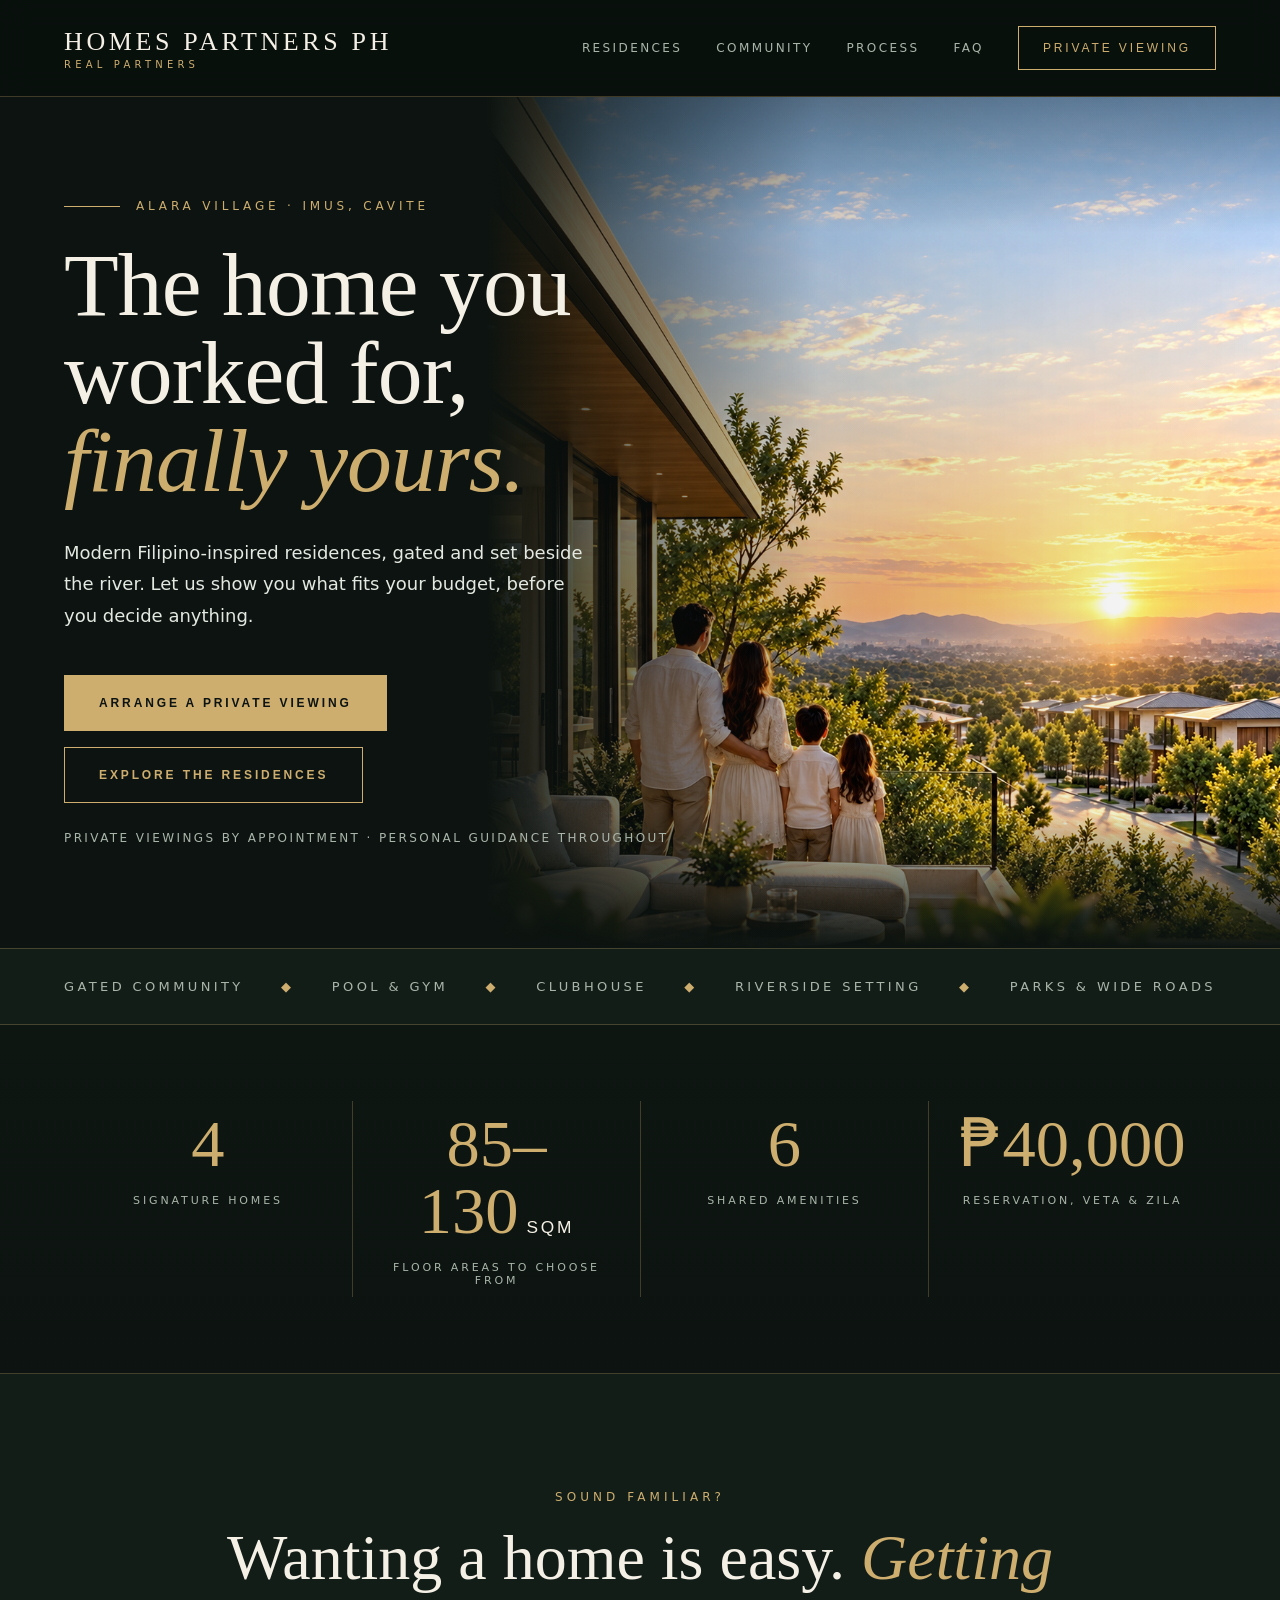
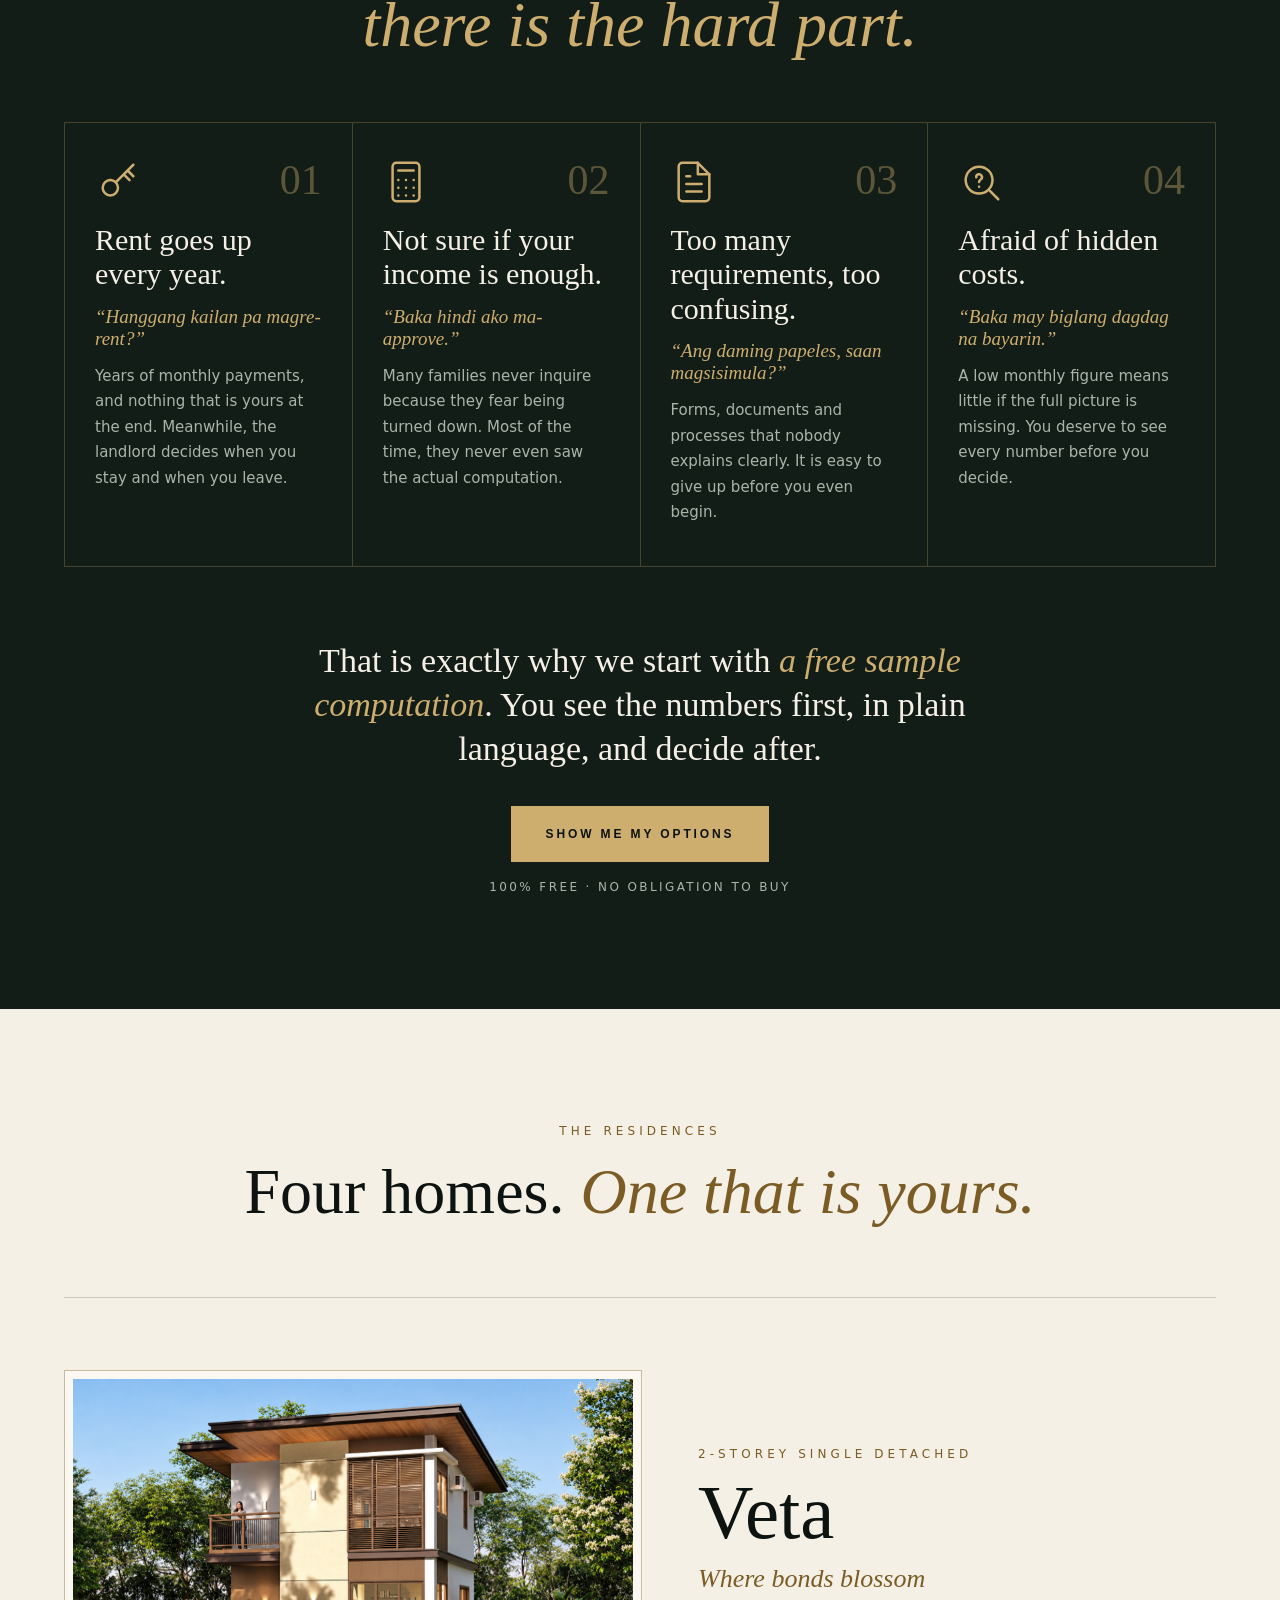
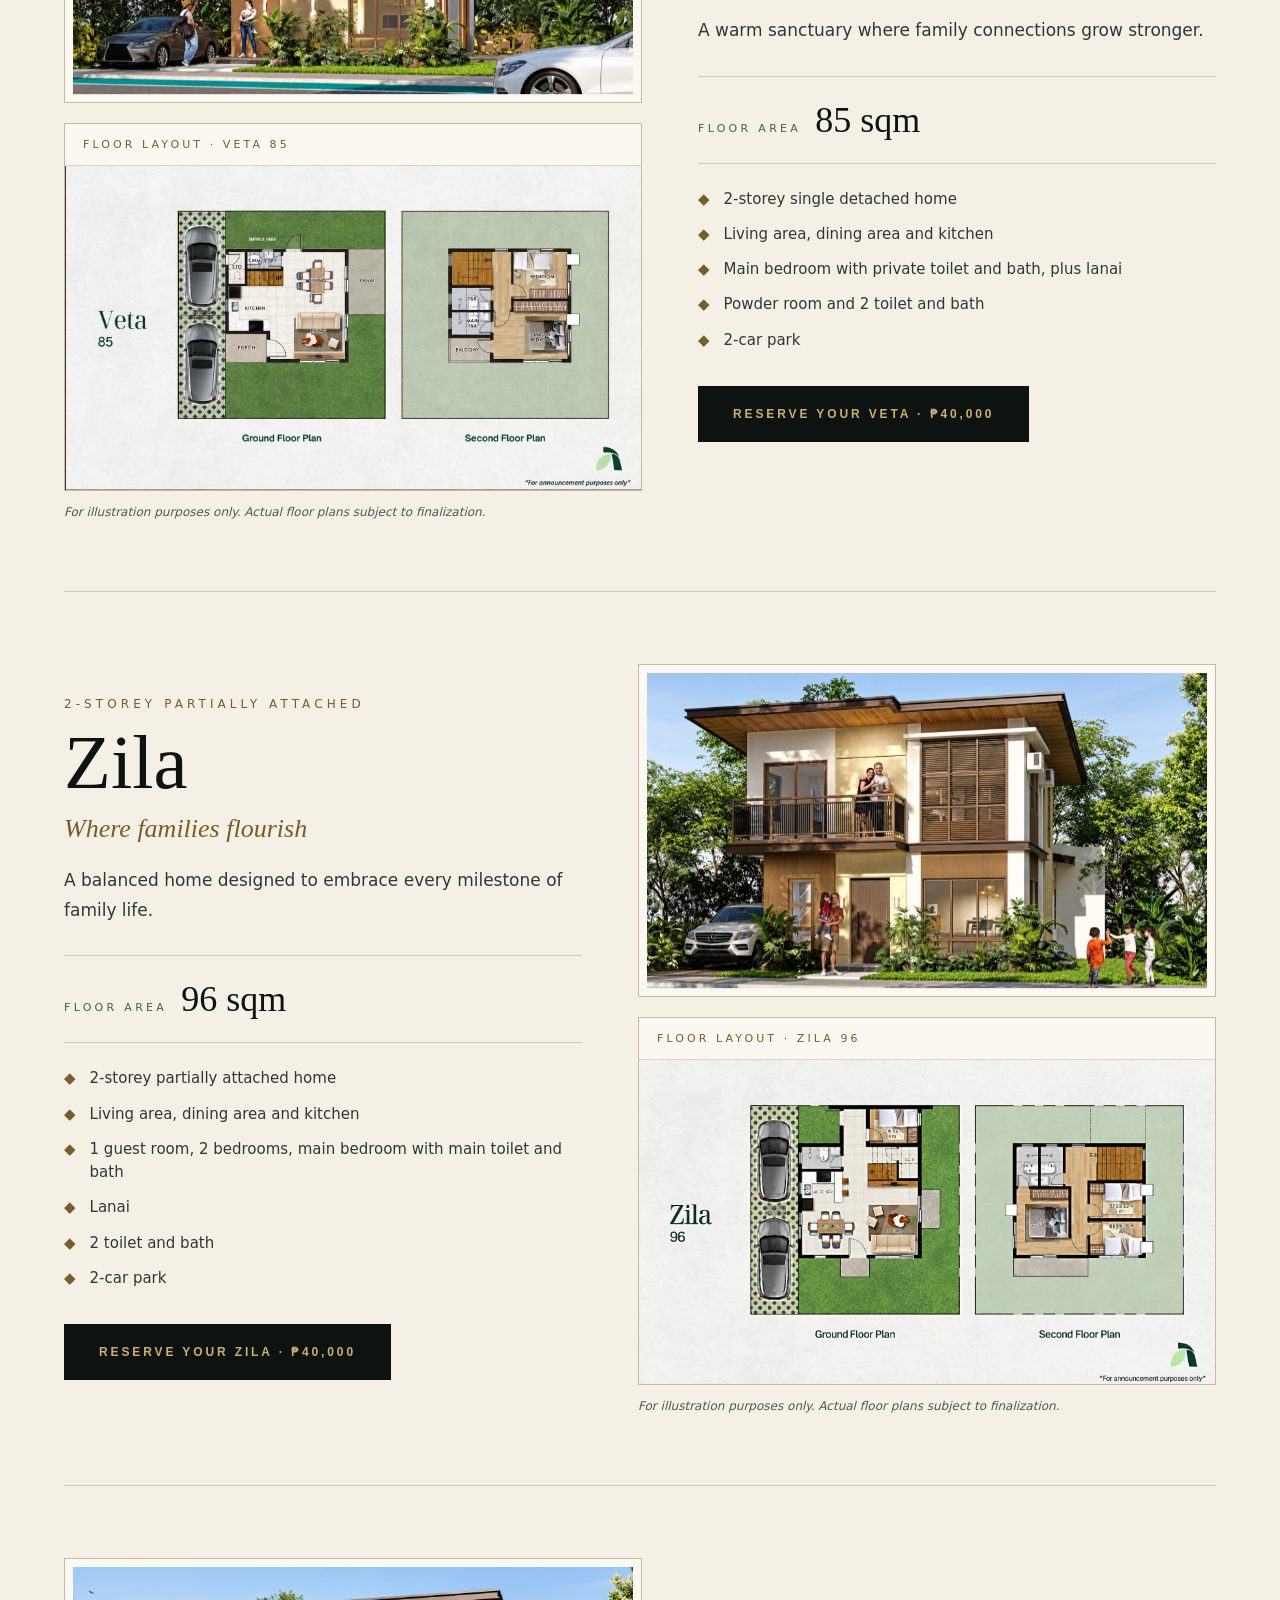
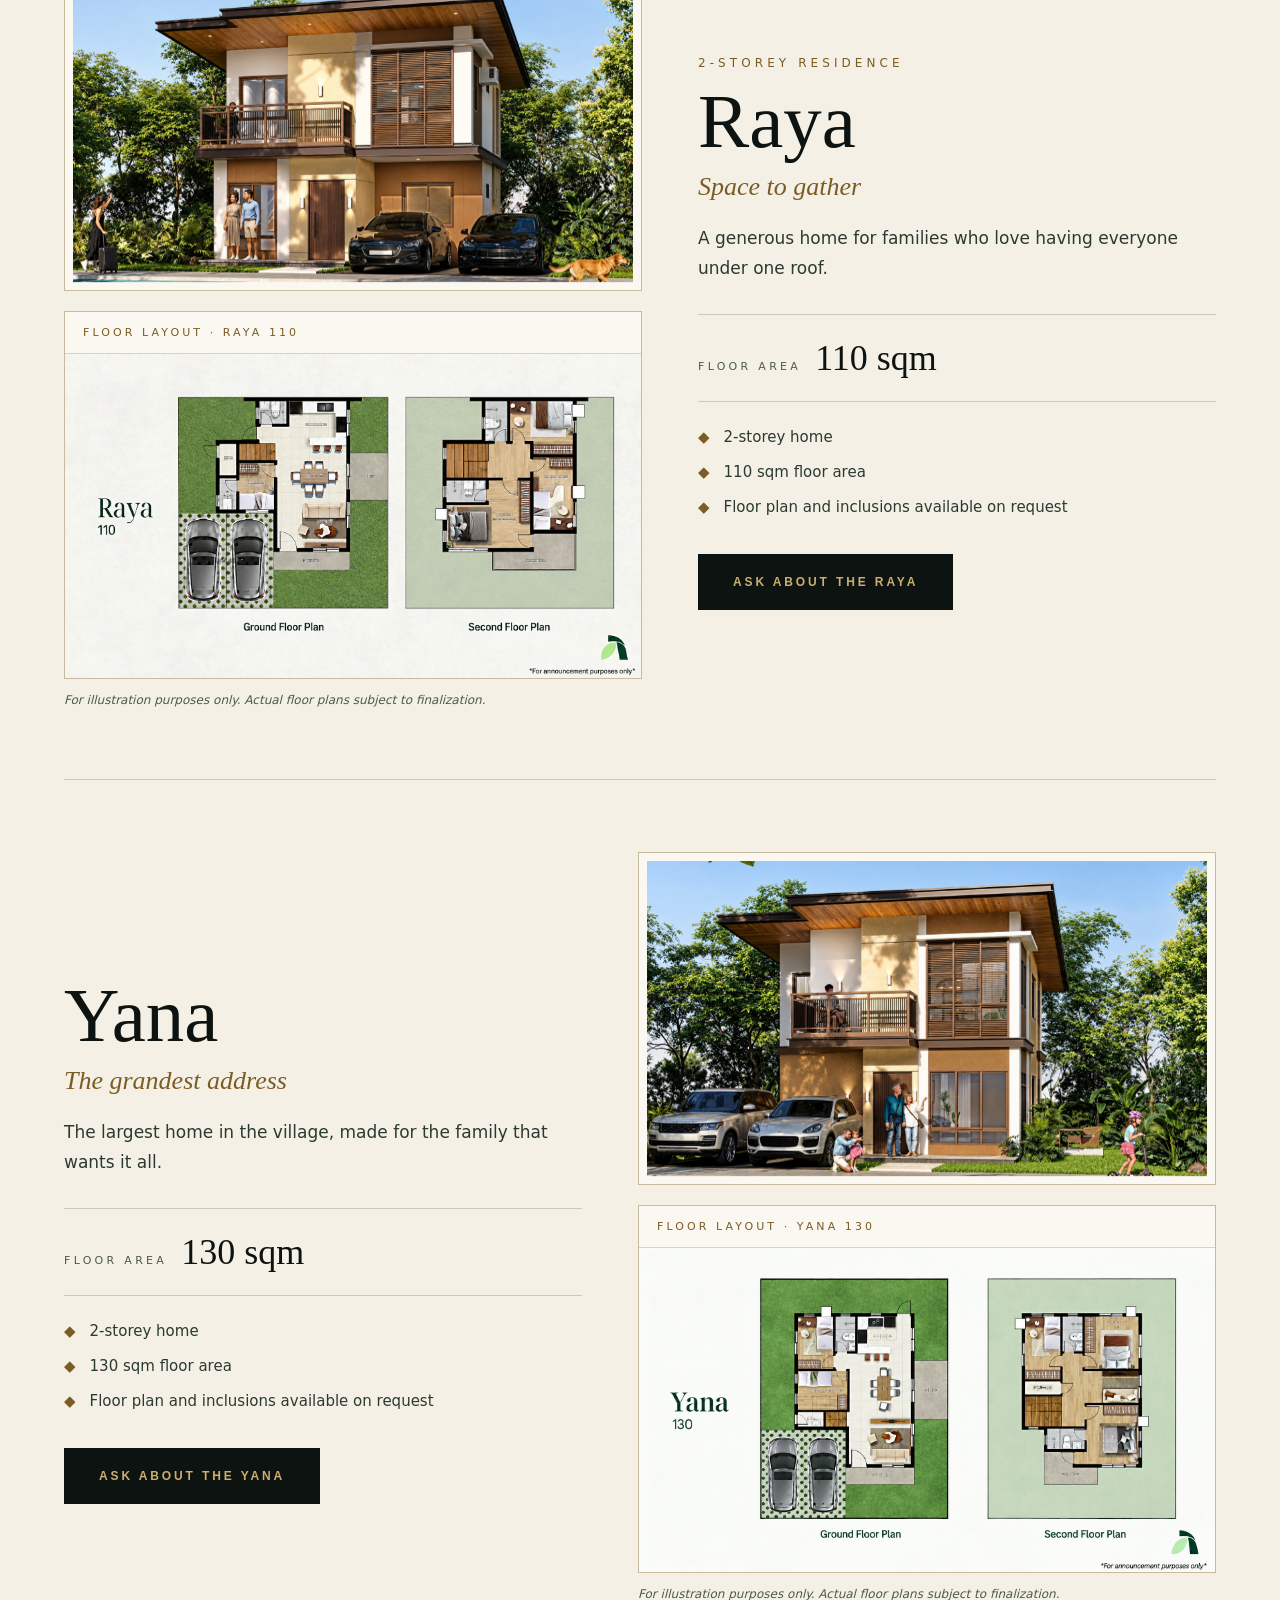
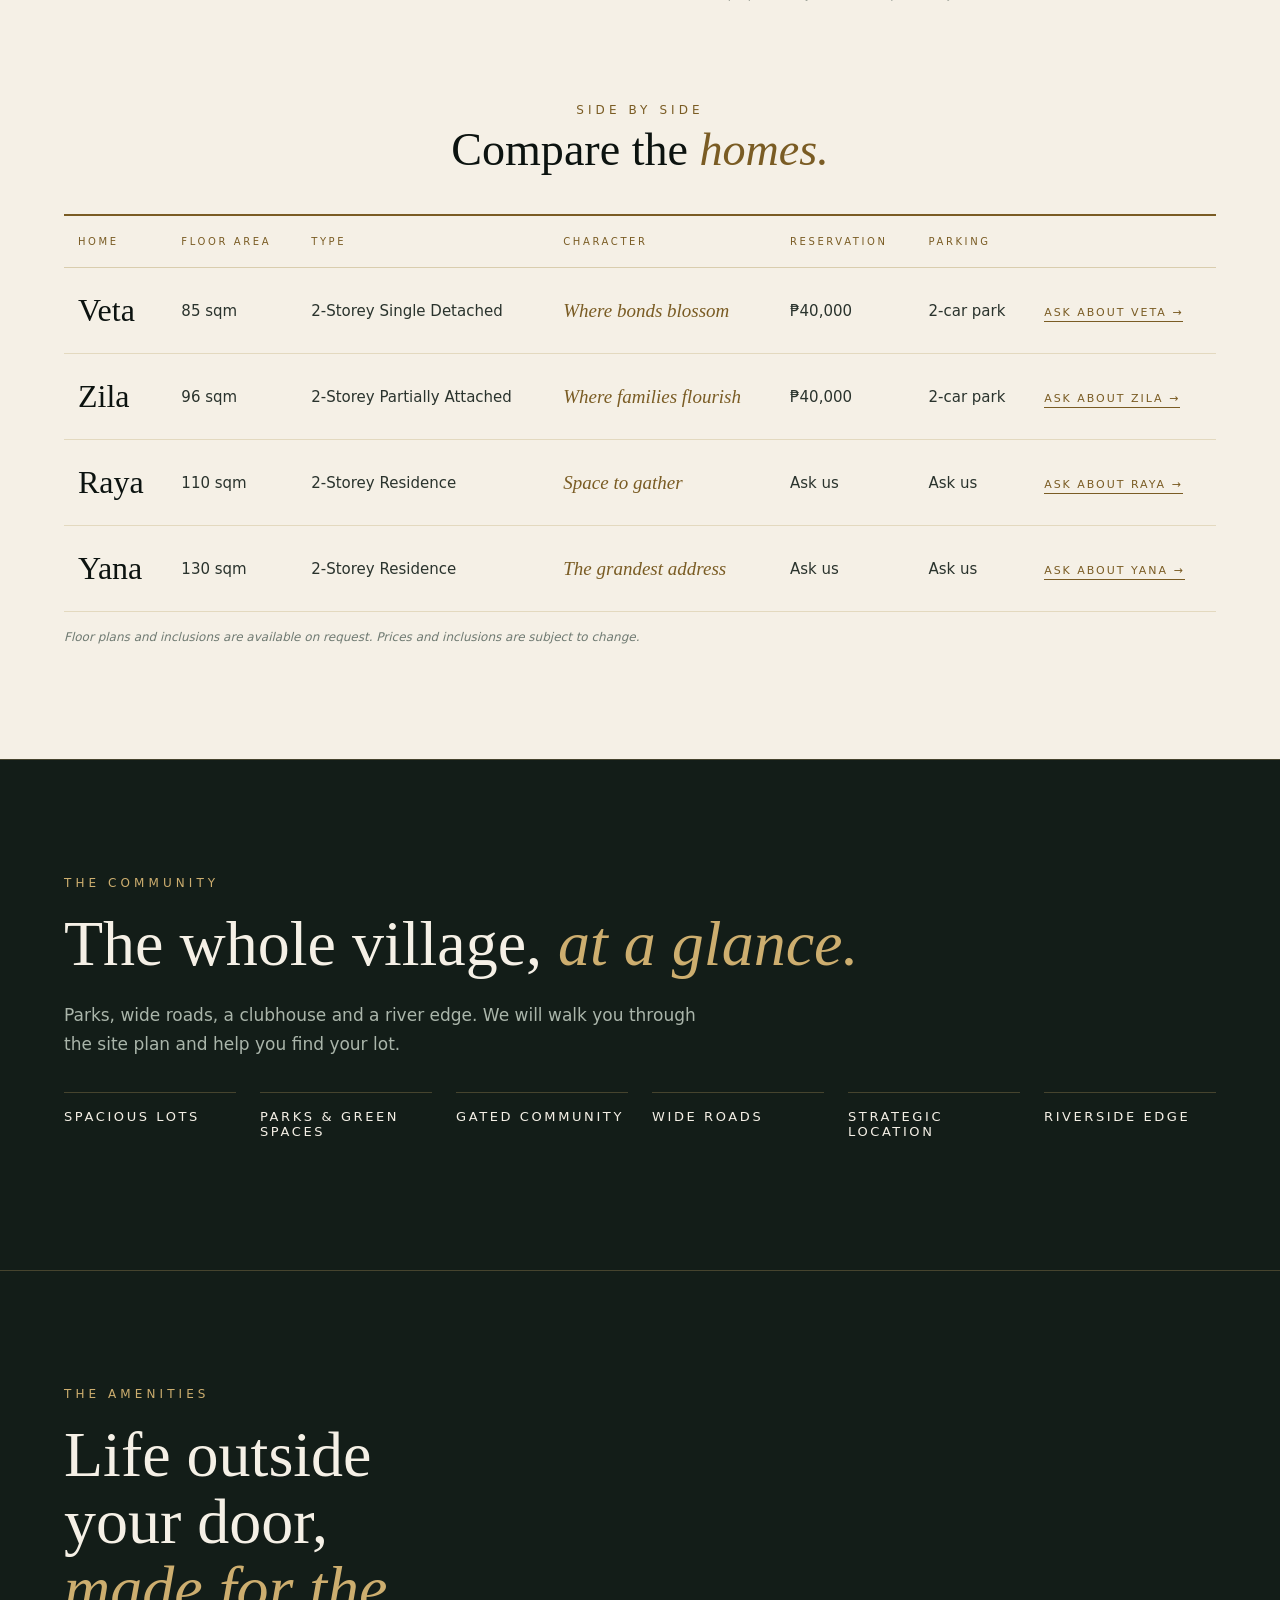
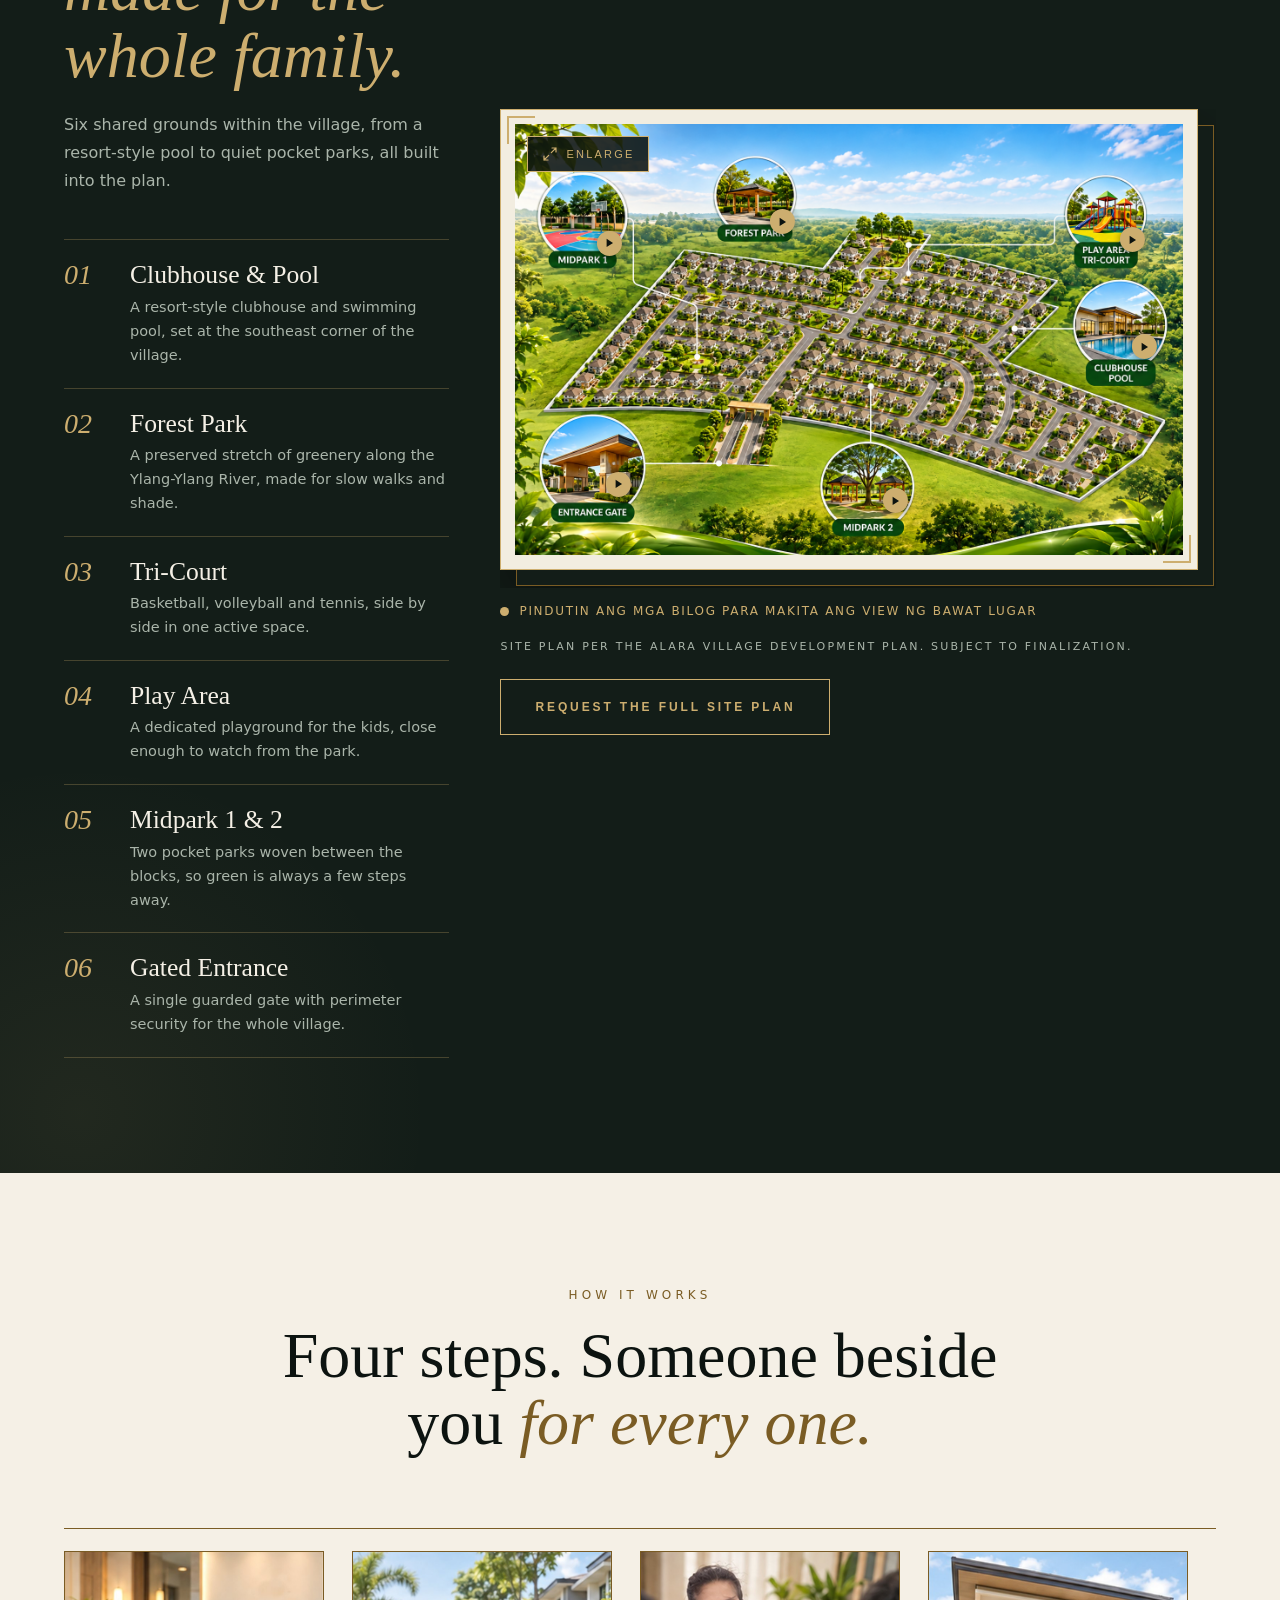
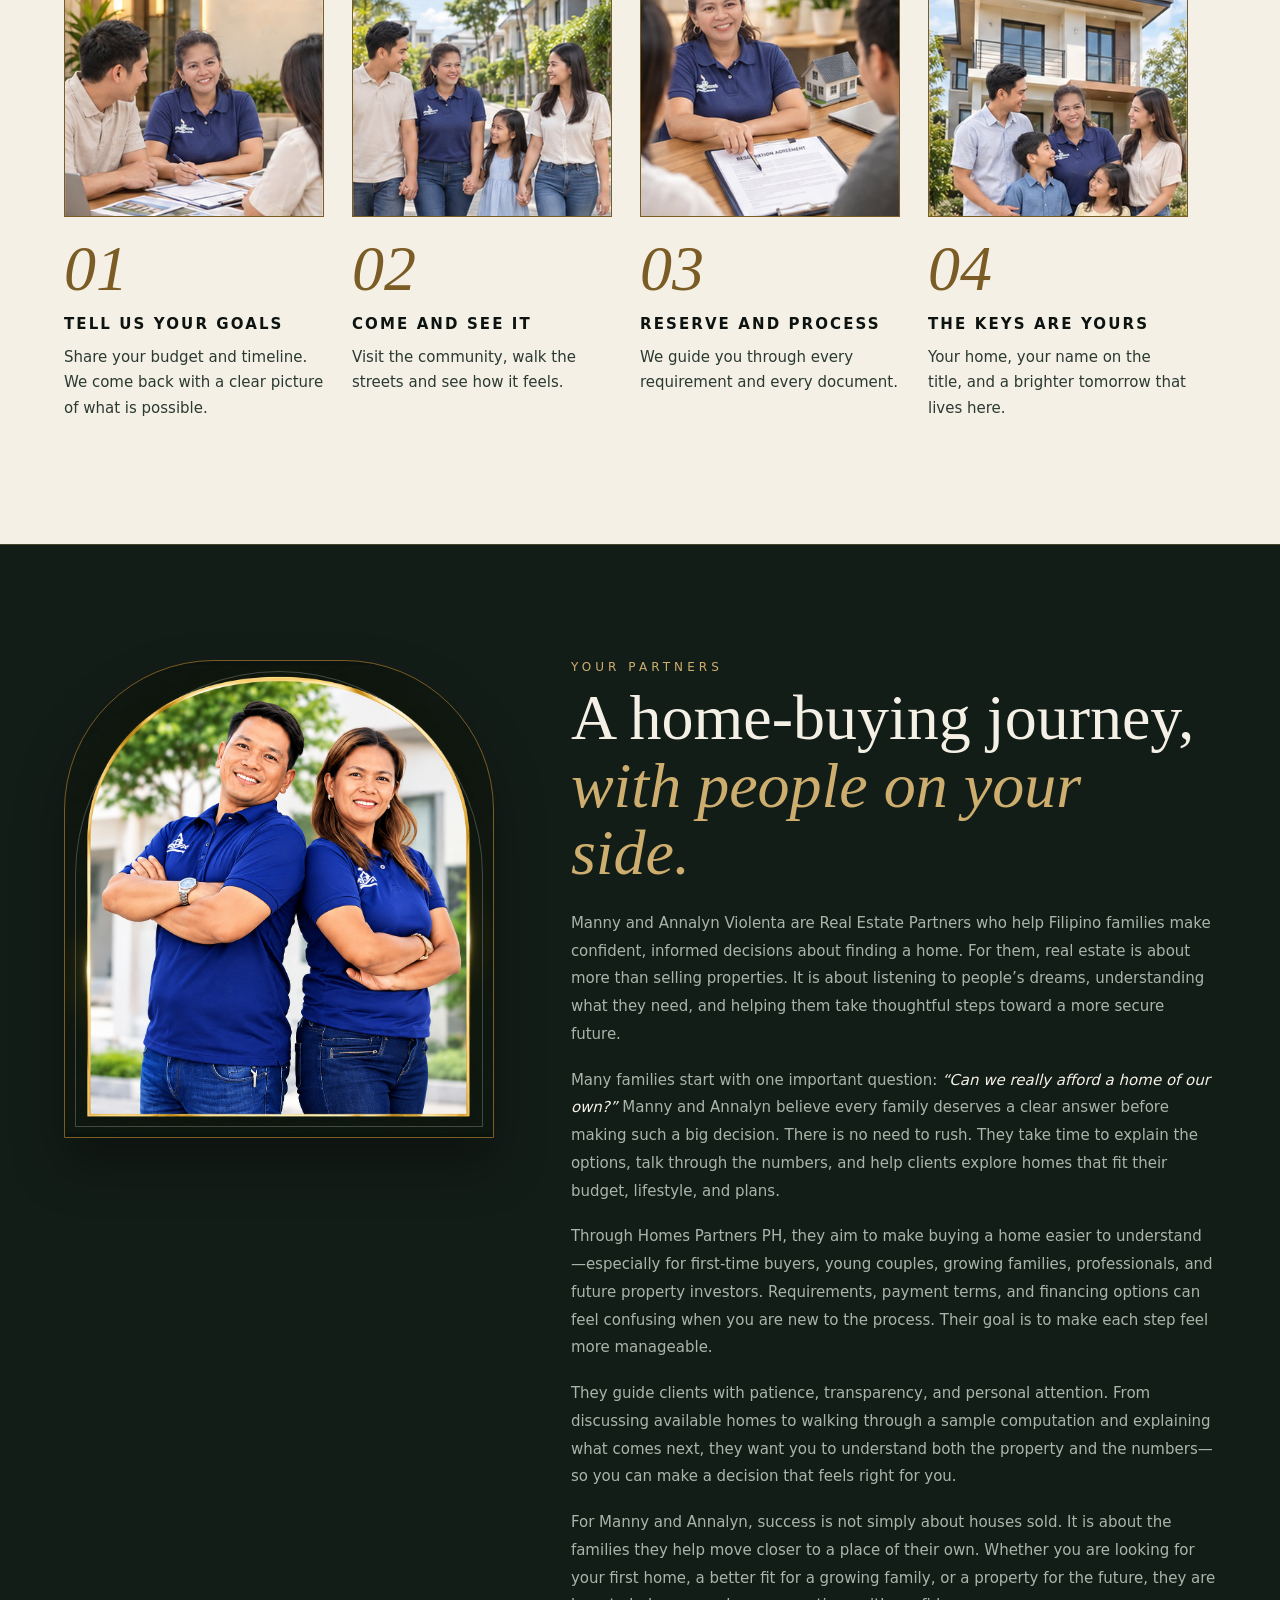
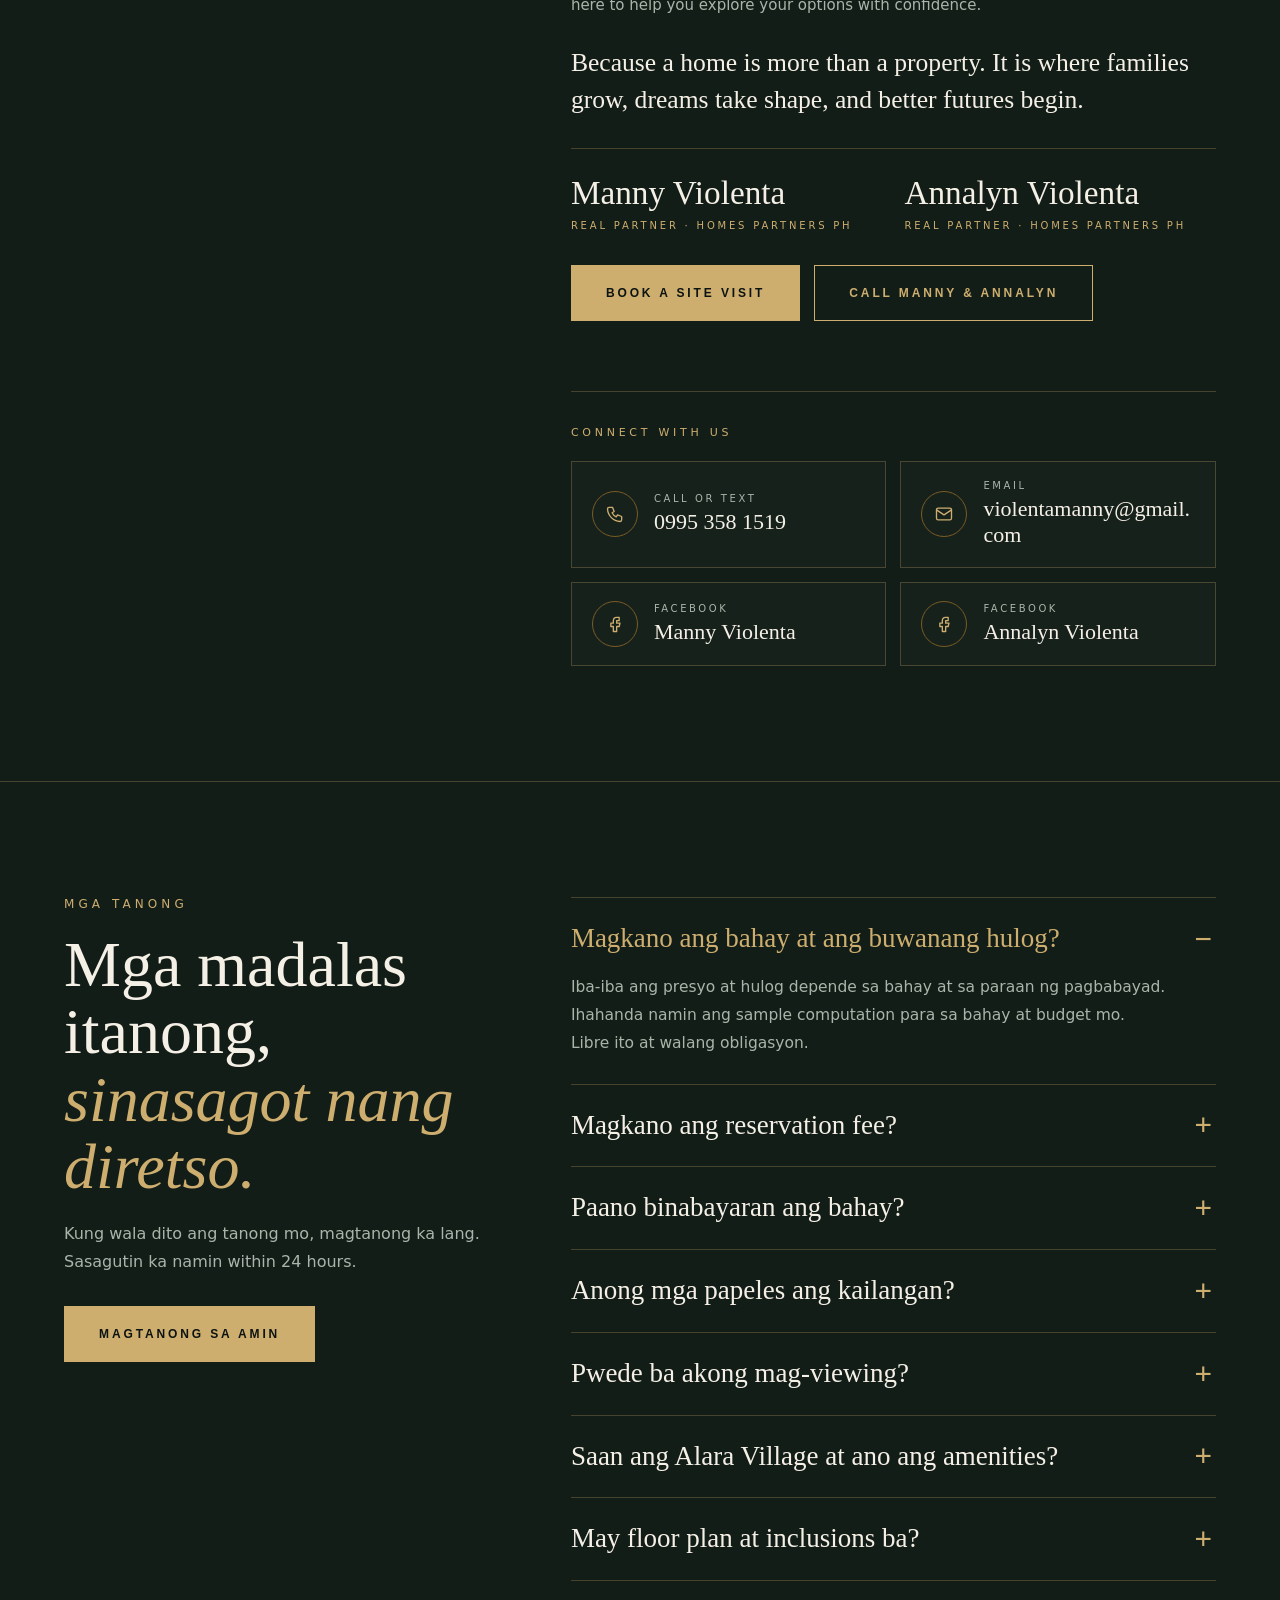
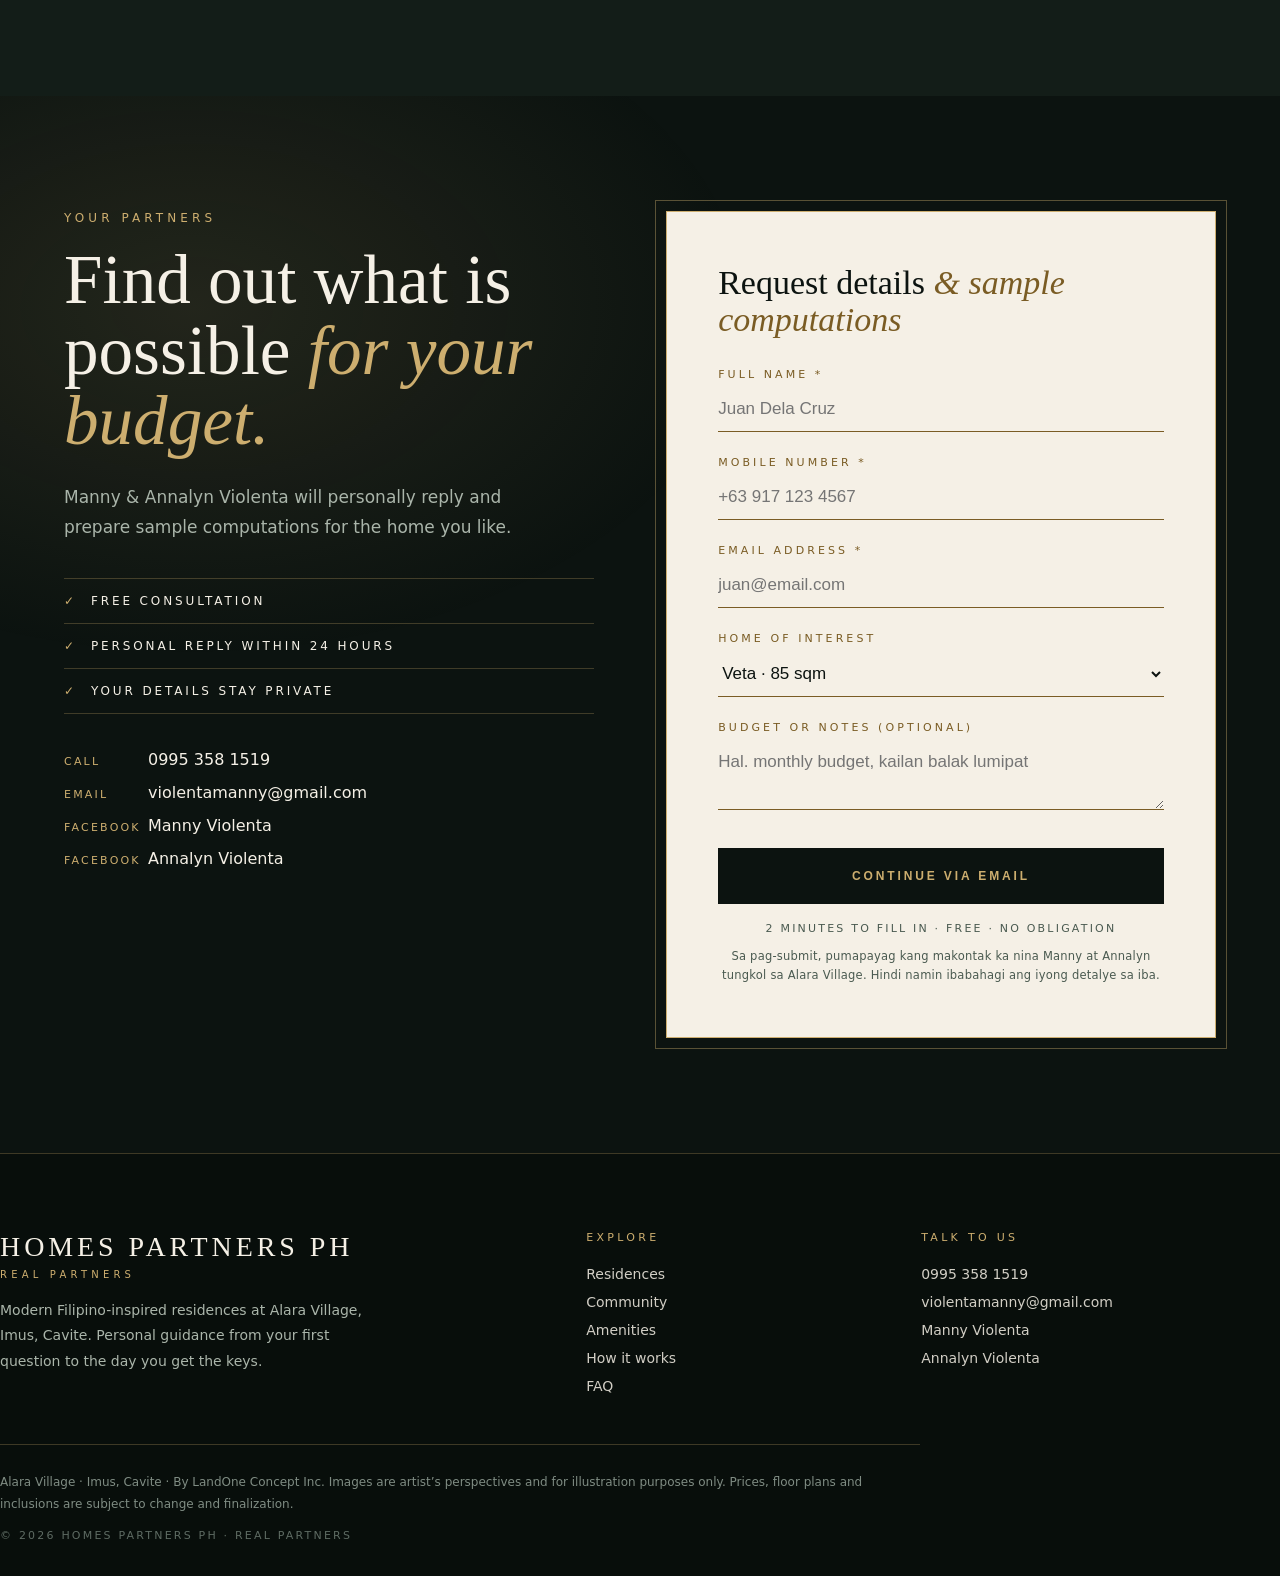
==== commit 7f814df4: "Refine Alara hero CTA for premium tone" ====
--- a/index.html
+++ b/index.html
@@ -53,10 +53,10 @@
       <h1 class="rise" style="animation-delay:.15s">The home you<br>worked for,<br><em>finally yours.</em></h1>
       <p class="lead rise" style="animation-delay:.3s;color:#E3E8E1">Modern Filipino-inspired residences, gated and set beside the river. Let us show you what fits your budget, before you decide anything.</p>
       <div class="cta-row rise" style="animation-delay:.45s">
-        <a class="btn btn-gold" href="#inquire">Request Sample Computation</a>
-        <a class="btn btn-ghost" href="#residences">View Residences</a>
-      </div>
-      <div class="fine rise" style="animation-delay:.6s">100% free · No obligation to buy</div>
+        <a class="btn btn-gold" href="#inquire">Arrange a Private Viewing</a>
+        <a class="btn btn-ghost" href="#residences">Explore the Residences</a>
+      </div>
+      <div class="fine rise" style="animation-delay:.6s">Private viewings by appointment · Personal guidance throughout</div>
     </div>
   </div>
 </section>
--- a/styles.css
+++ b/styles.css
@@ -190,7 +190,7 @@
 @media (prefers-reduced-motion:reduce){html{scroll-behavior:auto}.btn{transition:none}}
 
 .hbg{position:absolute;inset:0;overflow:hidden}
-.himg{position:absolute;top:0;bottom:0;right:0;left:38%;background-image:url("/assets/alara-hero-background.jpg");background-size:cover;background-position:center;filter:saturate(1.08) contrast(1.04);transform-origin:62% 60%;animation:kb 28s ease-in-out infinite alternate;will-change:transform}
+.himg{position:absolute;top:0;bottom:0;right:0;left:38%;background-image:url("/assets/alara-hero-enhanced.png");background-size:cover;background-position:center;filter:saturate(1.08) contrast(1.04);transform-origin:62% 60%;animation:kb 28s ease-in-out infinite alternate;will-change:transform}
 .hsun{position:absolute;left:74%;top:60%;width:46%;aspect-ratio:1;transform:translate(-50%,-50%);background:radial-gradient(circle,rgba(255,214,140,.55),rgba(255,190,100,.18) 40%,transparent 70%);mix-blend-mode:screen;animation:pulse 7s ease-in-out infinite alternate}
 .hshade{position:absolute;inset:0;background:linear-gradient(90deg,#0C1310 0%,#0C1310 38%,rgba(12,19,16,.62) 47%,rgba(12,19,16,.14) 64%,rgba(12,19,16,0) 100%),linear-gradient(0deg,#0C1310 0%,rgba(12,19,16,0) 16%),linear-gradient(180deg,rgba(12,19,16,.4) 0%,rgba(12,19,16,0) 16%)}
 .hp{position:absolute;width:4px;height:4px;border-radius:50%;background:#F3D9A0;box-shadow:0 0 8px 2px rgba(243,217,160,.7);opacity:0;animation:rise 12s linear infinite}
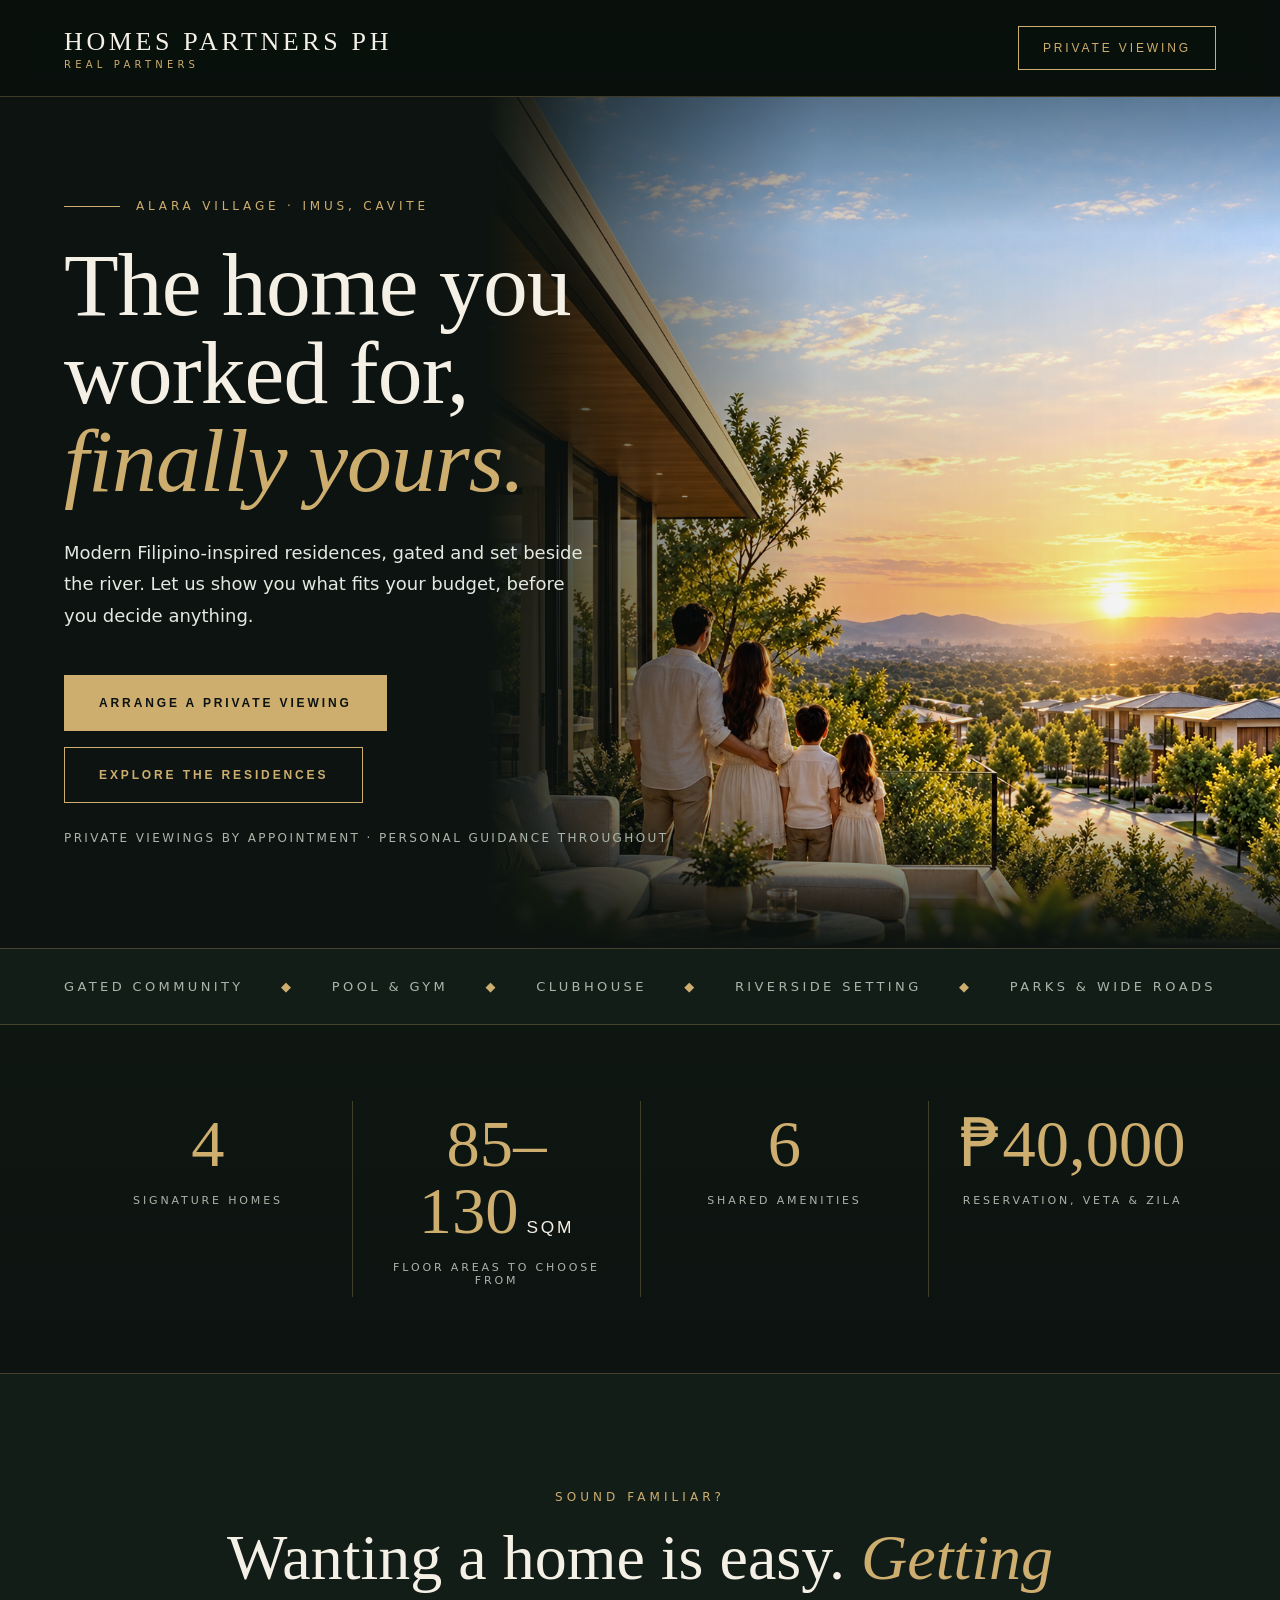
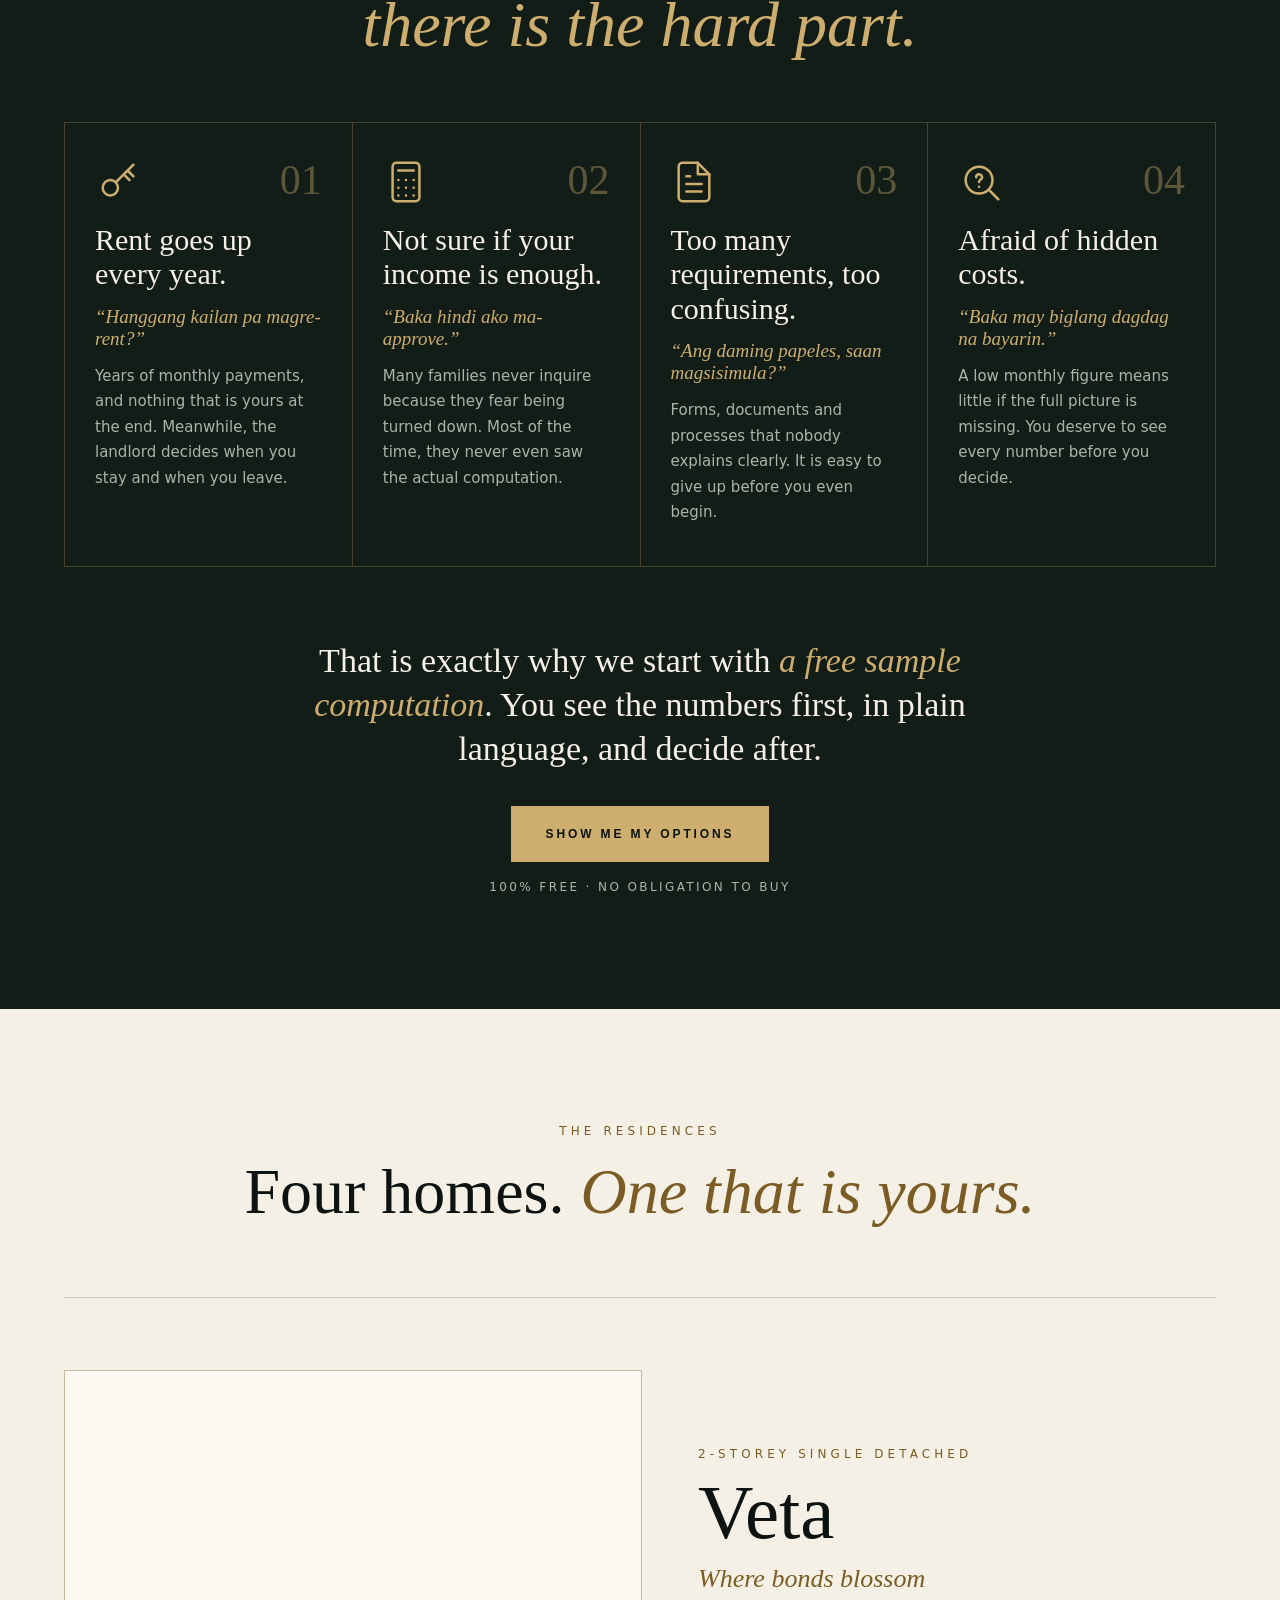
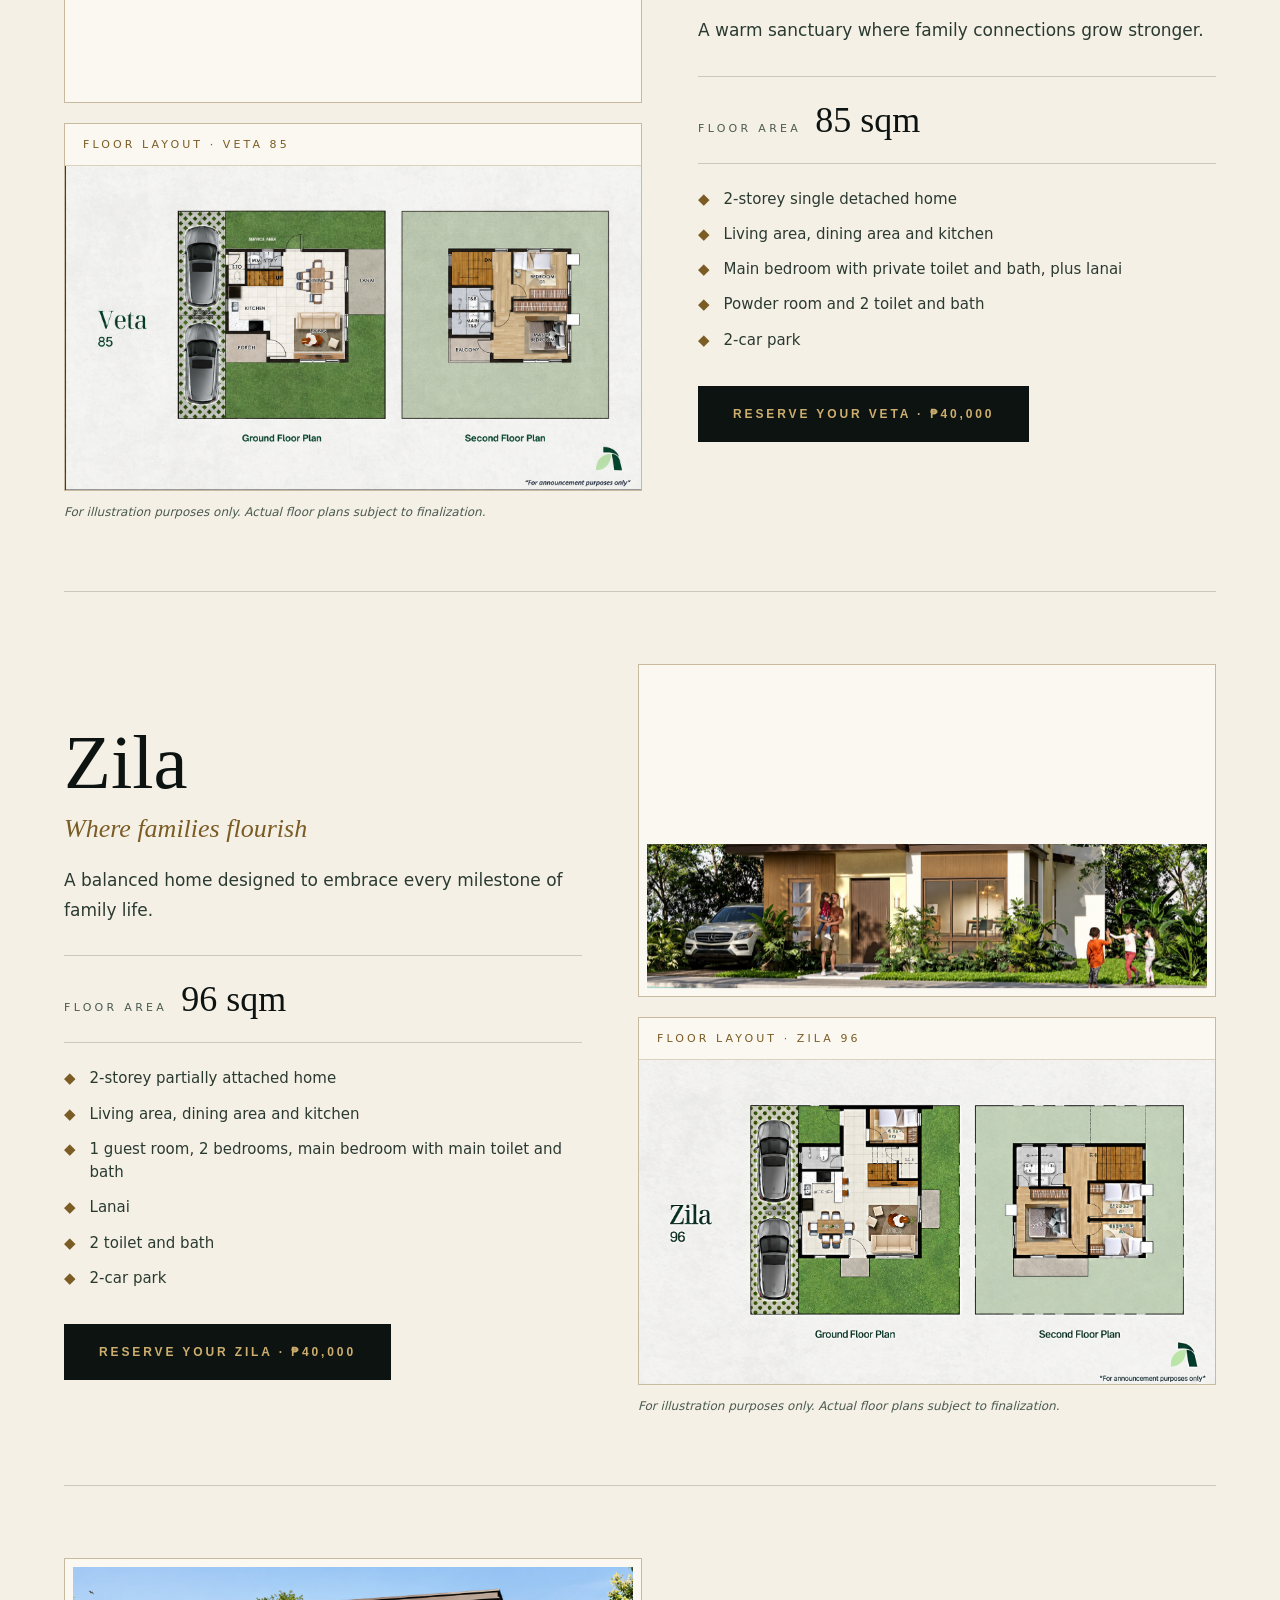
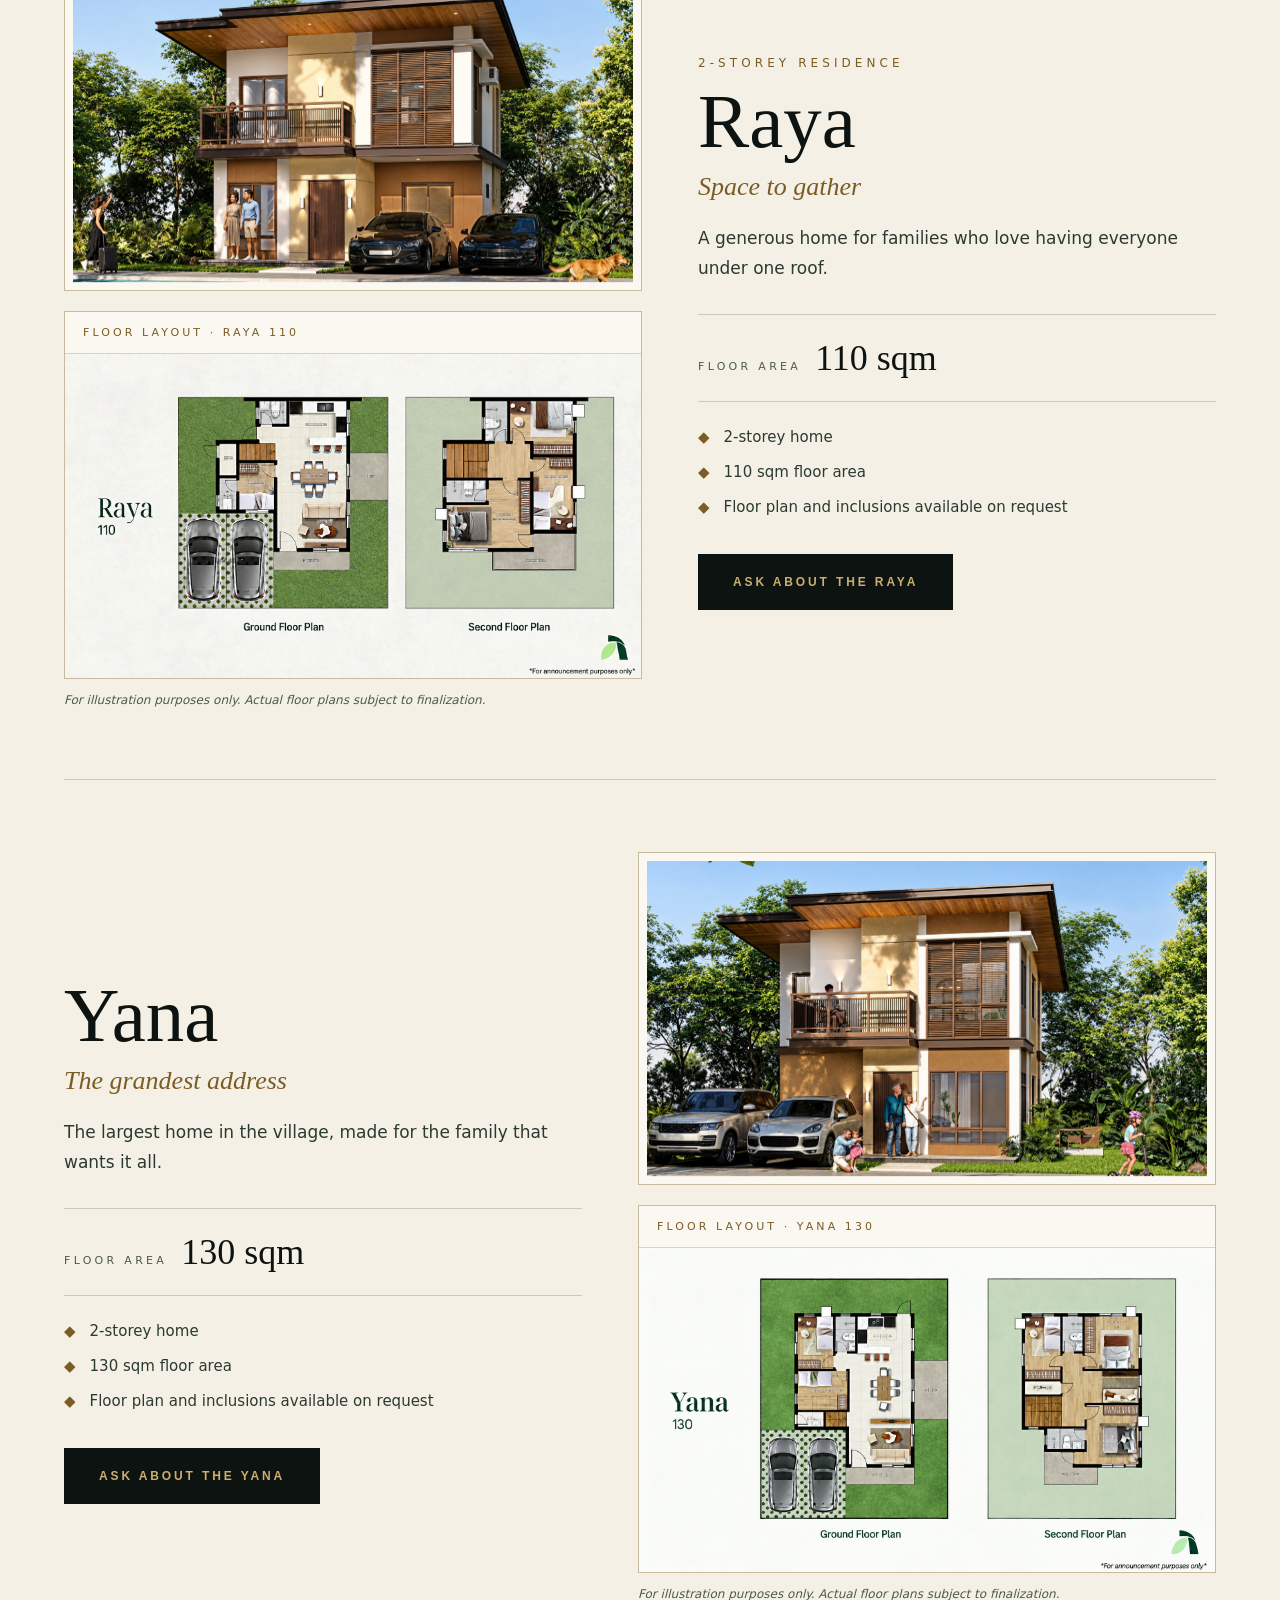
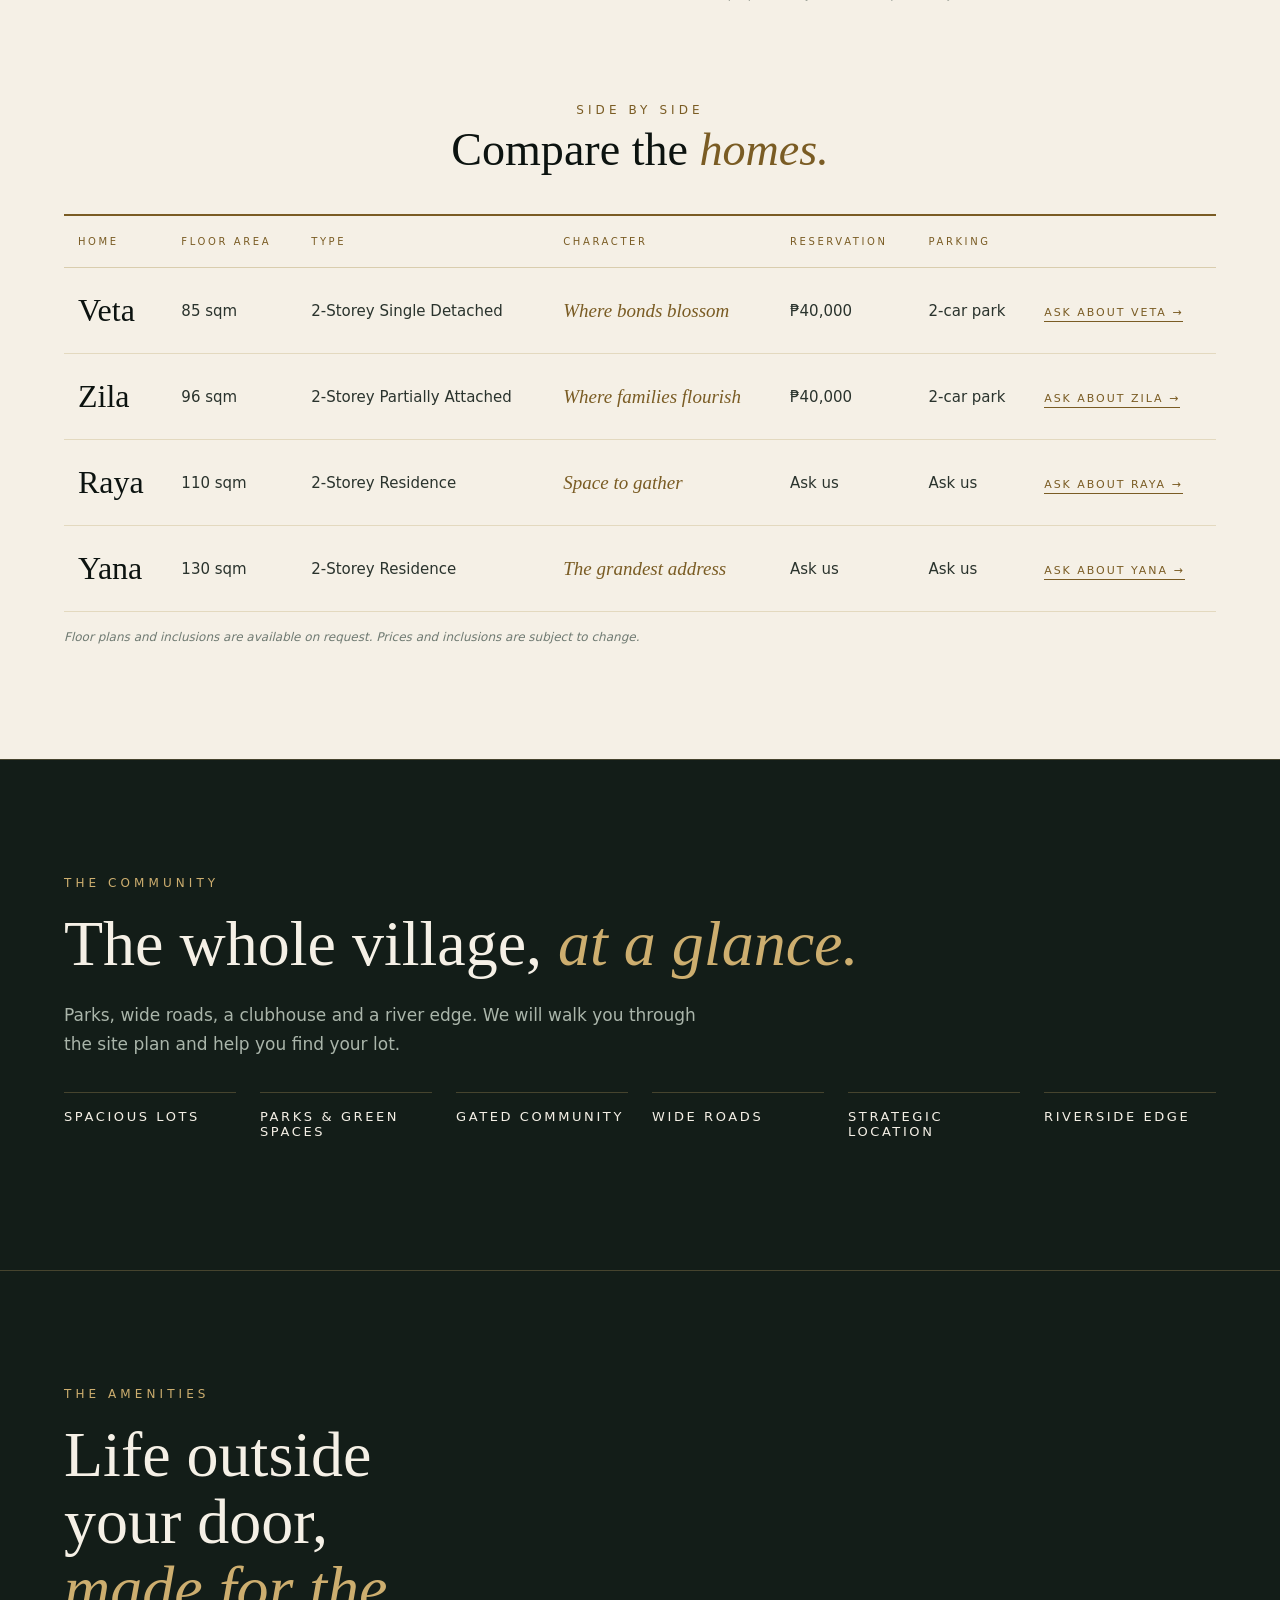
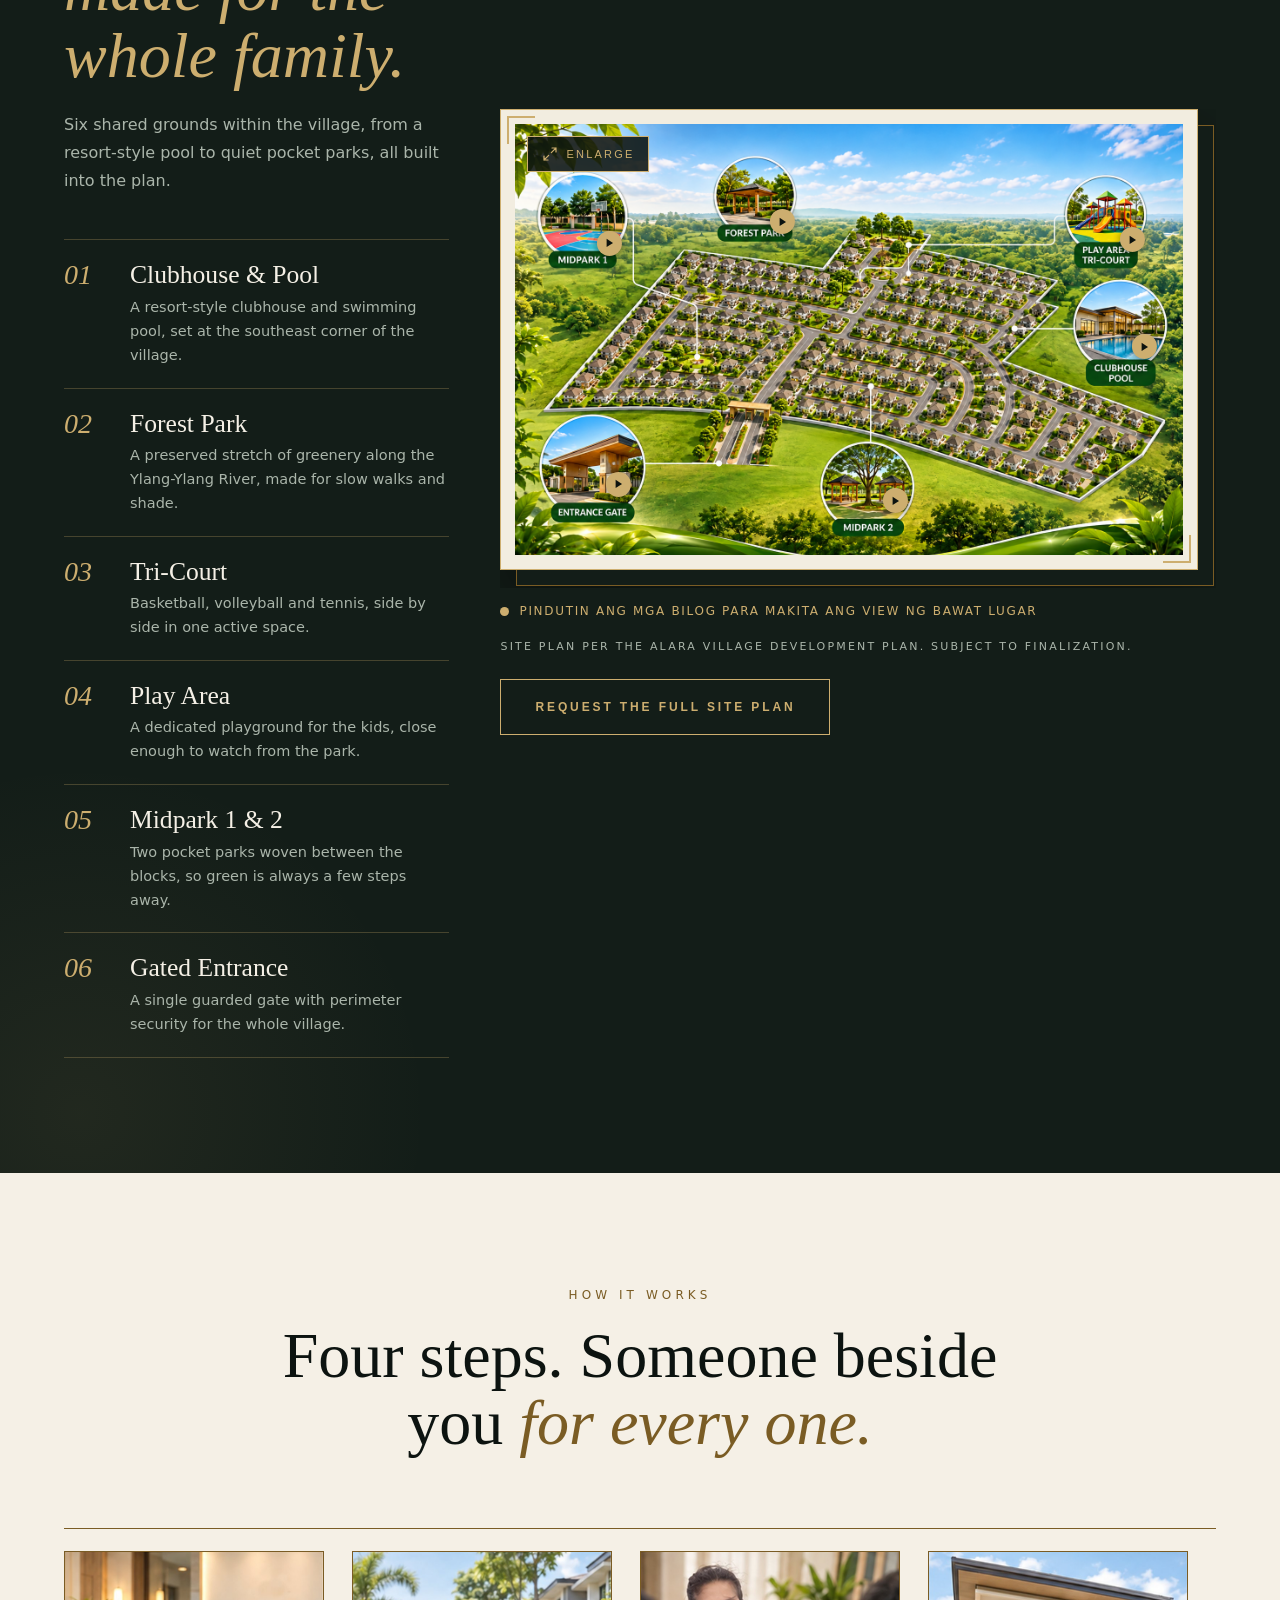
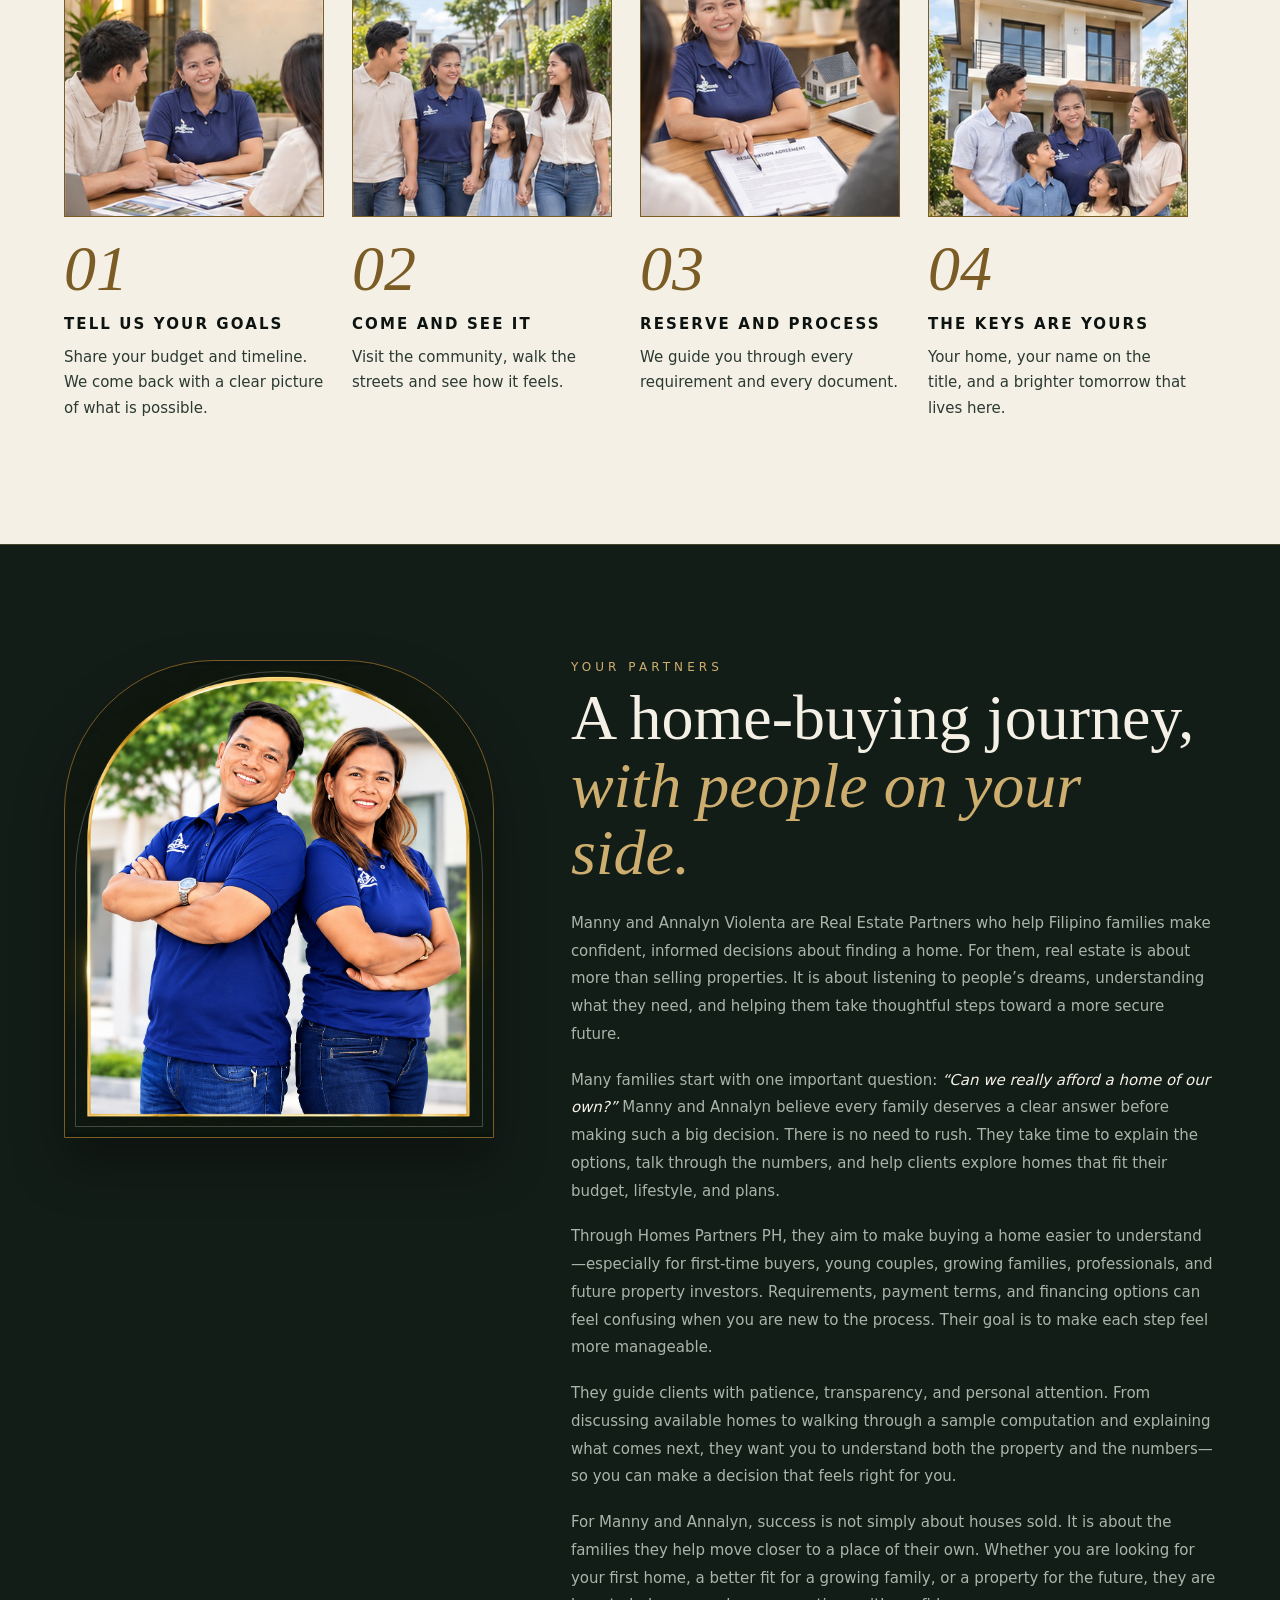
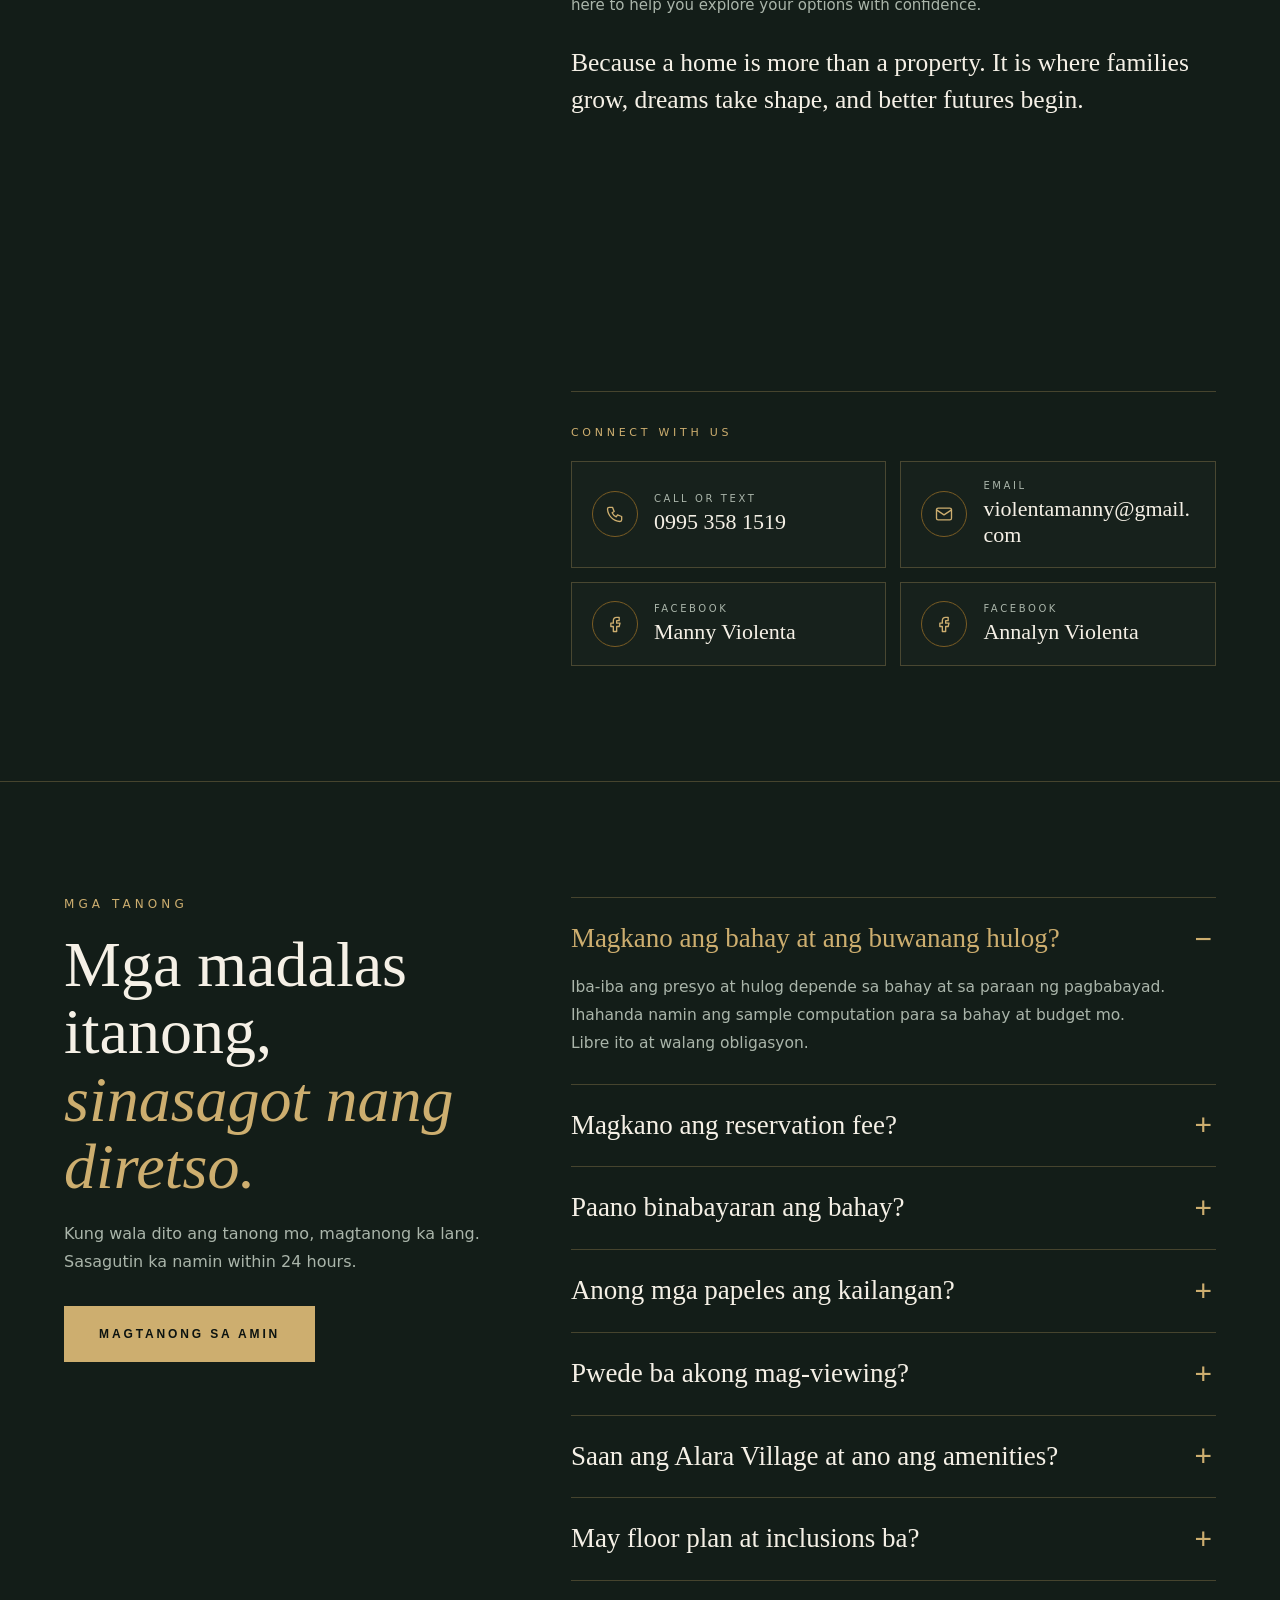
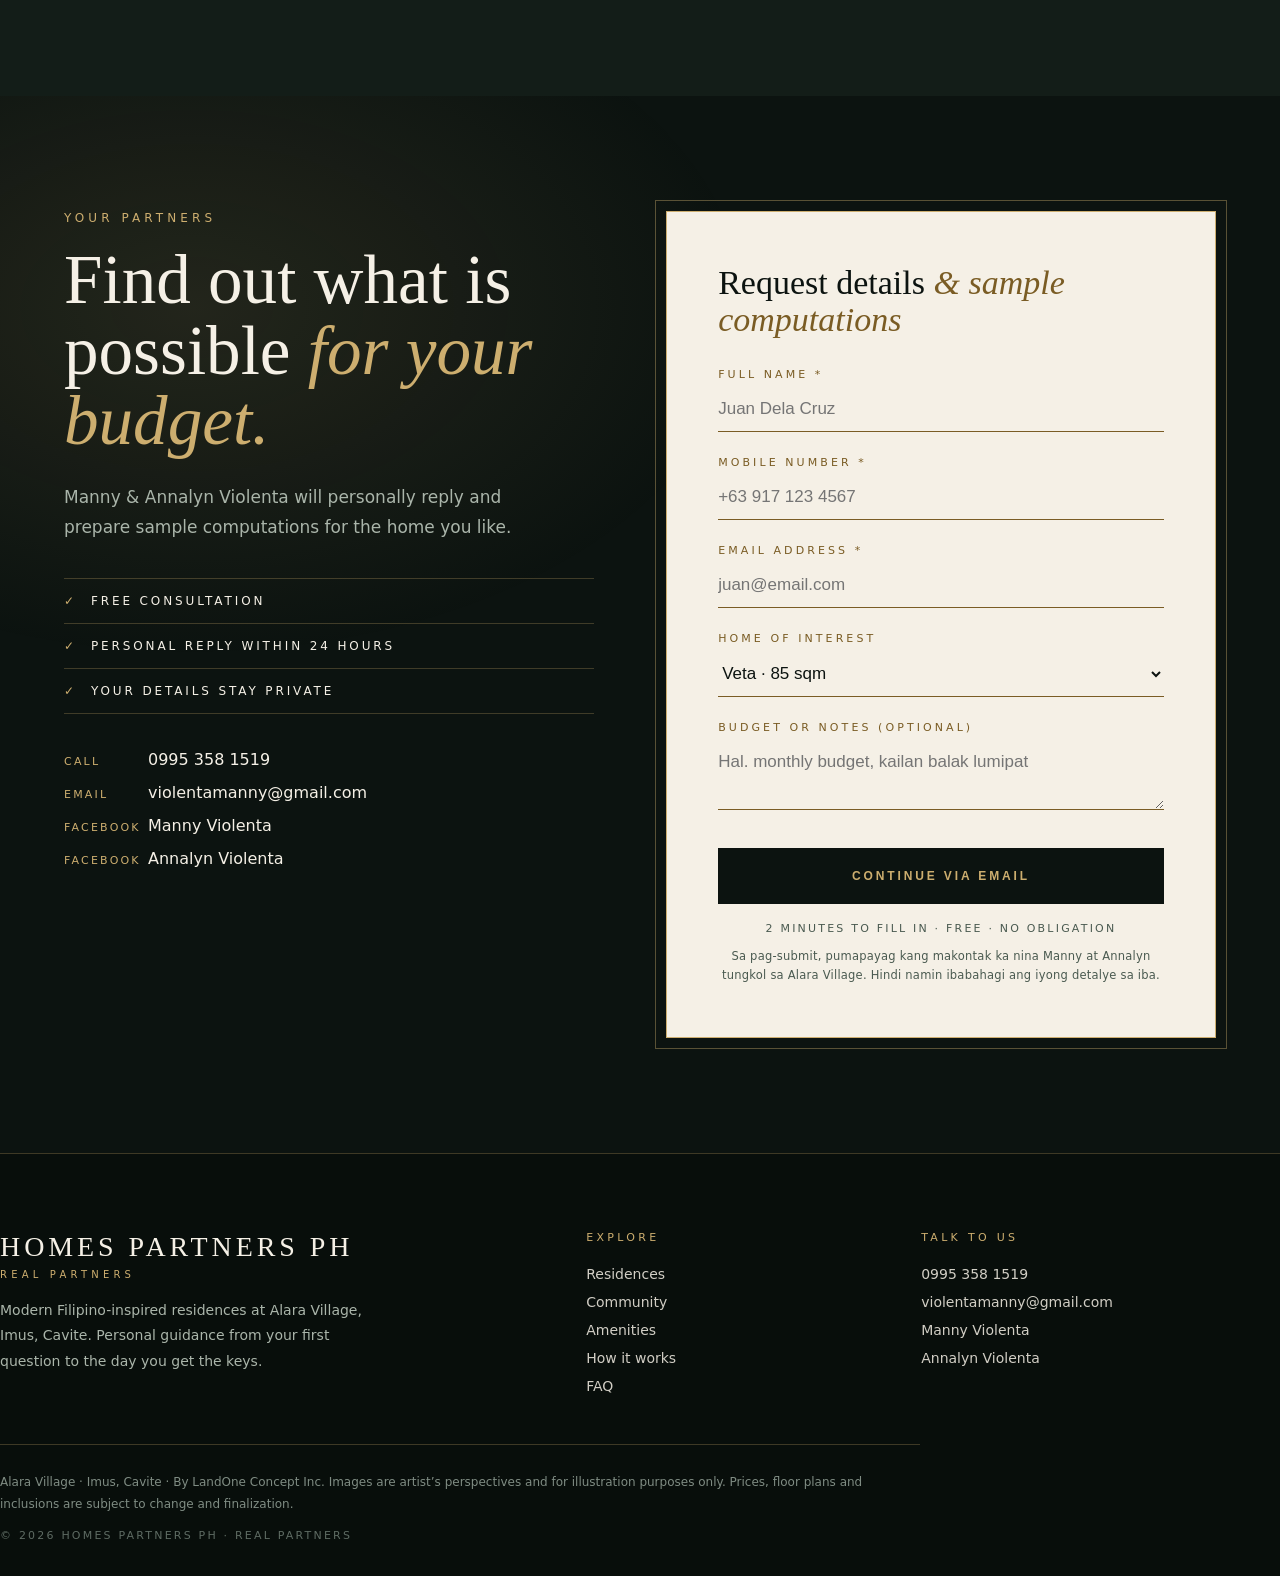
==== commit 6bde7676: "Simplify Alara header navigation" ====
--- a/index.html
+++ b/index.html
@@ -33,10 +33,6 @@
 <header>
   <a class="brand" href="#top"><b>HOMES PARTNERS PH</b><span>Real Partners</span></a>
   <nav>
-    <a href="#residences">Residences</a>
-    <a href="#community">Community</a>
-    <a href="#process">Process</a>
-    <a href="#faq">FAQ</a>
     <a class="btn btn-ghost" href="#inquire">Private Viewing</a>
   </nav>
 </header>
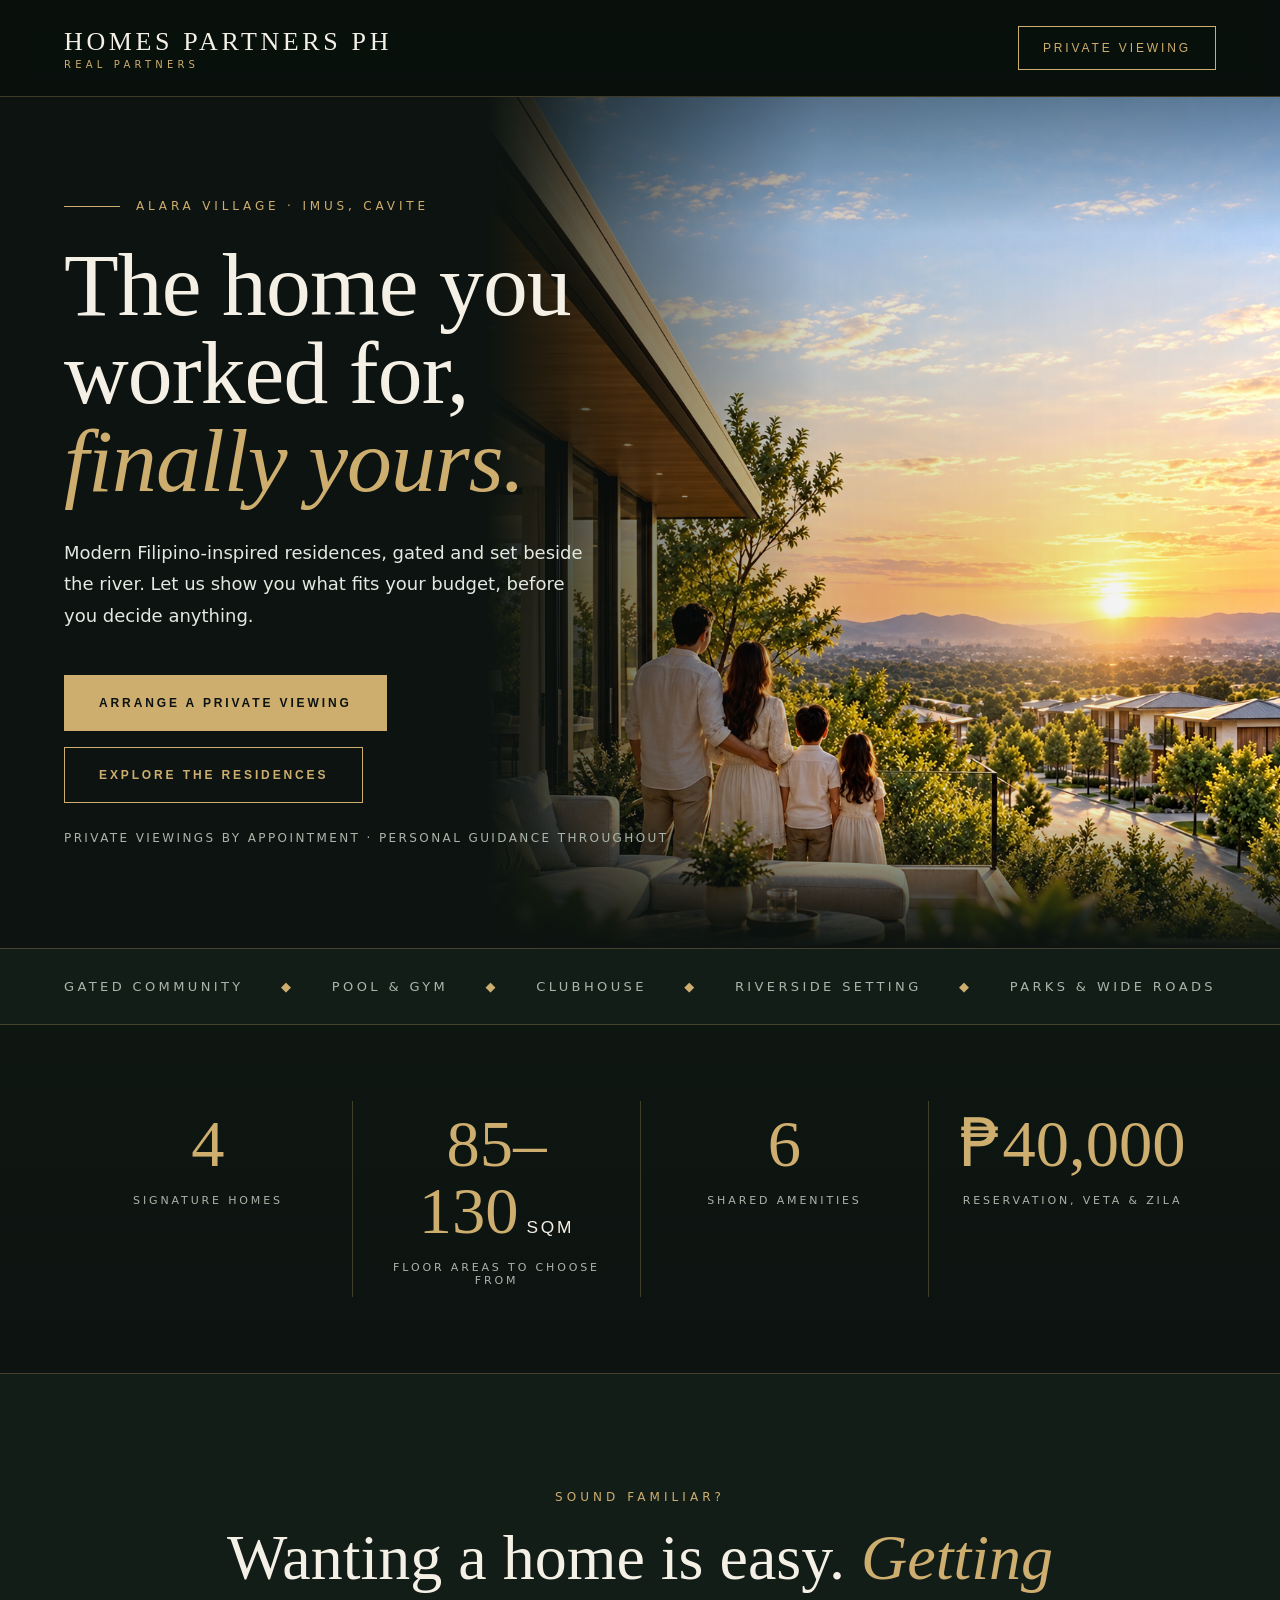
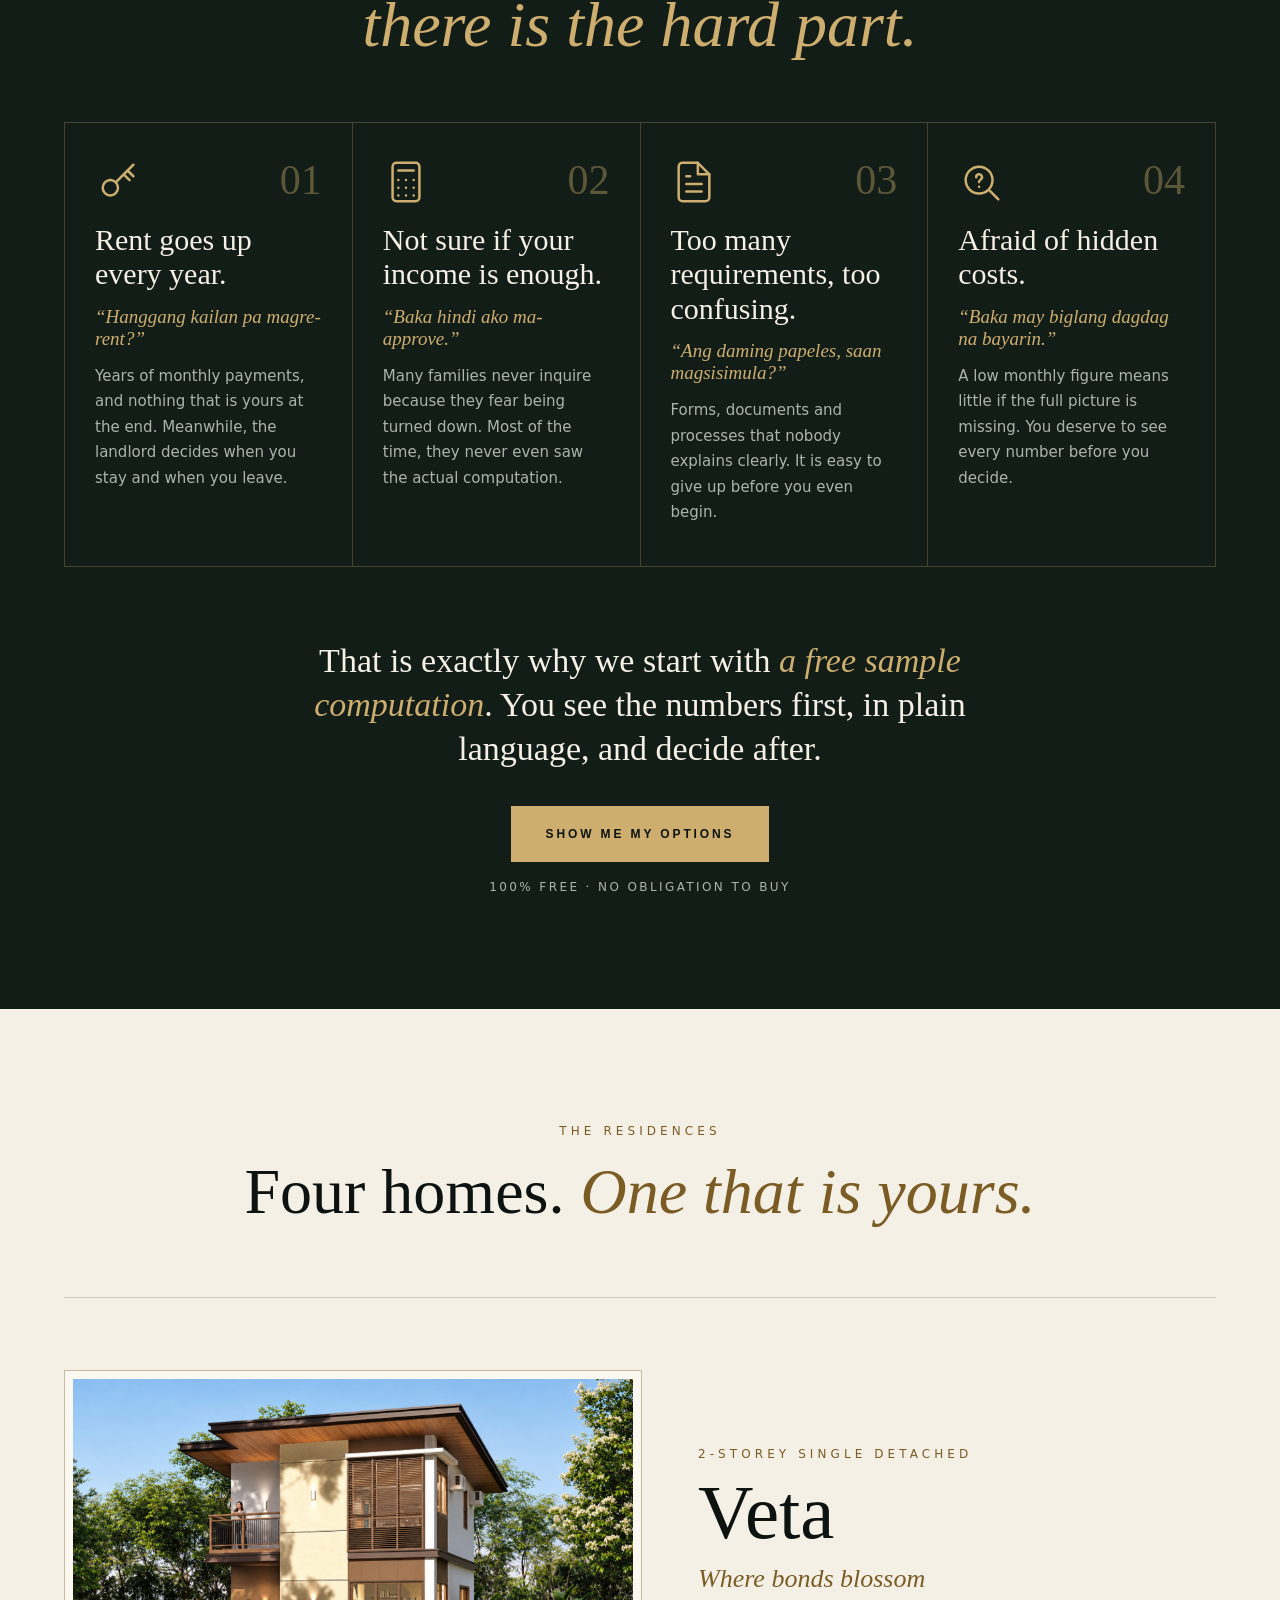
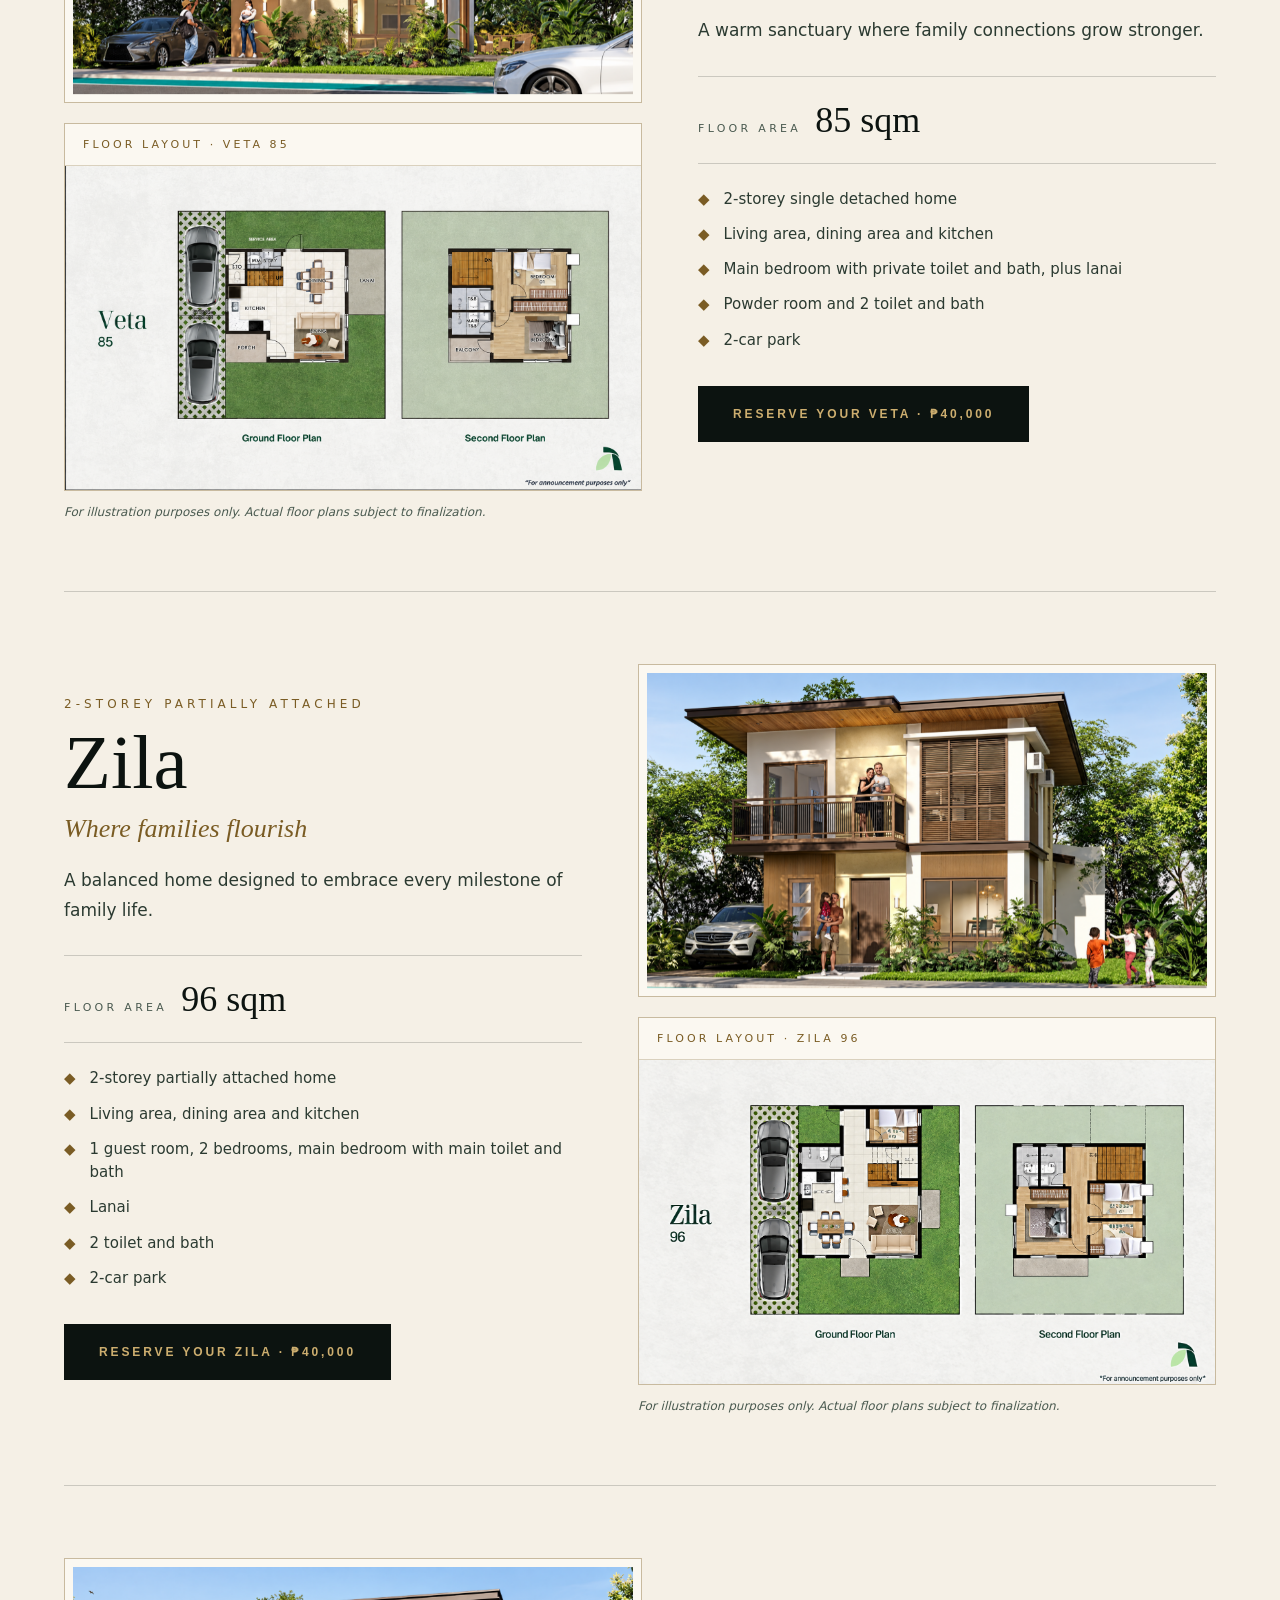
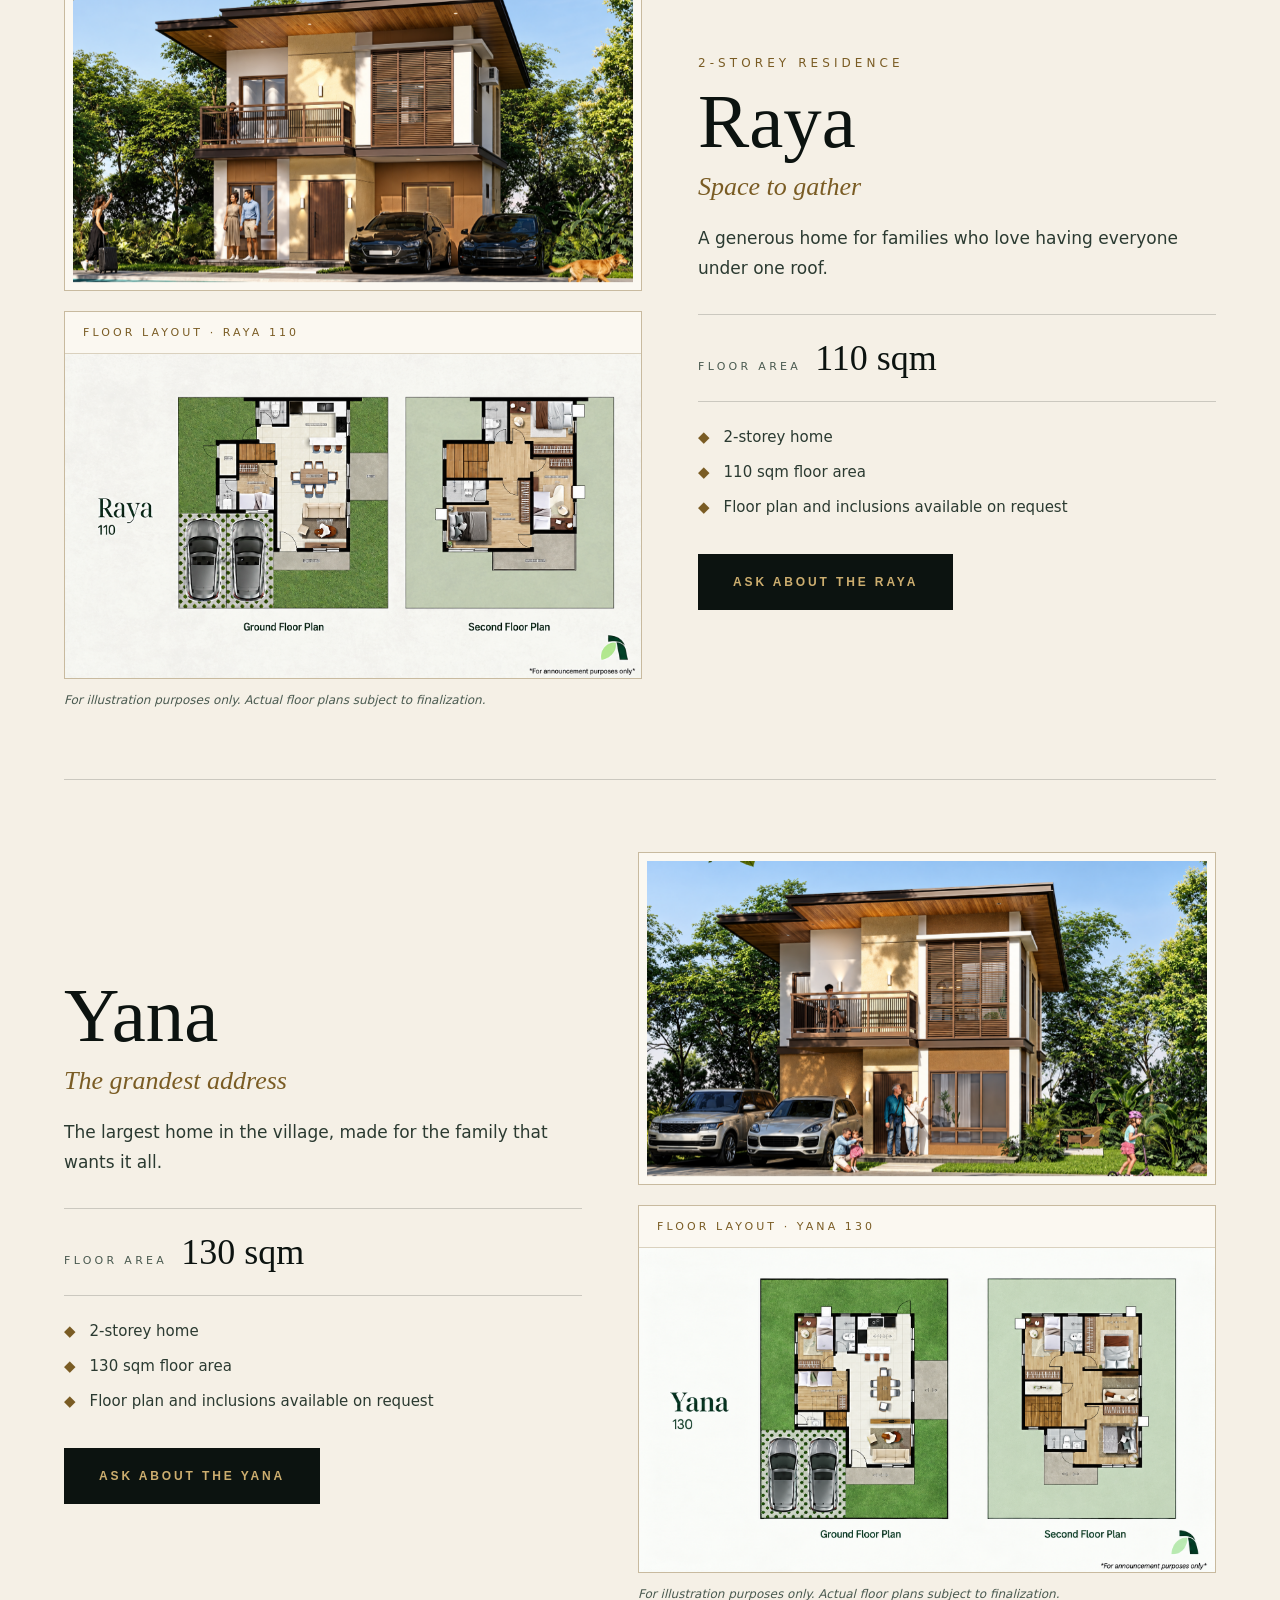
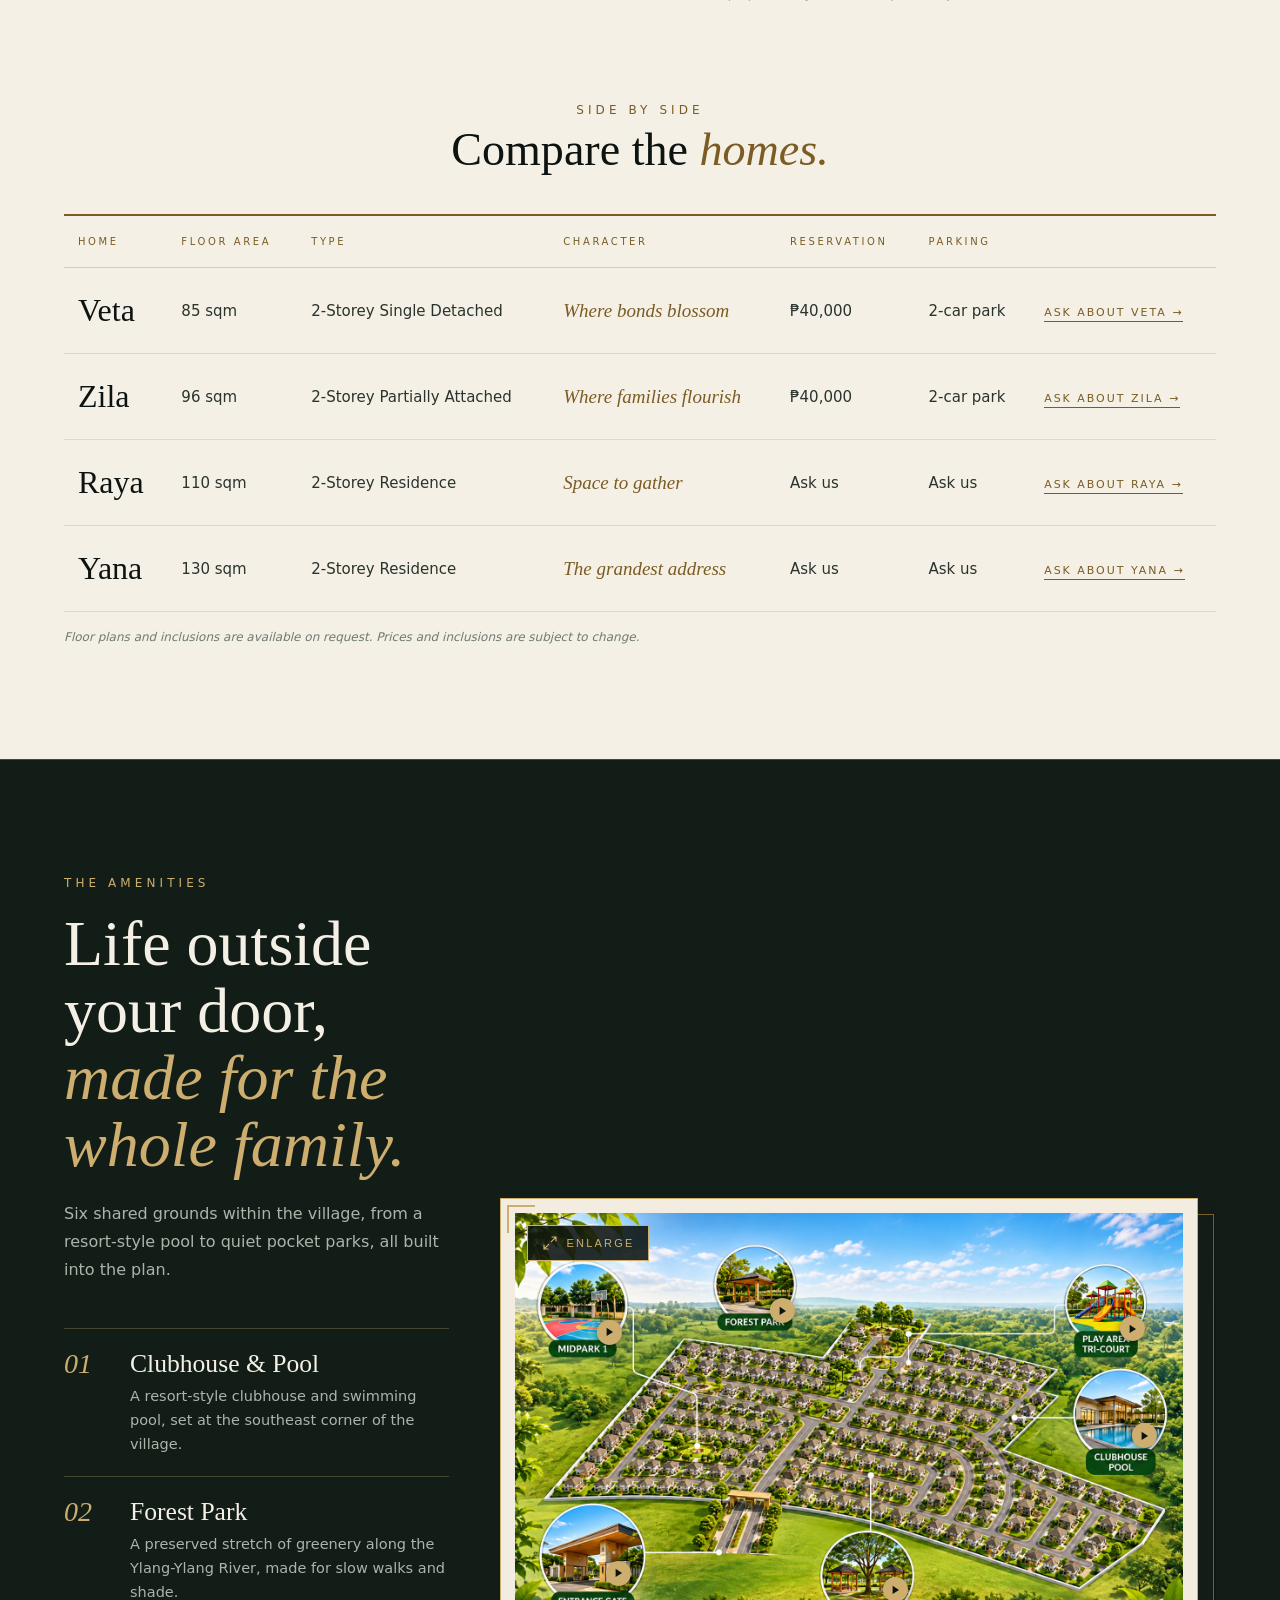
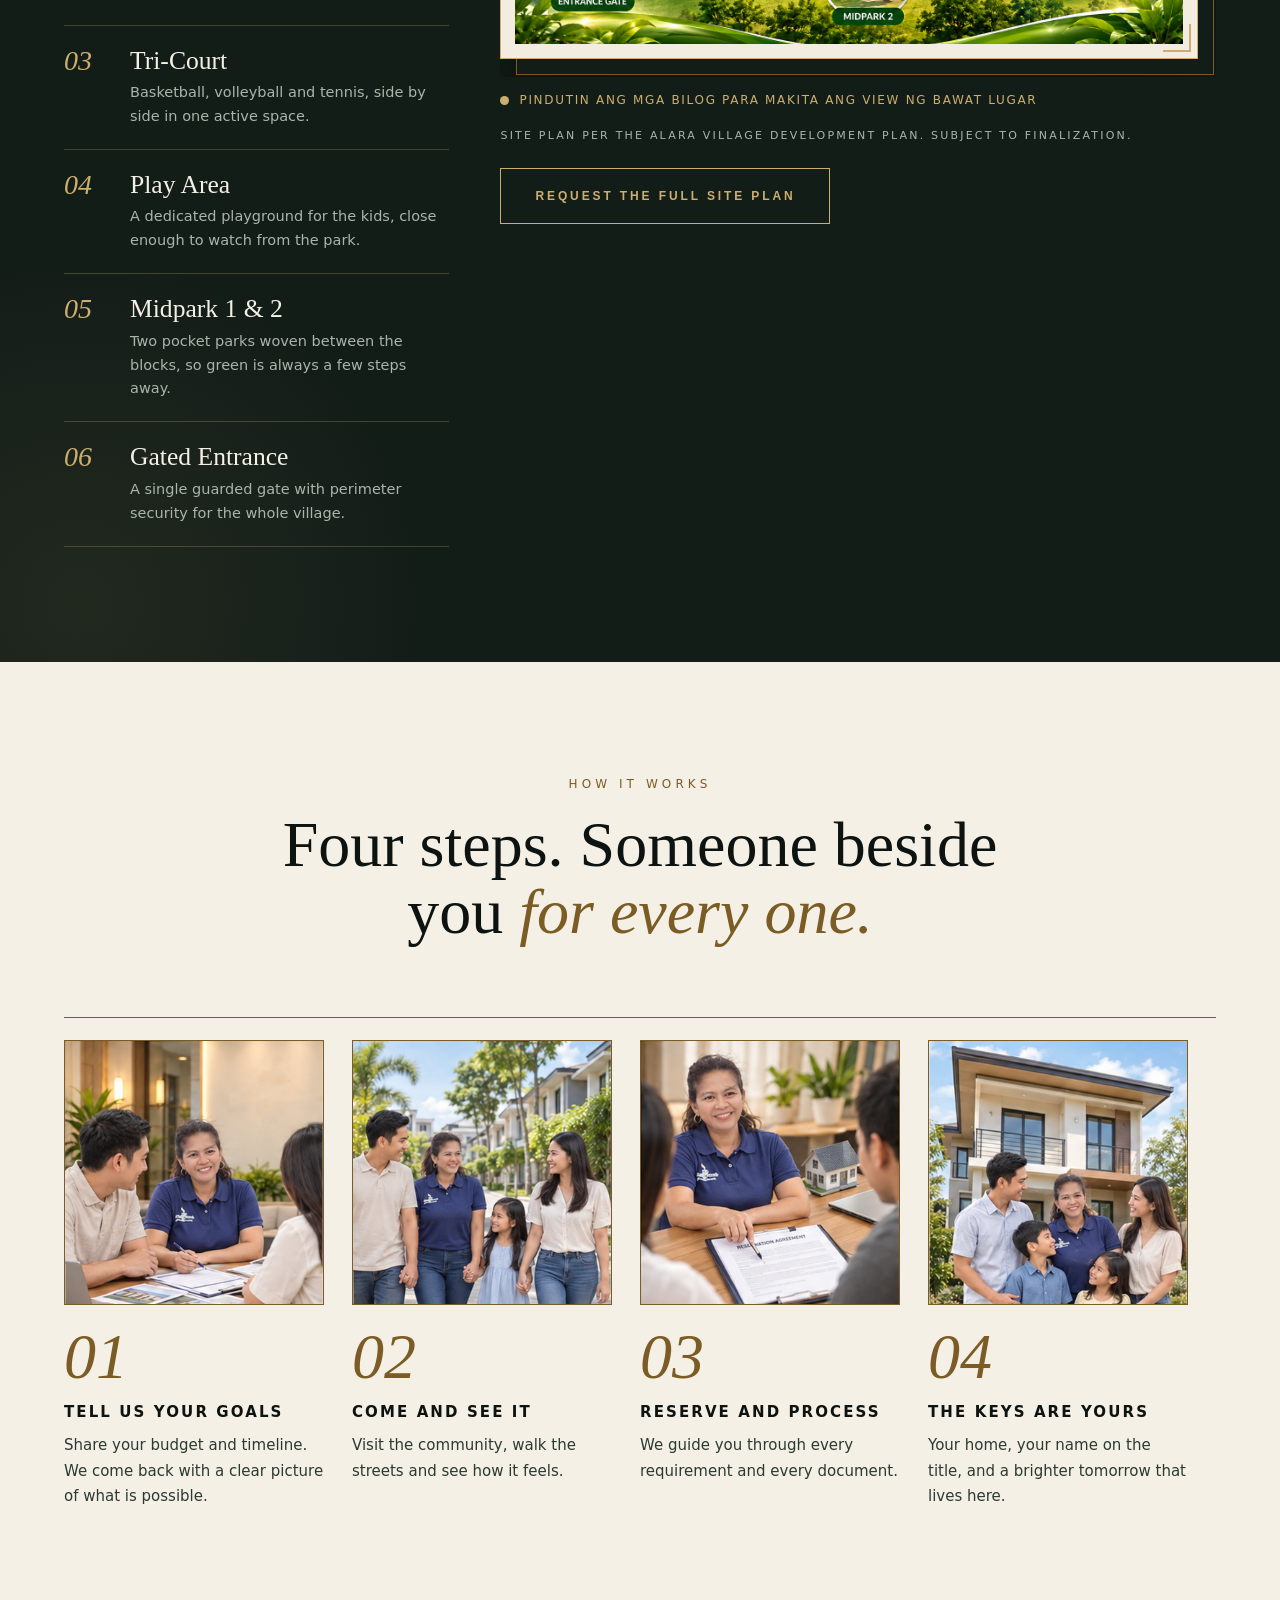
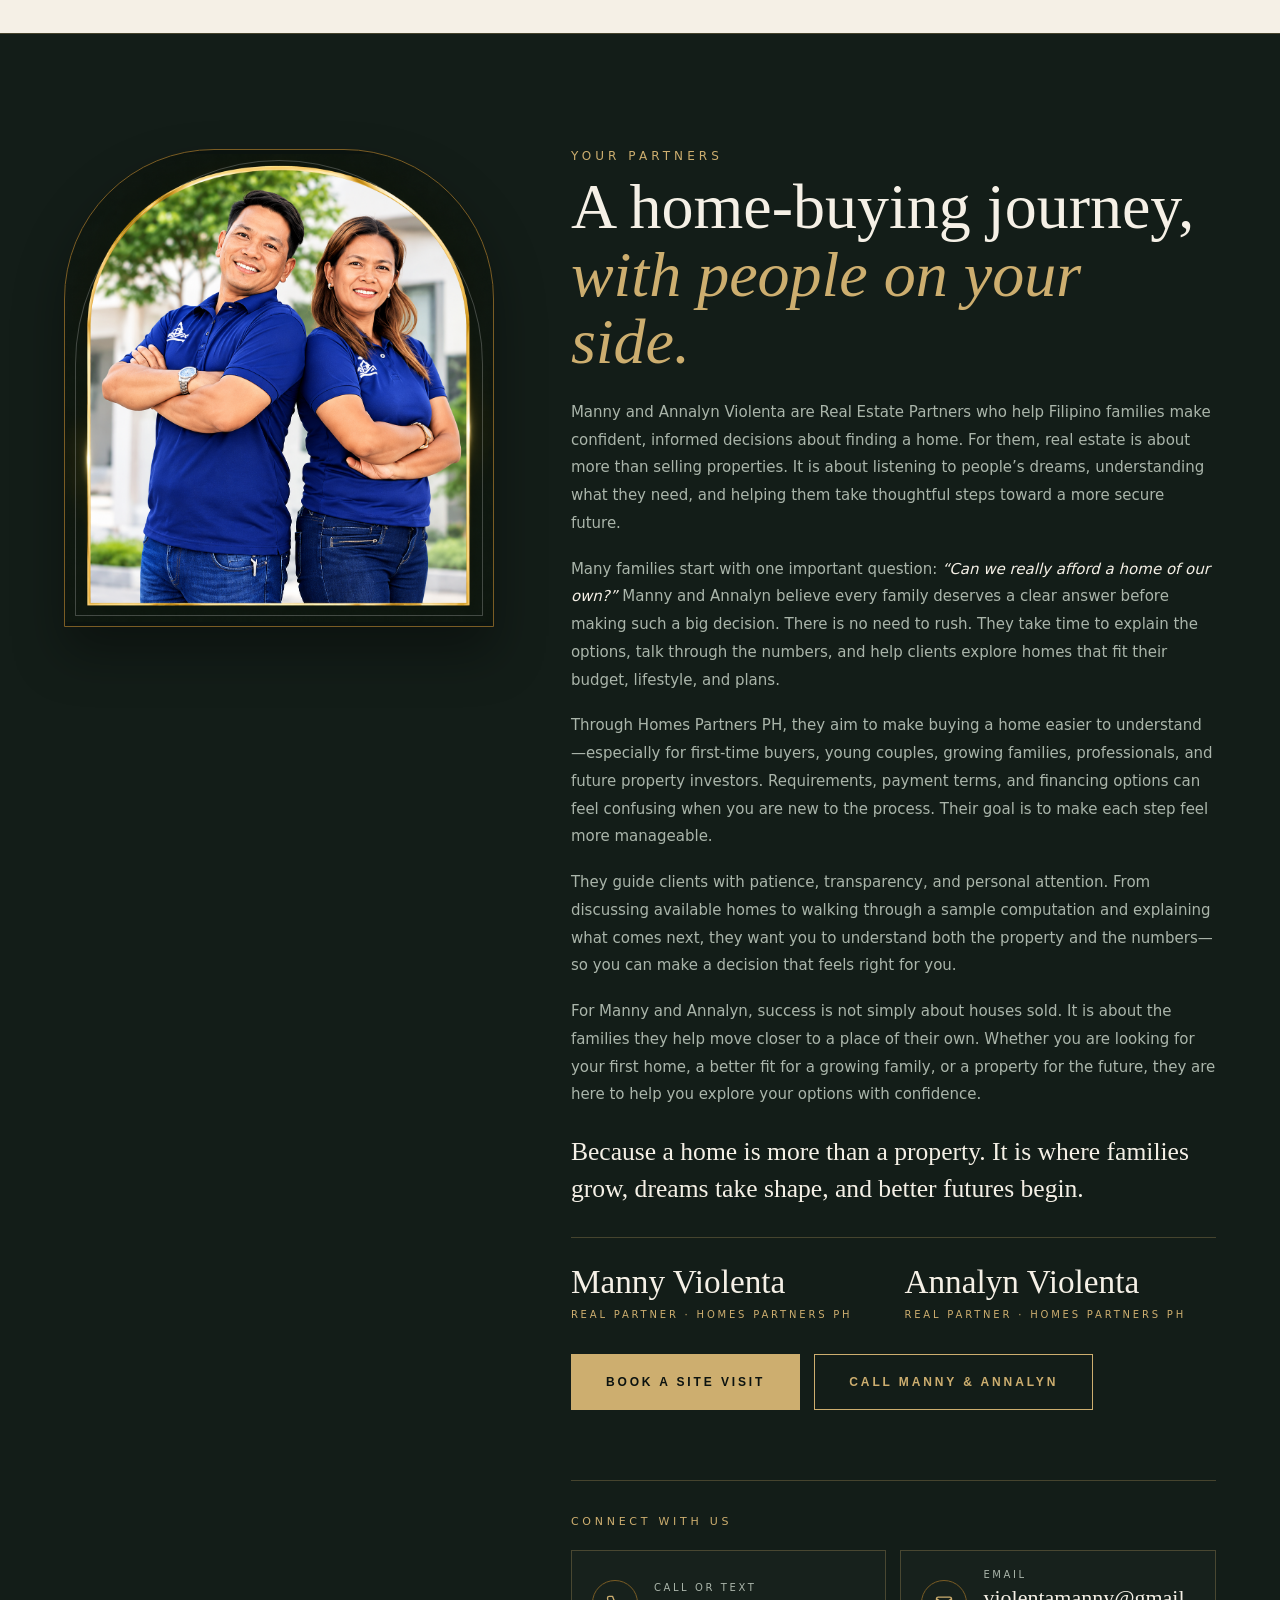
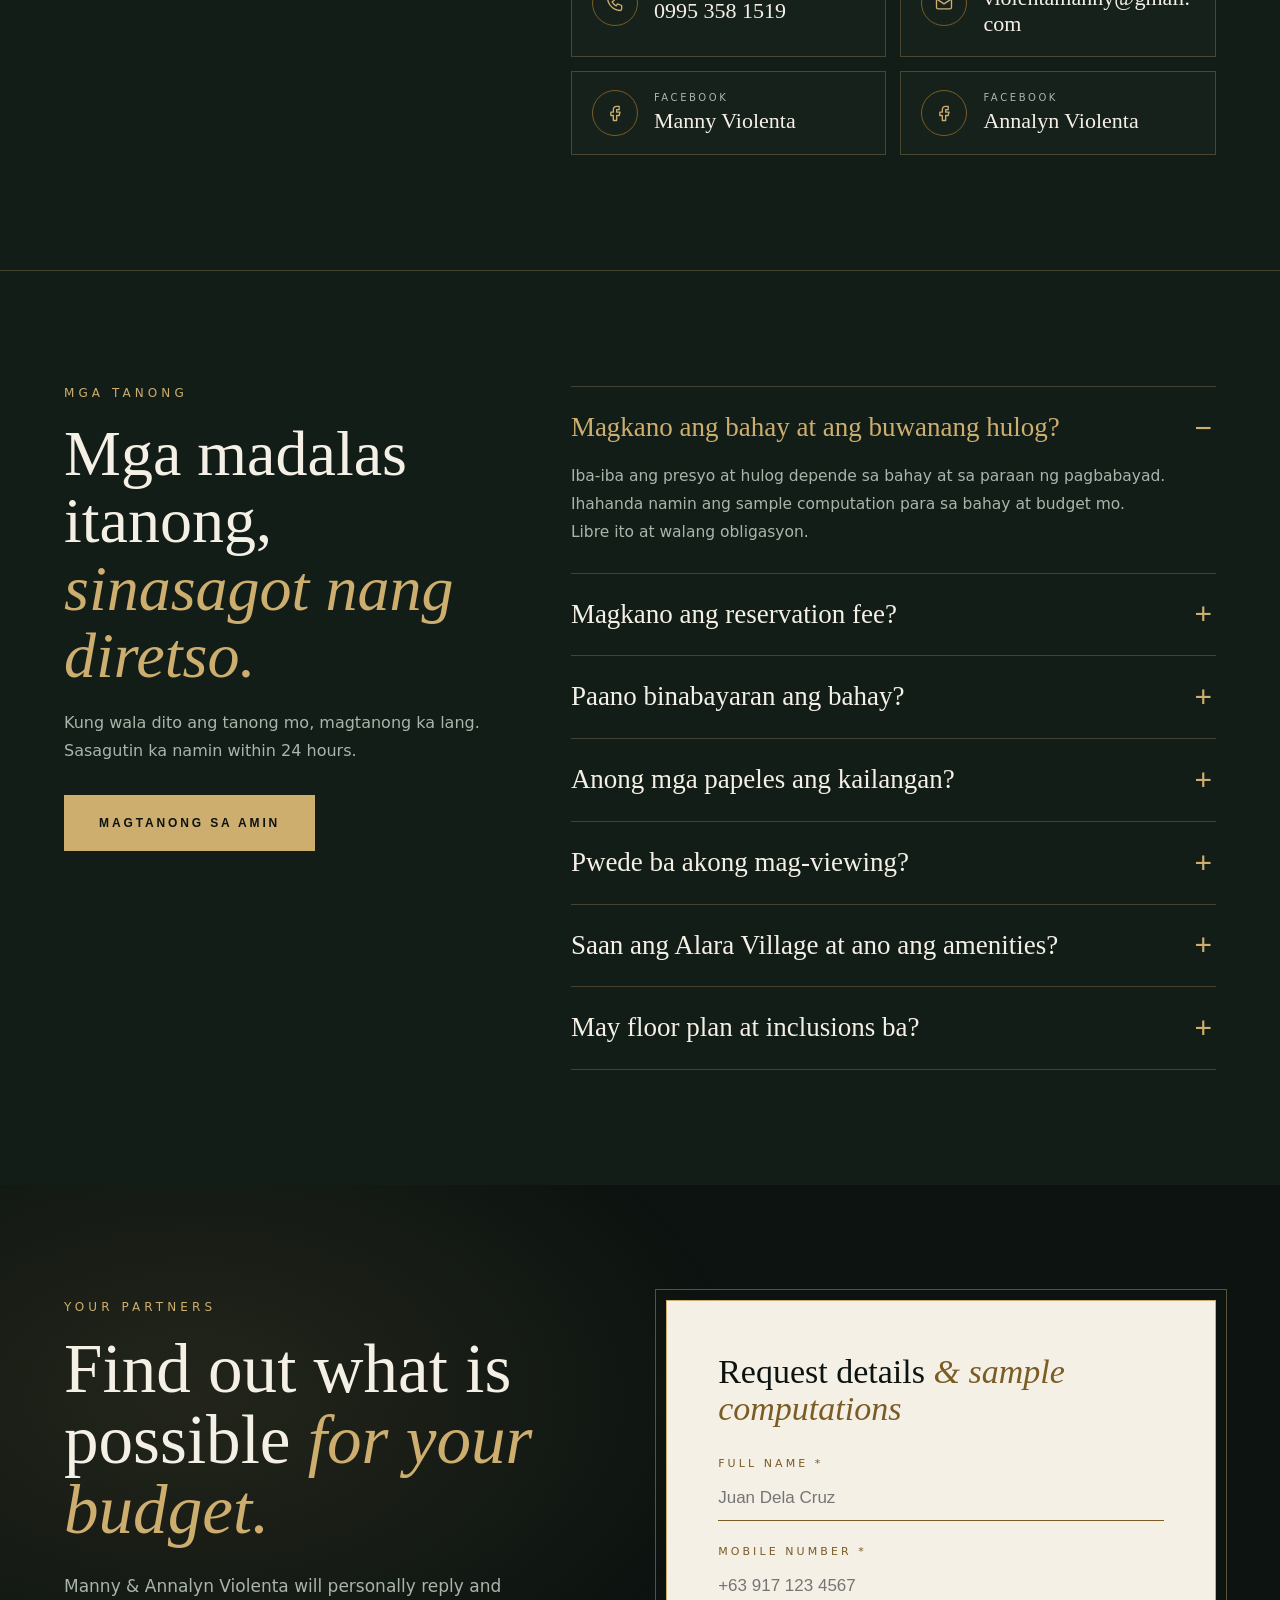
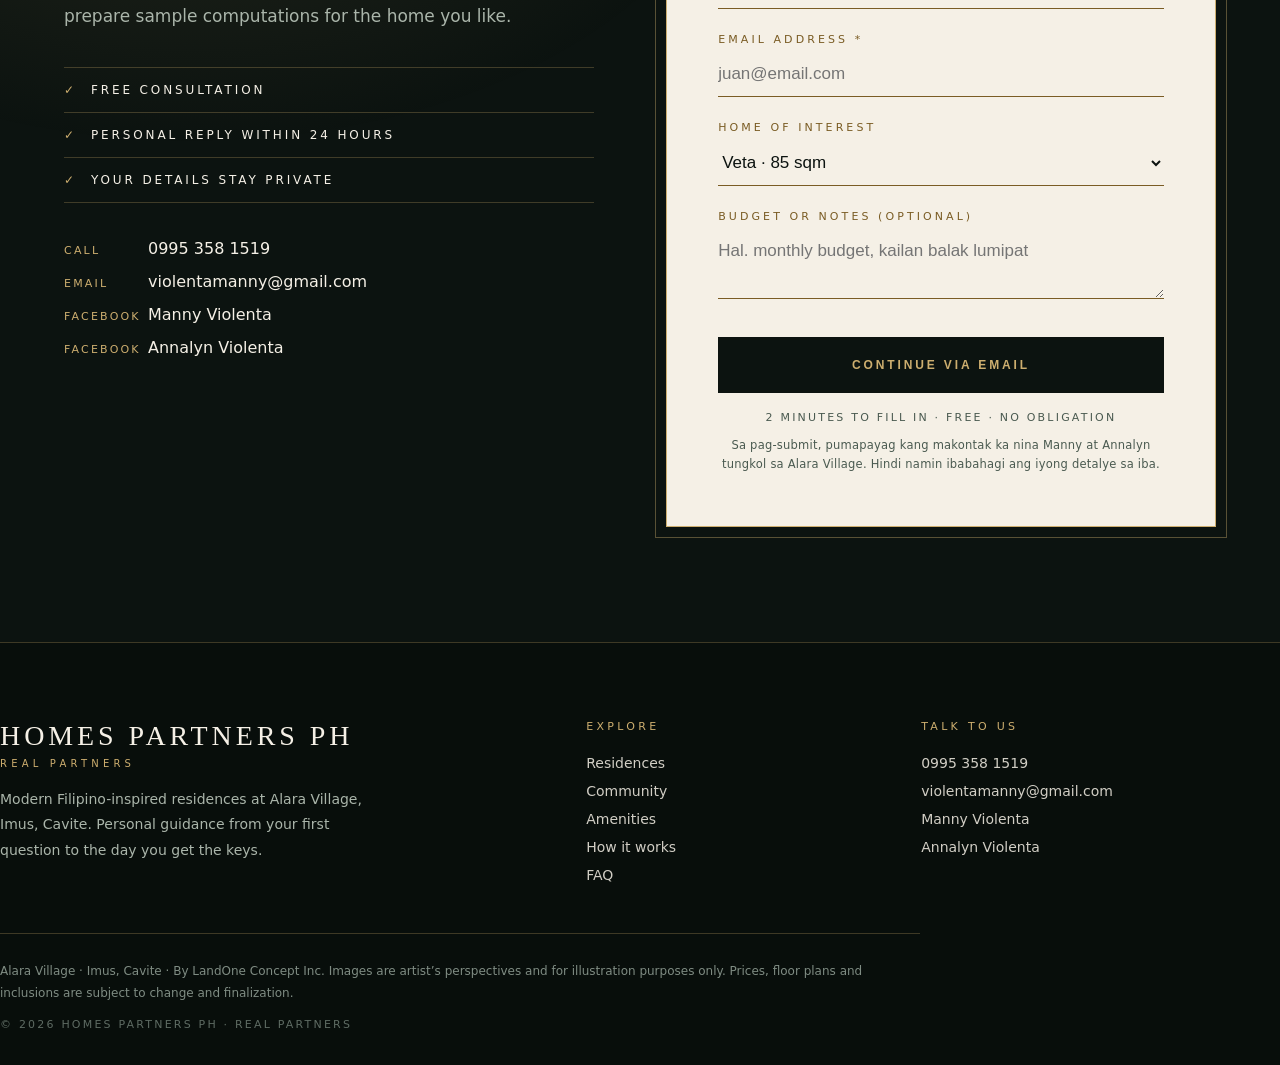
==== commit c805c037: "Update index.html" ====
--- a/index.html
+++ b/index.html
@@ -140,20 +140,6 @@
         </table>
       </div>
       <p class="cmp-note">Floor plans and inclusions are available on request. Prices and inclusions are subject to change.</p>
-    </div>
-  </div>
-</section>
-
-<section class="comm" id="community">
-  <div class="wrap">
-    <div class="comm-copy">
-      <div class="eyebrow">The Community</div>
-      <h2 class="h2">The whole village, <em>at a glance.</em></h2>
-      <p>Parks, wide roads, a clubhouse and a river edge. We will walk you through the site plan and help you find your lot.</p>
-      <ul class="feats">
-        <li>Spacious Lots</li><li>Parks &amp; Green Spaces</li><li>Gated Community</li>
-        <li>Wide Roads</li><li>Strategic Location</li><li>Riverside Edge</li>
-      </ul>
     </div>
   </div>
 </section>
